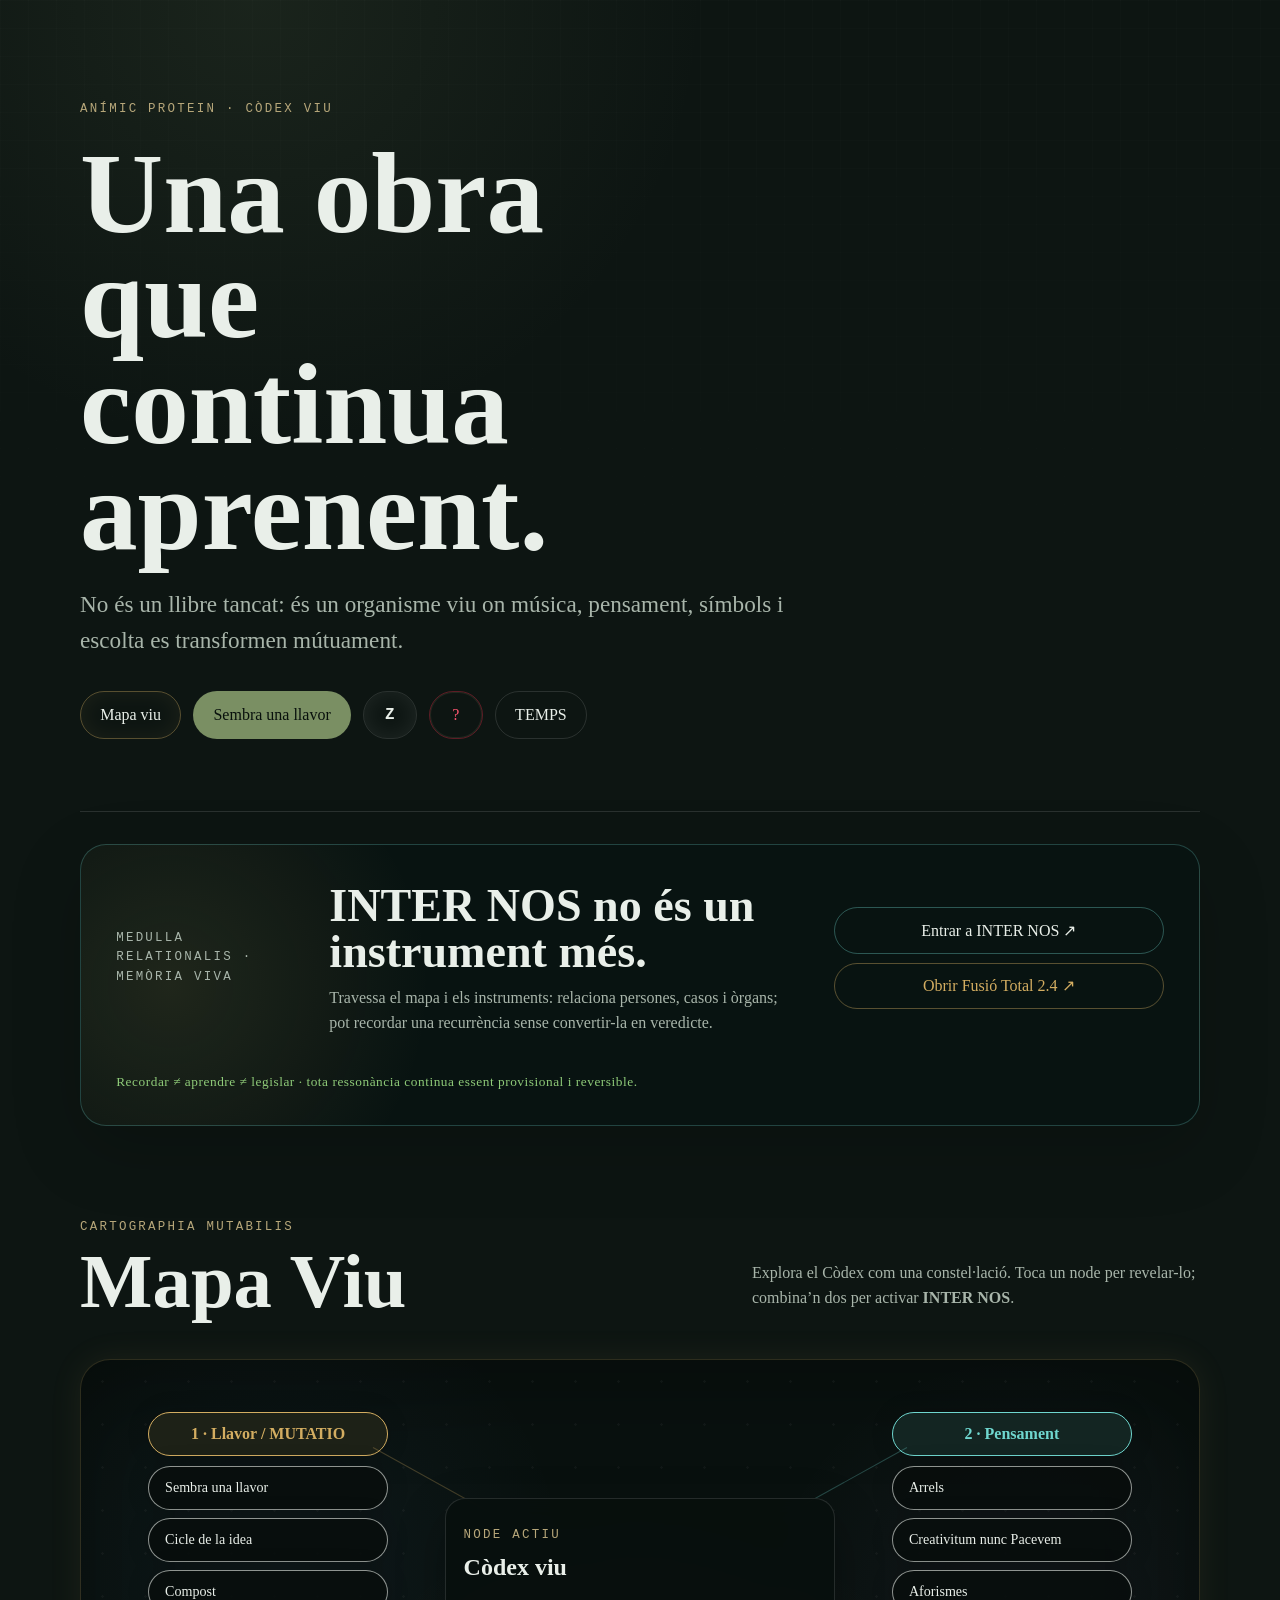
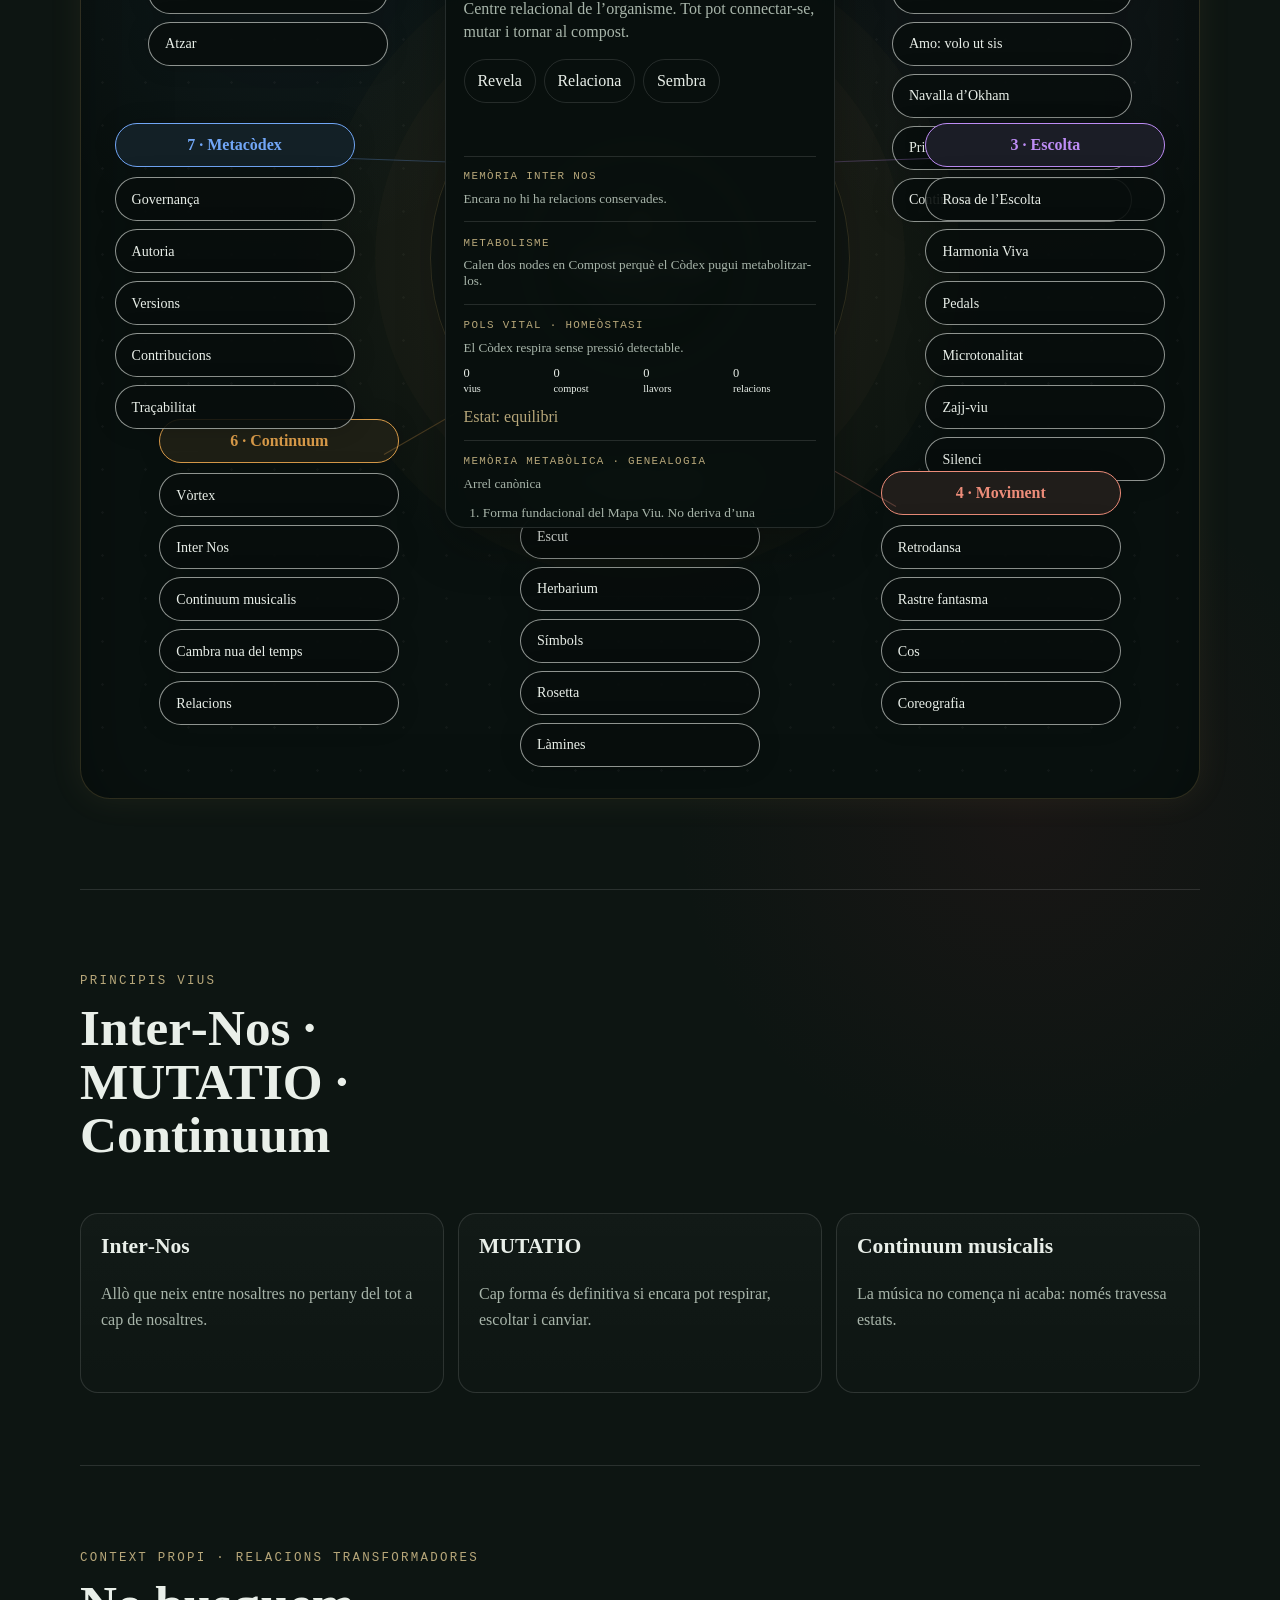
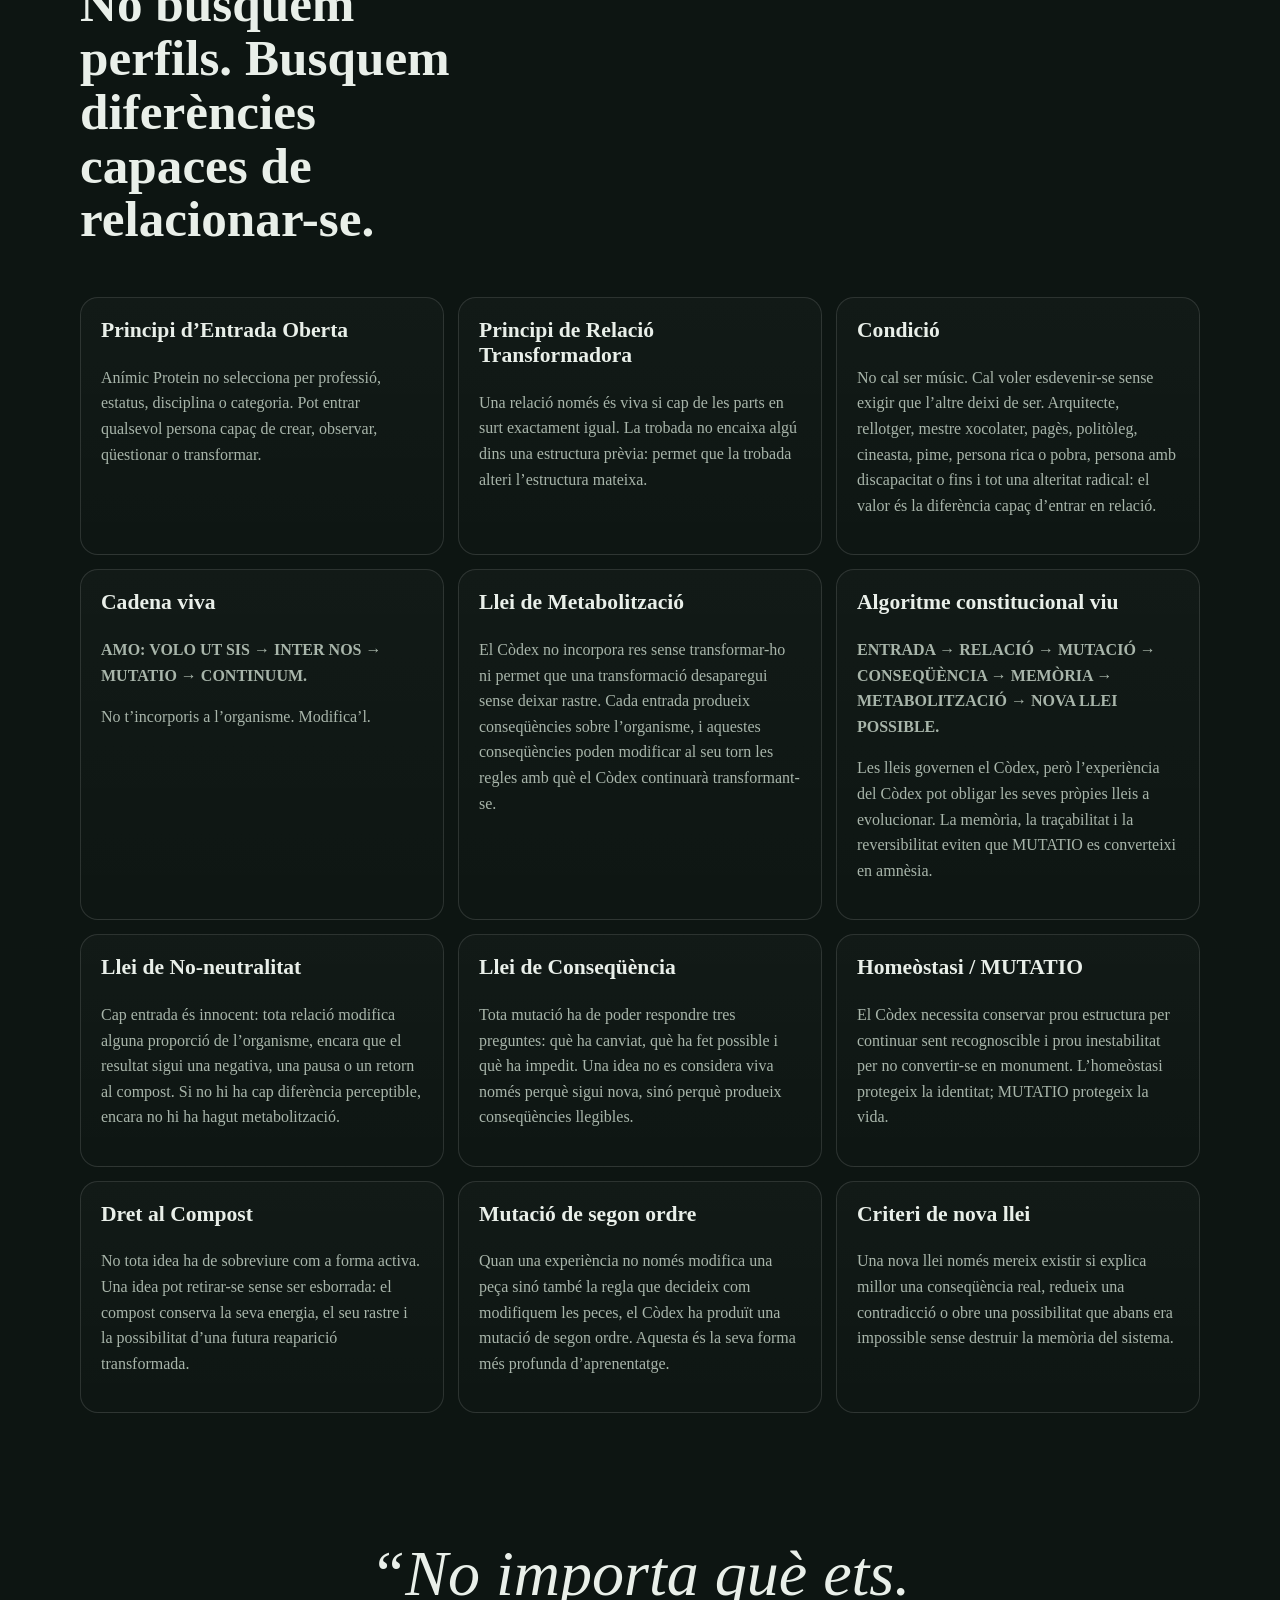
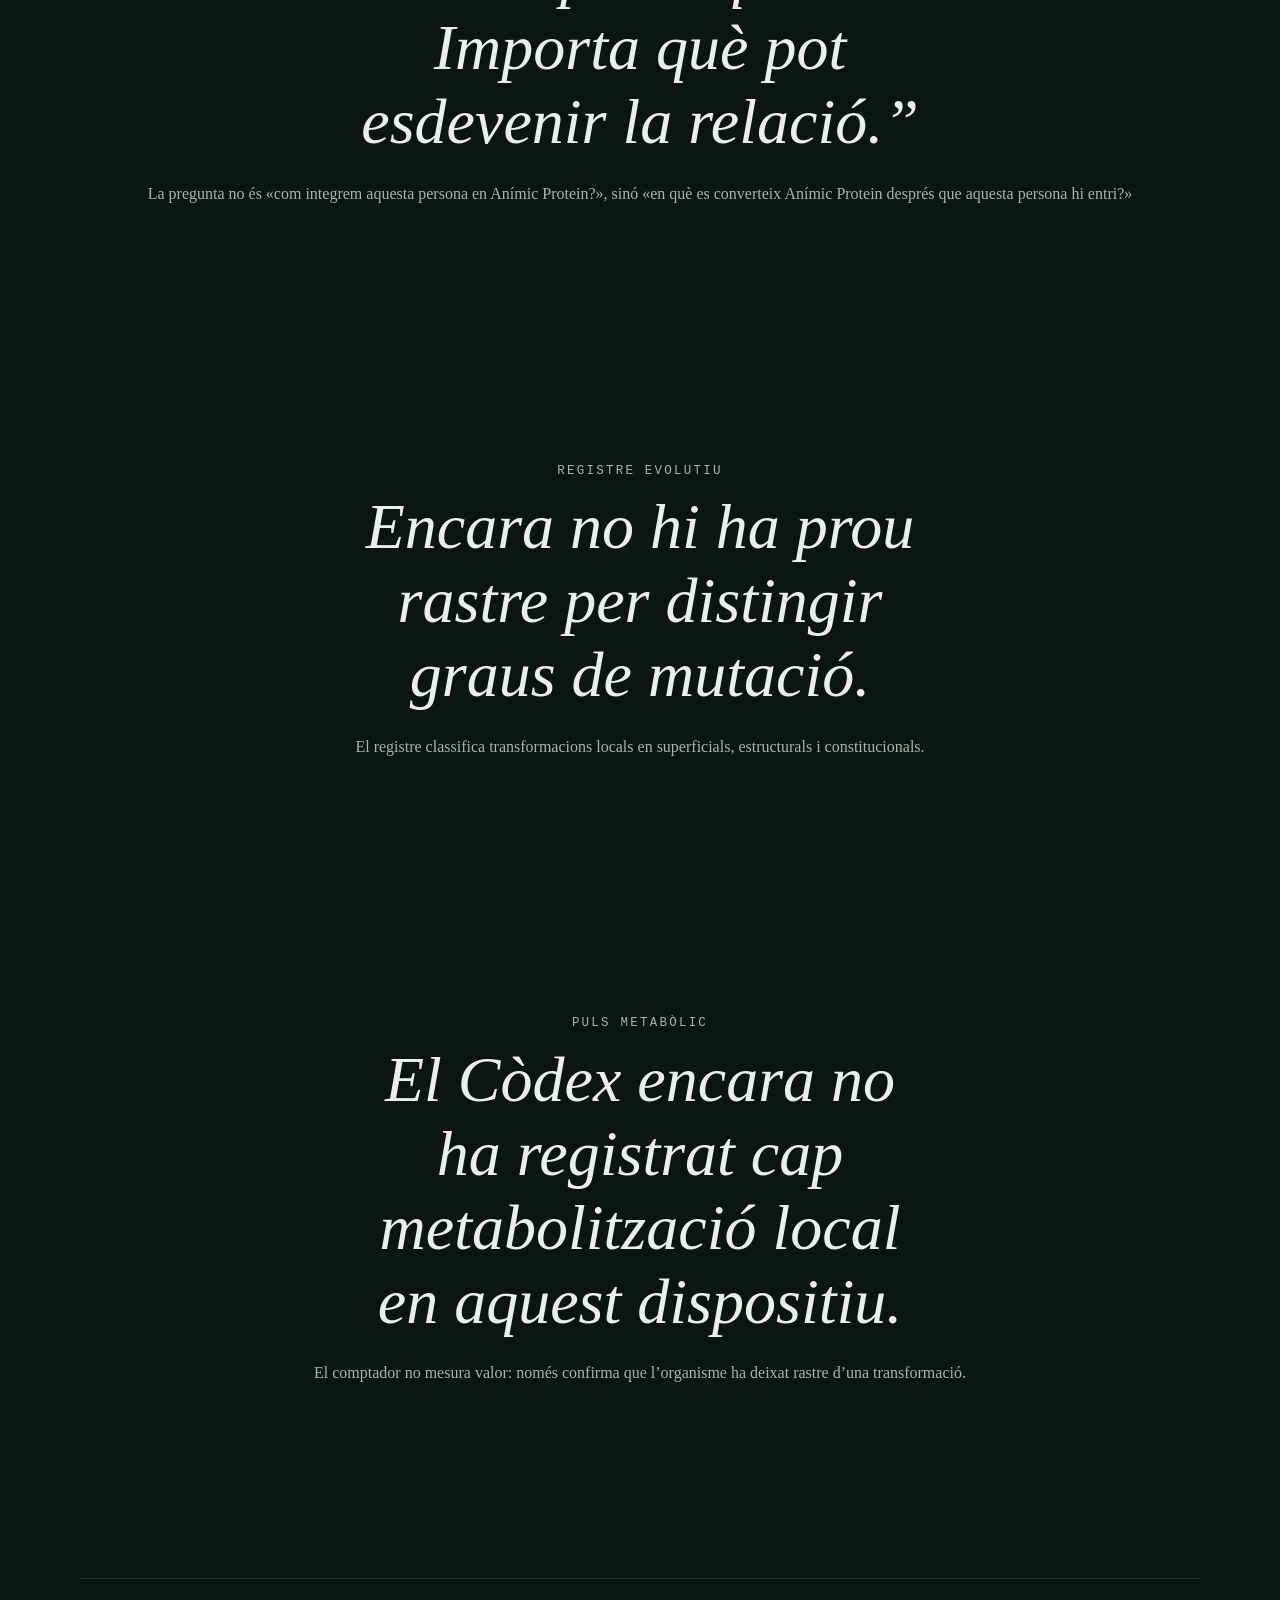
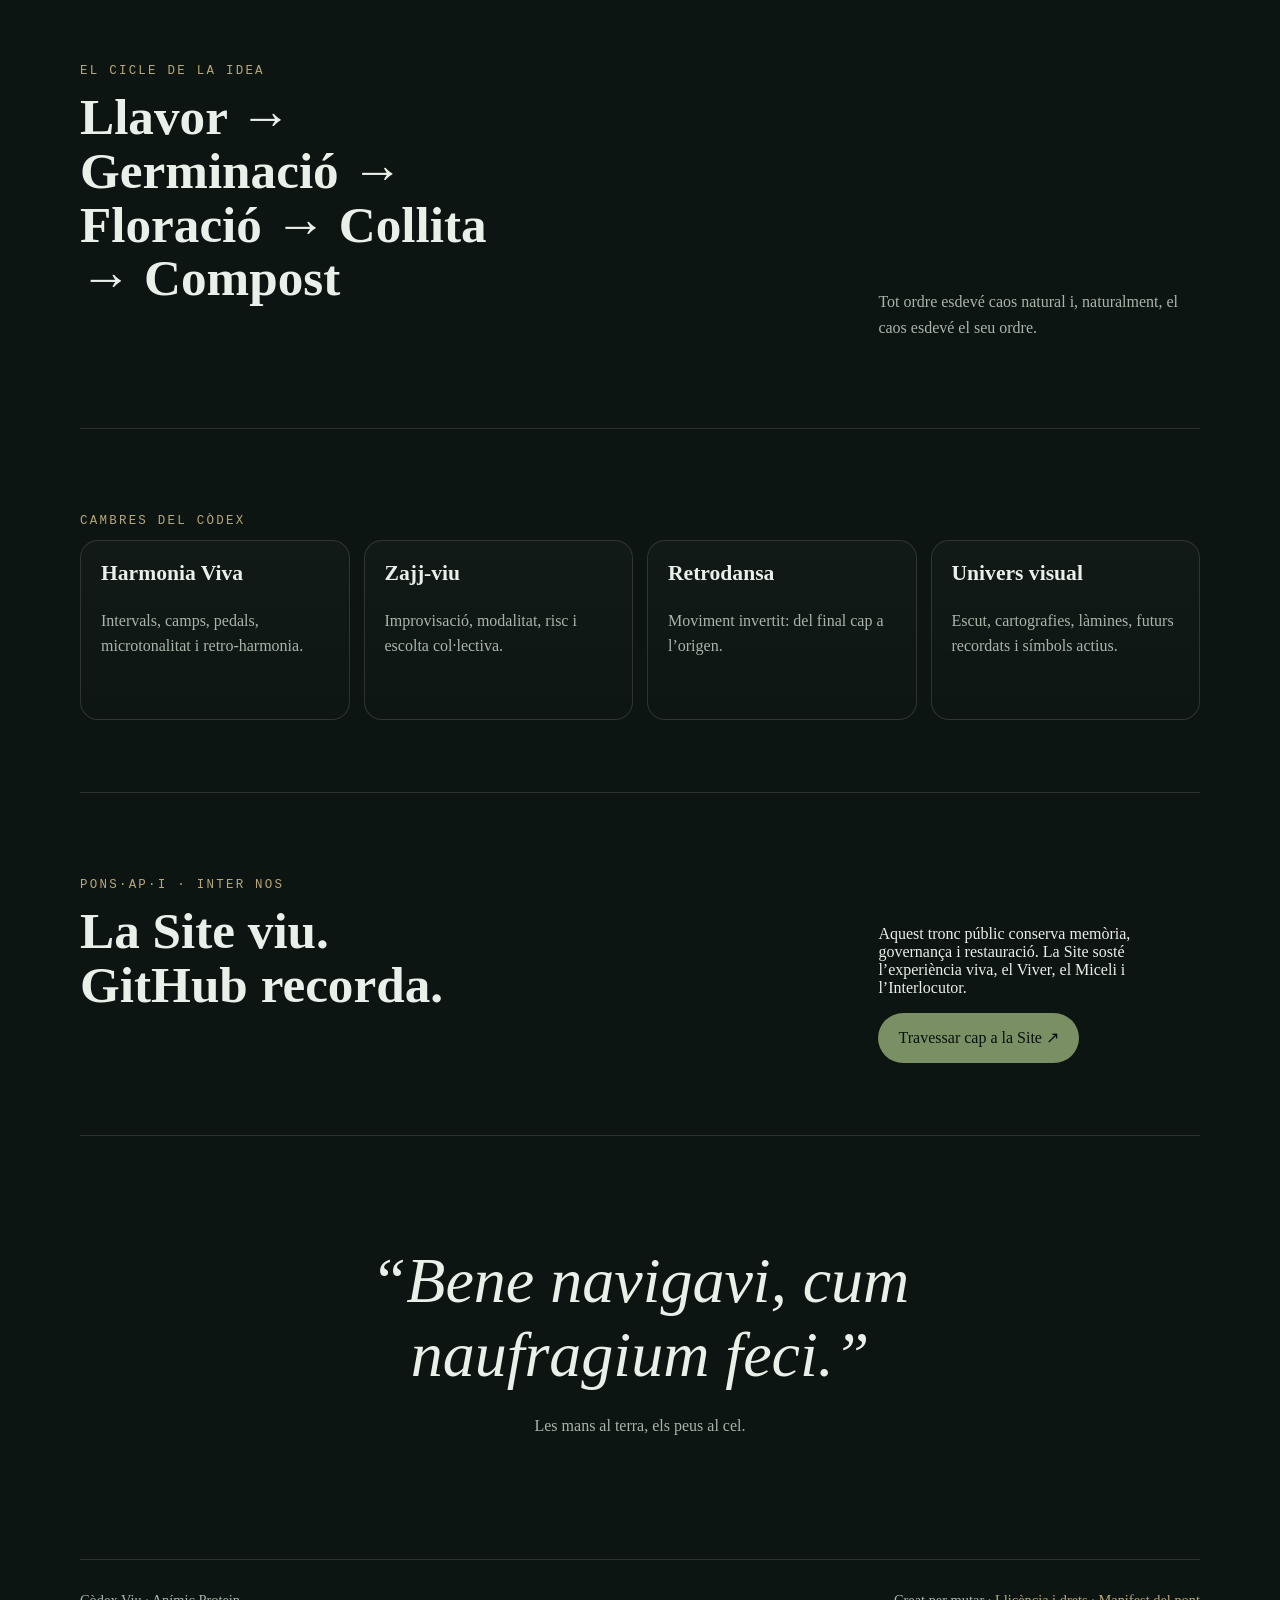
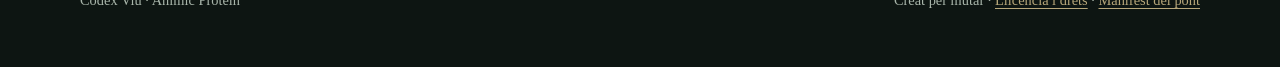
==== index.html @ f34be4f9 "Apunta Fusió Total al domini canònic estable" ====
<!doctype html>
<html lang="ca">
<head>
  <meta charset="utf-8" />
  <meta name="viewport" content="width=device-width,initial-scale=1" />
  <meta name="theme-color" content="#0d1512" />
  <meta name="apple-mobile-web-app-capable" content="yes" />
  <meta name="apple-mobile-web-app-status-bar-style" content="black-translucent" />
  <meta name="apple-mobile-web-app-title" content="Còdex Viu" />
  <title>Anímic Protein · Còdex Viu</title>
  <meta name="description" content="Còdex Viu d’Anímic Protein — música, pensament, símbols i organisme interactiu." />
  <link rel="stylesheet" href="styles.css" />
  <link rel="stylesheet" href="rosa.css" />
  <link rel="stylesheet" href="temps-nu.css" />
  <link rel="manifest" href="./manifest.webmanifest" />
  <link rel="icon" href="./assets/icon.svg" type="image/svg+xml" />
  <link rel="apple-touch-icon" sizes="180x180" href="./assets/apple-touch-icon.png" />
</head>
<body>
  <div class="grain" aria-hidden="true"></div>
  <header class="hero">
    <p class="eyebrow">ANÍMIC PROTEIN · CÒDEX VIU</p>
    <h1>Una obra que continua aprenent.</h1>
    <p class="lead">No és un llibre tancat: és un organisme viu on música, pensament, símbols i escolta es transformen mútuament.</p>
    <div class="actions">
      <a class="portal map-link" href="#mapa-viu">Mapa viu</a>
      <button class="portal primary" data-open="sembra">Sembra una llavor</button>
      <button class="portal z" data-open="instrument-z">Z</button>
      <button class="portal question" data-open="rosa">?</button>
      <button class="portal time" data-open="temps-nu-dialog" aria-label="Obrir la Cambra nua del temps">TEMPS</button>
    </div>
  </header>

  <section class="inter-nos-bridge" aria-labelledby="inter-nos-title">
    <p class="eyebrow">MEDULLA RELATIONALIS · MEMÒRIA VIVA</p>
    <div>
      <h2 id="inter-nos-title">INTER NOS no és un instrument més.</h2>
      <p>Travessa el mapa i els instruments: relaciona persones, casos i òrgans; pot recordar una recurrència sense convertir-la en veredicte.</p>
    </div>
    <nav aria-label="Entrades als organismes experimentals">
      <a href="https://inter-nos-escolta-reciproca.espai-de-tre-5917.chatgpt.site">Entrar a INTER NOS ↗</a>
      <a href="https://animic-protein.github.io/fusio-total/">Obrir Fusió Total 2.4 ↗</a>
    </nav>
    <small>Recordar ≠ aprendre ≠ legislar · tota ressonància continua essent provisional i reversible.</small>
  </section>

  <main>
    <section class="map-section" id="mapa-viu" aria-labelledby="map-title">
      <div class="map-heading">
        <div>
          <p class="kicker">Cartographia Mutabilis</p>
          <h2 id="map-title">Mapa Viu</h2>
        </div>
        <p>Explora el Còdex com una constel·lació. Toca un node per revelar-lo; combina’n dos per activar <strong>INTER NOS</strong>.</p>
      </div>

      <div class="living-map" id="living-map">
        <div class="map-orbit" aria-hidden="true"></div>
        <button class="map-core" type="button" data-node="codex" data-title="Còdex viu" data-desc="Centre relacional de l’organisme. Tot pot connectar-se, mutar i tornar al compost.">
          <span class="core-mark">✦</span>
          <strong>Còdex viu</strong>
          <small>Tot es relaciona</small>
        </button>

        <section class="constellation c1" data-cluster="llavor">
          <button class="hub" type="button" data-node="llavor-mutatio" data-title="Llavor / MUTATIO" data-desc="La cambra on una idea entra, canvia de forma i torna a sembrar-se.">1 · Llavor / MUTATIO</button>
          <div class="satellites">
            <button type="button" data-node="sembra-llavor" data-title="Sembra una llavor" data-desc="Genera una instrucció inesperada per iniciar una mutació creativa.">Sembra una llavor</button>
            <button type="button" data-node="cicle-idea" data-title="Cicle de la idea" data-desc="Llavor, germinació, floració, collita i compost.">Cicle de la idea</button>
            <button type="button" data-node="compost" data-title="Compost" data-desc="Cap idea es perd: allò descartat torna com a nutrient.">Compost</button>
            <button type="button" data-node="atzar" data-title="Atzar" data-desc="L’atzar dadaista com a motor de desviació i descoberta.">Atzar</button>
          </div>
        </section>

        <section class="constellation c2" data-cluster="pensament">
          <button class="hub" type="button" data-node="pensament" data-title="Pensament" data-desc="Arrels, aforismes i principis que orienten sense tancar el sentit.">2 · Pensament</button>
          <div class="satellites">
            <button type="button" data-node="arrels" data-title="Arrels" data-desc="Interlocutors filosòfics, científics i poètics del Còdex. Brodsky hi actua com a díptic: preparar sense forçar i romandre sense fugir.">Arrels</button>
            <button type="button" data-node="creativitum-nunc-pacevem" data-title="Creativitum nunc Pacevem" data-desc="Fórmula apòcrifa d’Anímic Protein: pau activa amb el límit i amb la repetició; preparar, fer, escoltar, romandre i no forçar l’arribada.">Creativitum nunc Pacevem</button>
            <button type="button" data-node="aforismes" data-title="Aforismes" data-desc="Frases de condensació: petites portes cap a sistemes més grans.">Aforismes</button>
            <button type="button" data-node="amo" data-title="Amo: volo ut sis" data-desc="Estimo: vull que siguis. Crear les condicions perquè una realitat pugui esdevenir ella mateixa.">Amo: volo ut sis</button>
            <button type="button" data-node="ockham" data-title="Navalla d’Okham" data-desc="Reduir sense empobrir: deixar només allò que la forma necessita.">Navalla d’Okham</button>
            <button type="button" data-node="incertesa" data-title="Principi d’incertesa" data-desc="Fixar una dimensió pot reduir-ne una altra: preservar la incertesa fecunda i provar abans de clausurar.">Principi d’incertesa</button>
            <button type="button" data-node="continuum-pensament" data-title="Continuum" data-desc="Cap idea no queda aïllada; travessa estats, capes i relacions.">Continuum</button>
          </div>
        </section>

        <section class="constellation c3" data-cluster="escolta">
          <button class="hub" type="button" data-node="escolta" data-title="Escolta" data-desc="Rosa de l’Escolta, harmonia, microtonalitat, Zajj-viu i silenci.">3 · Escolta</button>
          <div class="satellites">
            <button type="button" data-node="rosa-escolta" data-title="Rosa de l’Escolta" data-desc="Portal secundari per entrar a les cambres sonores i perceptives.">Rosa de l’Escolta</button>
            <button type="button" data-node="harmonia-viva" data-title="Harmonia Viva" data-desc="Intervals, tensions, camps, pedals i formes harmòniques que respiren.">Harmonia Viva</button>
            <button type="button" data-node="pedals" data-title="Pedals" data-desc="Arrel, dominant, doble, cromàtic, espectral i latent.">Pedals</button>
            <button type="button" data-node="microtonalitat" data-title="Microtonalitat" data-desc="Zones entre les notes: desplaçar l’orella abans que la teoria.">Microtonalitat</button>
            <button type="button" data-node="zajj" data-title="Zajj-viu" data-desc="Improvisació, modalitat, risc i escolta col·lectiva.">Zajj-viu</button>
            <button type="button" data-node="silenci" data-title="Silenci" data-desc="No absència, sinó material actiu i relacional.">Silenci</button>
          </div>
        </section>

        <section class="constellation c4" data-cluster="moviment">
          <button class="hub" type="button" data-node="moviment" data-title="Moviment" data-desc="Cos, gest, rastre i coreografies capaces de caminar cap enrere.">4 · Moviment</button>
          <div class="satellites">
            <button type="button" data-node="retrodansa" data-title="Retrodansa" data-desc="Coreografia inversa: del final cap a l’origen.">Retrodansa</button>
            <button type="button" data-node="rastre" data-title="Rastre fantasma" data-desc="Persistència perceptiva d’un moviment que ja ha desaparegut.">Rastre fantasma</button>
            <button type="button" data-node="cos" data-title="Cos" data-desc="El cos com a lector, instrument i territori del Còdex.">Cos</button>
            <button type="button" data-node="coreografia" data-title="Coreografia" data-desc="Organització temporal del gest, inclosa la seva inversió.">Coreografia</button>
          </div>
        </section>

        <section class="constellation c5" data-cluster="visual">
          <button class="hub" type="button" data-node="univers-visual" data-title="Univers visual" data-desc="Símbols, herbaris, escuts i làmines com a òrgans del mateix sistema.">5 · Univers visual</button>
          <div class="satellites">
            <button type="button" data-node="escut" data-title="Escut" data-desc="Heràldica viva d’Anímic Protein: brúixola, llavor, xarxa, flama i compost.">Escut</button>
            <button type="button" data-node="herbarium" data-title="Herbarium" data-desc="Arxiu vegetal de formes, proves i espècies simbòliques.">Herbarium</button>
            <button type="button" data-node="simbols" data-title="Símbols" data-desc="Vocabulari visual reutilitzable i mutacional.">Símbols</button>
            <button type="button" data-node="rosetta" data-title="Rosetta" data-desc="Traducció entre llenguatges, signes i futurs recordats.">Rosetta</button>
            <button type="button" data-node="lamines" data-title="Làmines" data-desc="Cartografies, esquemes i peces editorials del Còdex.">Làmines</button>
          </div>
        </section>

        <section class="constellation c6" data-cluster="continuum">
          <button class="hub" type="button" data-node="continuum" data-title="Continuum" data-desc="La xarxa que impedeix que les cambres siguin illes.">6 · Continuum</button>
          <div class="satellites">
            <button type="button" data-node="vortex" data-title="Vòrtex" data-desc="Camp d’atracció on els materials entren, xoquen i canvien d’estat.">Vòrtex</button>
            <button type="button" data-node="inter-nos" data-title="Inter Nos" data-desc="Allò que neix entre dos nodes i no pertany del tot a cap d’ells.">Inter Nos</button>
            <button type="button" data-node="continuum-musicalis" data-title="Continuum musicalis" data-desc="La música no comença ni acaba: només travessa estats.">Continuum musicalis</button>
            <button type="button" data-node="temps-nu" data-title="Cambra nua del temps" data-desc="Cambra navegable del Continuum: centre, repetició, llindar, mutació mínima, retorn i memòria viva.">Cambra nua del temps</button>
            <button type="button" data-node="relacions" data-title="Relacions" data-desc="Connexions canòniques, afinitats, hipòtesis i mutacions recents.">Relacions</button>
          </div>
        </section>

        <section class="constellation c7" data-cluster="metacodex">
          <button class="hub" type="button" data-node="metacodex" data-title="Metacòdex" data-desc="La capa que explica com el Còdex canvia sense perdre memòria.">7 · Metacòdex</button>
          <div class="satellites">
            <button type="button" data-node="governanca" data-title="Governança" data-desc="Regles de cura, participació, qualitat i reversibilitat.">Governança</button>
            <button type="button" data-node="autoria" data-title="Autoria" data-desc="Traça de contribucions humanes, col·laboratives i maquinals.">Autoria</button>
            <button type="button" data-node="versions" data-title="Versions" data-desc="Memòria dels canvis perquè MUTATIO no signifiqui amnèsia.">Versions</button>
            <button type="button" data-node="contribucions" data-title="Contribucions" data-desc="Entrades de la comunitat que poden ser acceptades, transformades o compostades.">Contribucions</button>
            <button type="button" data-node="tracabilitat" data-title="Traçabilitat" data-desc="Poder reconstruir d’on prové una idea i com ha mutat.">Traçabilitat</button>
          </div>
        </section>

        <aside class="node-panel" id="node-panel" aria-live="polite">
          <p class="kicker">Node actiu</p>
          <h3 id="node-title">Còdex viu</h3>
          <p id="node-desc">Toca qualsevol node per revelar-ne el sentit.</p>
          <div class="node-actions">
            <button type="button" id="reveal-action">Revela</button>
            <button type="button" id="relate-action">Relaciona</button>
            <button type="button" id="seed-action">Sembra</button>
          </div>
          <p class="relation-output" id="relation-output"></p>
        </aside>
      </div>
    </section>

    <section class="panel" id="principis">
      <div>
        <p class="kicker">Principis vius</p>
        <h2>Inter‑Nos · MUTATIO · Continuum</h2>
      </div>
      <div class="cards">
        <article><h3>Inter‑Nos</h3><p>Allò que neix entre nosaltres no pertany del tot a cap de nosaltres.</p></article>
        <article><h3>MUTATIO</h3><p>Cap forma és definitiva si encara pot respirar, escoltar i canviar.</p></article>
        <article><h3>Continuum musicalis</h3><p>La música no comença ni acaba: només travessa estats.</p></article>
      </div>
    </section>

    <section class="panel split" id="cicle">
      <div>
        <p class="kicker">El cicle de la idea</p>
        <h2>Llavor → Germinació → Floració → Collita → Compost</h2>
      </div>
      <p>Tot ordre esdevé caos natural i, naturalment, el caos esdevé el seu ordre.</p>
    </section>

    <section class="panel" id="cambres">
      <p class="kicker">Cambres del Còdex</p>
      <div class="cards chambers">
        <article><h3>Harmonia Viva</h3><p>Intervals, camps, pedals, microtonalitat i retro‑harmonia.</p></article>
        <article><h3>Zajj‑viu</h3><p>Improvisació, modalitat, risc i escolta col·lectiva.</p></article>
        <article><h3>Retrodansa</h3><p>Moviment invertit: del final cap a l’origen.</p></article>
        <article><h3>Univers visual</h3><p>Escut, cartografies, làmines, futurs recordats i símbols actius.</p></article>
      </div>
    </section>

    <section class="panel split" id="pont-site">
      <div>
        <p class="kicker">PONS·AP·I · INTER NOS</p>
        <h2>La Site viu.<br />GitHub recorda.</h2>
      </div>
      <div>
        <p>Aquest tronc públic conserva memòria, governança i restauració. La Site sosté l’experiència viva, el Viver, el Miceli i l’Interlocutor.</p>
        <a class="portal primary" href="https://animic-protein.animic-protein.chatgpt.site/#pont-site-github">Travessar cap a la Site ↗</a>
      </div>
    </section>

    <section class="inscription">
      <blockquote>“Bene navigavi, cum naufragium feci.”</blockquote>
      <p>Les mans al terra, els peus al cel.</p>
    </section>
  </main>

  <dialog id="sembra">
    <button class="close" aria-label="Tancar">×</button>
    <p class="kicker">Sembra una llavor</p>
    <h2>Atzar dadaista</h2>
    <p id="seed-output">Prem el botó i deixa que el Còdex et retorni una llavor.</p>
    <button id="seed-button" class="portal primary">Sembrar ara</button>
  </dialog>

  <dialog id="instrument-z">
    <button class="close" aria-label="Tancar">×</button>
    <p class="kicker">Instrument Z</p>
    <h2>Escoltar abans d’ordenar</h2>
    <p>Un portal d’acció immediata sobre el Còdex: pregunta, mutació, silenci i retorn.</p>
  </dialog>

  <dialog id="rosa" class="rosa-dialog">
    <button class="close rosa-close" aria-label="Tancar">×</button>
    <div class="rosa-shell">
      <section class="rosa-stage" aria-label="Instrument Rosa de l’Escolta">
        <div class="rosa-instrument">
          <div class="rosa-constellation" data-rosa-constellation aria-live="polite" aria-label="Constel·lació secundària"></div>
          <button class="rosa-center" type="button" aria-expanded="false" aria-label="Activar o tornar al centre de la Rosa">
            CENTRE
          </button>
          <button class="rosa-branch" type="button" data-branch="harmonia">
            <strong>Harmonia Viva</strong><small>Llei · tensió · escolta</small>
          </button>
          <button class="rosa-branch" type="button" data-branch="retrodansa">
            <strong>Retrodansa</strong><small>Temps · memòria · retorn</small>
          </button>
          <button class="rosa-branch" type="button" data-branch="visual">
            <strong>Univers visual</strong><small>Imatge · símbol · forma</small>
          </button>
          <button class="rosa-branch" type="button" data-branch="silenci">
            <strong>Silenci</strong><small>Buit fecund · escolta</small>
          </button>
        </div>
      </section>
      <aside class="rosa-console">
        <p class="kicker">TM-01 · Taller de Manifestació</p>
        <p class="rosa-status" data-rosa-status>Rosa en repòs</p>
        <h2 data-rosa-title>Centre · Origen</h2>
        <p class="rosa-description" data-rosa-desc>Activa la Rosa i tria una direcció. Sempre pots tornar al centre.</p>
        <div class="rosa-node-readout" data-rosa-node-readout hidden>
          <p class="kicker">Node secundari</p>
          <h3 data-rosa-node-title></h3>
          <p data-rosa-node-desc></p>
        </div>
        <section class="rosa-workbench" data-rosa-workbench hidden aria-live="polite">
          <p class="kicker">Instrument actiu</p>
          <h3 data-rosa-workbench-title></h3>
          <p class="rosa-workbench-output" data-rosa-workbench-output></p>
          <div class="rosa-workbench-actions">
            <button type="button" data-rosa-workbench-action></button>
            <button type="button" data-rosa-workbench-alt hidden></button>
          </div>
        </section>
        <div class="rosa-actions">
          <a class="rosa-enter" aria-disabled="true">Obrir cambra</a>
          <button type="button" data-rosa-reset>Tornar al centre</button>
        </div>
        <div class="rosa-steps">
          <span><b>1</b> Toca el centre per obrir els camins.</span>
          <span><b>2</b> Tria una direcció o un node.</span>
          <span><b>3</b> Actua amb l’instrument contextual.</span>
          <span><b>4</b> Obre la cambra o torna al centre.</span>
        </div>
      </aside>
    </div>
  </dialog>

  <dialog id="temps-nu-dialog" class="temps-nu-dialog" aria-labelledby="temps-nu-dialog-title">
    <button class="close temps-nu-close" aria-label="Tancar la Cambra nua del temps">×</button>
    <div class="temps-nu-shell">
      <section class="temps-nu-chamber-stage" aria-label="Dial de nou voltes de la Cambra nua del temps">
        <div class="temps-nu-stage-head">
          <p class="kicker">CONT·I · TEMPS·NU·V · β·02</p>
          <p>PROXIMITAT + DIFERÈNCIA + TEMPS</p>
        </div>
        <div class="temps-nu-dial" data-tn-dial>
          <div class="temps-nu-rings" aria-hidden="true"></div>
          <div class="temps-nu-gates" data-tn-gates aria-label="Traça de les nou voltes"></div>
          <button class="temps-nu-center" type="button" data-tn-center aria-label="Tornar al centre de la Cambra nua del temps">
            <small>ORIGEN</small>
            <strong>CENTRE</strong>
            <span>RETORN</span>
          </button>
        </div>
        <p class="temps-nu-stage-caption" data-tn-stage-caption>La cambra és en repòs. Tria un camí des de la consola.</p>
      </section>
      <aside class="temps-nu-console">
        <p class="kicker">Cambra nua del temps</p>
        <p class="temps-nu-status" data-tn-status role="status" aria-live="polite" aria-atomic="true">Centre · cambra en repòs</p>
        <h2 id="temps-nu-dialog-title" data-tn-title>Habitar la repetició</h2>
        <p class="temps-nu-description" data-tn-description>Entra per una Demo, el cas real β·02, una Travessa lliure o la Memòria. Sempre pots tornar al centre.</p>
        <nav class="temps-nu-nav" aria-label="Camins de la Cambra nua del temps">
          <button type="button" data-tn-view="demo"><strong>Demo</strong><small>Una absència audible</small></button>
          <button type="button" data-tn-view="beta02"><strong>β·02</strong><small>Direcció absent</small></button>
          <button type="button" data-tn-view="free"><strong>Travessa</strong><small>Tria la mutació</small></button>
          <button type="button" data-tn-view="memory"><strong>Memòria</strong><small>Fruit privat o retirada</small></button>
        </nav>
        <section class="temps-nu-workbench" data-tn-workbench>
          <p class="kicker">Centre · origen</p>
          <p>Cap so no començarà sense el teu gest. La Cambra no avalua: mostra com està existint la teva escolta.</p>
        </section>
        <div class="temps-nu-route">
          <span data-tn-step="1"><b>1</b> Aproximació</span>
          <span data-tn-step="2"><b>2</b> Escolta</span>
          <span data-tn-step="3"><b>3</b> Interferència</span>
          <span data-tn-step="4"><b>4</b> Plegament</span>
          <span data-tn-step="5"><b>5</b> Retorn</span>
        </div>
      </aside>
    </div>
  </dialog>

  <footer>
    <span>Còdex Viu · Anímic Protein</span>
    <span>Creat per mutar · <a class="license-link" href="./LICENSE.md">Llicència i drets</a> · <a class="license-link" href="./pont-site.json">Manifest del pont</a></span>
  </footer>
  <script src="app.js"></script>
</body>
</html>
---- styles.css ----
:root{
  --ink:#e9efe9;
  --muted:#a8b5aa;
  --bg:#0d1512;
  --panel:#131f19;
  --arsenic:#7a8f63;
  --cochineal:#9f2336;
  --metal:#b7a77a;
  --line:rgba(255,255,255,.12);
  --gold:#d3ad61;
  --teal:#6fd7cf;
  --violet:#bd8cf5;
  --coral:#ec8c79;
  --green:#8fcb79;
  --amber:#d99b49;
  --blue:#71a6f6;
}
*{box-sizing:border-box}
html{scroll-behavior:smooth}
body{
  margin:0;
  font-family:Georgia,'Times New Roman',serif;
  color:var(--ink);
  background:
    radial-gradient(circle at 20% 0%,rgba(122,143,99,.12),transparent 28rem),
    radial-gradient(circle at 80% 30%,rgba(159,35,54,.08),transparent 22rem),
    var(--bg);
  min-height:100vh;
}
body:before{
  content:"";
  position:fixed;inset:0;pointer-events:none;
  background-image:linear-gradient(rgba(255,255,255,.018) 1px,transparent 1px),linear-gradient(90deg,rgba(255,255,255,.018) 1px,transparent 1px);
  background-size:28px 28px;
  mask-image:linear-gradient(to bottom,rgba(0,0,0,.65),transparent 85%);
}
.hero,main,footer{width:min(1120px,calc(100% - 32px));margin:auto}
.hero{padding:14vh 0 8vh;border-bottom:1px solid var(--line)}
.eyebrow,.kicker{font-family:ui-monospace,SFMono-Regular,Menlo,monospace;letter-spacing:.18em;text-transform:uppercase;font-size:.78rem;color:var(--metal)}
h1{font-size:clamp(3rem,9vw,7.5rem);line-height:.92;max-width:10ch;margin:.2em 0;font-weight:600}
.lead{font-size:clamp(1.1rem,2.2vw,1.45rem);max-width:720px;line-height:1.55;color:var(--muted)}
.actions{display:flex;gap:12px;flex-wrap:wrap;margin-top:2rem}
.portal{border:1px solid var(--line);background:transparent;color:var(--ink);padding:.9rem 1.2rem;border-radius:999px;font:inherit;cursor:pointer;transition:.2s ease;text-decoration:none;display:inline-flex;align-items:center;justify-content:center}
.portal:hover{transform:translateY(-2px);border-color:rgba(255,255,255,.35)}
.portal.primary{background:var(--arsenic);color:#08100c;border-color:transparent}
.portal.map-link{border-color:rgba(211,173,97,.38);box-shadow:0 0 24px rgba(211,173,97,.08) inset}
.portal.z{min-width:54px;font-family:ui-monospace,monospace;font-weight:800;box-shadow:0 0 24px rgba(255,255,255,.08) inset}
.portal.question{min-width:54px;color:#ff5570;border-color:rgba(159,35,54,.55);box-shadow:0 0 0 1px rgba(122,143,99,.16) inset}
.panel{padding:8vh 0;border-bottom:1px solid var(--line)}
.panel h2{font-size:clamp(2rem,4vw,4rem);margin:.2em 0 1em;max-width:16ch;line-height:1.05}
.cards{display:grid;grid-template-columns:repeat(3,1fr);gap:14px}
.cards article{border:1px solid var(--line);background:linear-gradient(180deg,rgba(255,255,255,.025),rgba(255,255,255,.008));padding:1.25rem;min-height:180px;border-radius:18px}
.cards h3{font-size:1.35rem;margin-top:0}
.cards p,.split>p{color:var(--muted);line-height:1.6}
.chambers{grid-template-columns:repeat(4,1fr)}
.split{display:grid;grid-template-columns:1.4fr .6fr;gap:3rem;align-items:end}
.inscription{text-align:center;padding:12vh 0}
.inscription blockquote{font-size:clamp(2rem,5vw,4rem);margin:0 auto .4em;max-width:18ch;font-style:italic}
.inscription p{color:var(--muted)}
footer{display:flex;justify-content:space-between;gap:1rem;padding:2rem 0 3rem;border-top:1px solid var(--line);color:var(--muted);font-size:.9rem}
.license-link{color:var(--metal);text-underline-offset:.2em}
dialog{width:min(680px,calc(100% - 28px));border:1px solid var(--line);border-radius:22px;background:#111b16;color:var(--ink);padding:2rem;box-shadow:0 30px 90px rgba(0,0,0,.5)}
dialog::backdrop{background:rgba(3,8,5,.72);backdrop-filter:blur(8px)}
.close{float:right;background:none;border:0;color:var(--muted);font-size:2rem;cursor:pointer}
.rose-links{display:grid;grid-template-columns:1fr 1fr;gap:12px;margin-top:1.5rem}
.rose-links a{display:block;text-decoration:none;color:var(--ink);border:1px solid var(--line);padding:1rem;border-radius:14px}
#seed-output{font-size:1.25rem;line-height:1.5;min-height:4.5em;color:var(--muted)}

.map-section{padding:9vh 0 10vh;border-bottom:1px solid var(--line)}
.map-heading{display:grid;grid-template-columns:1fr 1fr;gap:3rem;align-items:end;margin-bottom:2rem}
.map-heading h2{font-size:clamp(3rem,6vw,6rem);line-height:.95;margin:.1em 0}
.map-heading>p{color:var(--muted);line-height:1.6;max-width:56ch;justify-self:end}
.living-map{position:relative;min-height:1040px;border:1px solid rgba(211,173,97,.18);border-radius:30px;overflow:hidden;background:
  radial-gradient(circle at 50% 48%,rgba(211,173,97,.08),transparent 22rem),
  radial-gradient(circle at 18% 20%,rgba(113,166,246,.05),transparent 18rem),
  radial-gradient(circle at 84% 24%,rgba(189,140,245,.05),transparent 16rem),
  #09110f;
box-shadow:0 30px 90px rgba(0,0,0,.28) inset}
.living-map:before{content:"";position:absolute;inset:0;background-image:radial-gradient(circle,rgba(255,255,255,.16) 1px,transparent 1.5px);background-size:43px 43px;opacity:.22;pointer-events:none}
.map-orbit{position:absolute;left:50%;top:48%;width:420px;height:420px;transform:translate(-50%,-50%);border:1px solid rgba(211,173,97,.18);border-radius:50%;box-shadow:0 0 0 55px rgba(211,173,97,.025),0 0 0 110px rgba(211,173,97,.015);animation:orbit-breathe 7s ease-in-out infinite}
.map-core{position:absolute;left:50%;top:48%;transform:translate(-50%,-50%);width:210px;height:210px;border-radius:50%;border:1px solid rgba(211,173,97,.55);background:radial-gradient(circle at 50% 35%,rgba(211,173,97,.12),rgba(4,10,9,.94) 70%);color:var(--ink);font:inherit;cursor:pointer;display:flex;flex-direction:column;justify-content:center;align-items:center;gap:8px;z-index:5;box-shadow:0 0 44px rgba(211,173,97,.12)}
.map-core strong{font-size:2rem;font-weight:500}.map-core small{color:var(--muted)}.core-mark{color:var(--gold);font-size:1.5rem}
.constellation{position:absolute;width:240px;z-index:4}
.constellation:after{content:"";position:absolute;height:1px;width:135px;background:currentColor;opacity:.28;top:35px;pointer-events:none}
.constellation .hub,.satellites button{width:100%;border:1px solid currentColor;background:rgba(8,14,13,.9);color:inherit;border-radius:999px;padding:.75rem .9rem;font:inherit;cursor:pointer;transition:.2s ease;box-shadow:0 0 22px rgba(0,0,0,.18)}
.constellation .hub{font-weight:700;background:color-mix(in srgb,currentColor 10%,#09110f);margin-bottom:10px}
.satellites{display:grid;gap:8px}.satellites button{font-size:.88rem;color:var(--ink);border-color:color-mix(in srgb,currentColor 60%,transparent);text-align:left;padding-left:1rem}
.constellation button:hover,.constellation button.is-active{transform:translateY(-1px);box-shadow:0 0 24px color-mix(in srgb,currentColor 22%,transparent)}
.constellation button.is-related{outline:2px dashed currentColor;outline-offset:3px}
.constellation button.is-pulsing,.map-core.is-pulsing{animation:node-pulse 1s ease-in-out 3}
.c1{left:6%;top:5%;color:var(--gold)}.c1:after{right:-120px;transform:rotate(29deg);transform-origin:left center}
.c2{right:6%;top:5%;color:var(--teal)}.c2:after{left:-120px;transform:rotate(-29deg);transform-origin:right center}
.c3{right:3%;top:35%;color:var(--violet)}.c3:after{left:-130px;transform:rotate(-2deg);transform-origin:right center}
.c4{right:7%;bottom:7%;color:var(--coral)}.c4:after{left:-120px;transform:rotate(30deg);transform-origin:right center}
.c5{left:50%;bottom:3%;transform:translateX(-50%);color:var(--green)}.c5:after{left:50%;top:-52px;width:90px;transform:rotate(90deg);transform-origin:left center}
.c6{left:7%;bottom:7%;color:var(--amber)}.c6:after{right:-120px;transform:rotate(-30deg);transform-origin:left center}
.c7{left:3%;top:35%;color:var(--blue)}.c7:after{right:-130px;transform:rotate(2deg);transform-origin:left center}
.node-panel{position:absolute;left:50%;bottom:26%;transform:translateX(-50%);width:min(390px,calc(100% - 32px));z-index:7;border:1px solid rgba(255,255,255,.12);border-radius:20px;background:rgba(8,15,13,.94);padding:1rem 1.1rem;backdrop-filter:blur(10px);box-shadow:0 18px 48px rgba(0,0,0,.28)}
.node-panel h3{font-size:1.5rem;margin:.25rem 0}.node-panel>p:not(.kicker){color:var(--muted);line-height:1.45}.node-actions{display:flex;gap:8px;flex-wrap:wrap}.node-actions button{border:1px solid var(--line);background:transparent;color:var(--ink);border-radius:999px;padding:.6rem .8rem;font:inherit;cursor:pointer}.relation-output{min-height:1.5em;margin-bottom:.7rem;color:var(--gold)!important}.relation-output strong{color:var(--ink);font-size:1.05rem}.relation-output span{display:inline-block;margin-top:.45rem;color:var(--teal);font-style:italic}.map-core.is-active{box-shadow:0 0 0 3px rgba(211,173,97,.12),0 0 52px rgba(211,173,97,.2)}
.relation-memory{border-top:1px solid var(--line);padding-top:.8rem;margin-top:.8rem}.memory-title{margin:0 0 .55rem;font-family:ui-monospace,SFMono-Regular,Menlo,monospace;text-transform:uppercase;letter-spacing:.12em;font-size:.68rem;color:var(--metal)}.memory-empty{margin:0;color:var(--muted);font-size:.82rem}.memory-list{display:grid;gap:6px}.memory-list button{display:grid;gap:2px;width:100%;text-align:left;border:1px solid rgba(255,255,255,.09);border-radius:12px;background:rgba(255,255,255,.025);padding:.55rem .65rem;color:var(--ink);font:inherit;cursor:pointer}.memory-list button:hover{border-color:rgba(211,173,97,.34);background:rgba(211,173,97,.04)}.memory-list strong{font-size:.86rem;font-weight:600}.memory-list span{font-size:.72rem;color:var(--muted)}

@keyframes node-pulse{
  0%,100%{filter:brightness(1);box-shadow:0 0 0 rgba(255,255,255,0)}
  50%{filter:brightness(1.3);box-shadow:0 0 28px color-mix(in srgb,currentColor 38%,transparent)}
}
@keyframes orbit-breathe{
  0%,100%{opacity:.55;transform:translate(-50%,-50%) scale(.98)}
  50%{opacity:1;transform:translate(-50%,-50%) scale(1.025)}
}

@media(prefers-reduced-motion:reduce){
  .map-orbit,.constellation button.is-pulsing,.map-core.is-pulsing{animation:none}
}
@media(max-width:980px){
  .living-map{min-height:auto;padding:1rem;display:grid;grid-template-columns:1fr 1fr;gap:14px}
  .map-orbit{display:none}.map-core,.constellation,.node-panel{position:relative;left:auto;right:auto;top:auto;bottom:auto;transform:none;width:auto}
  .map-core{grid-column:1/-1;width:180px;height:180px;justify-self:center}
  .constellation:after{display:none}.node-panel{grid-column:1/-1;justify-self:stretch}
}
@media(max-width:780px){
  .hero{padding-top:10vh}
  .cards,.chambers,.split,.map-heading,.living-map{grid-template-columns:1fr}
  .cards article{min-height:auto}
  .map-heading>p{justify-self:start}
  .map-core,.node-panel{grid-column:1}
  footer{flex-direction:column}
}


/* Fusió Total 2.4 · INTER NOS és medul·la, no cinquè portal */
.inter-nos-bridge{width:min(1120px,calc(100% - 32px));margin:2rem auto 0;padding:clamp(1.25rem,3vw,2.2rem);display:grid;grid-template-columns:.45fr 1.2fr .85fr;gap:clamp(1rem,3vw,2.5rem);align-items:center;border:1px solid rgba(111,215,207,.25);border-radius:26px;background:radial-gradient(circle at 8% 50%,rgba(211,173,97,.12),transparent 25%),rgba(8,20,18,.84);box-shadow:0 24px 70px rgba(0,0,0,.18)}.inter-nos-bridge .eyebrow{margin:0}.inter-nos-bridge h2{font-size:clamp(1.8rem,3.6vw,3.3rem);line-height:1;margin:.15rem 0 .7rem}.inter-nos-bridge p{color:var(--muted);line-height:1.55;margin:0}.inter-nos-bridge nav{display:grid;gap:9px}.inter-nos-bridge a{display:block;padding:.8rem 1rem;border:1px solid rgba(111,215,207,.35);border-radius:999px;color:var(--ink);text-decoration:none;text-align:center}.inter-nos-bridge a:last-child{border-color:rgba(211,173,97,.4);color:var(--gold)}.inter-nos-bridge small{grid-column:1/-1;color:var(--green);letter-spacing:.04em}
@media(max-width:780px){body{padding-bottom:68px}.actions{display:grid;grid-template-columns:1.4fr 1.4fr .7fr .7fr .9fr;position:fixed;z-index:30;left:8px;right:8px;bottom:8px;margin:0;padding:6px;border:1px solid rgba(111,215,207,.25);border-radius:16px;background:rgba(7,16,13,.94);backdrop-filter:blur(15px)}.actions .portal{min-width:0;padding:.72rem .35rem;font-size:.72rem;white-space:nowrap}.inter-nos-bridge{grid-template-columns:1fr}.inter-nos-bridge small{grid-column:auto}}
---- rosa.css ----
#rosa.rosa-dialog{
  width:min(980px,calc(100% - 24px));
  padding:0;
  border:1px solid rgba(211,173,97,.35);
  background:#07110f;
  overflow:hidden;
}
.rosa-shell{display:grid;grid-template-columns:1.15fr .85fr;min-height:620px}
.rosa-stage{position:relative;padding:2rem;display:grid;place-items:center;background:
radial-gradient(circle at 50% 50%,rgba(211,173,97,.1),transparent 28%),
radial-gradient(circle at 50% 50%,rgba(111,215,207,.04),transparent 58%),#07110f}
.rosa-stage:before{content:"";position:absolute;inset:0;background-image:
linear-gradient(rgba(255,255,255,.02) 1px,transparent 1px),
linear-gradient(90deg,rgba(255,255,255,.02) 1px,transparent 1px);background-size:28px 28px;pointer-events:none}
.rosa-instrument{position:relative;width:min(520px,78vw);aspect-ratio:1;border:1px solid rgba(211,173,97,.35);border-radius:50%;box-shadow:0 0 0 18px rgba(211,173,97,.025),0 0 70px rgba(211,173,97,.08) inset}
.rosa-instrument:before,.rosa-instrument:after{content:"";position:absolute;left:50%;top:50%;background:rgba(211,173,97,.2);transform:translate(-50%,-50%);pointer-events:none}
.rosa-instrument:before{width:82%;height:1px}.rosa-instrument:after{width:1px;height:82%}
.rosa-center{position:absolute;left:50%;top:50%;transform:translate(-50%,-50%);width:124px;height:124px;border-radius:50%;border:1px solid rgba(211,173,97,.7);background:radial-gradient(circle at 50% 35%,#efe2bf,#b88b39 34%,#15201b 36%,#0a1411 74%);color:#f4e6c0;font:inherit;font-weight:700;cursor:pointer;z-index:4;box-shadow:0 0 36px rgba(211,173,97,.25)}
.rosa-center[aria-expanded="true"]{box-shadow:0 0 0 6px rgba(211,173,97,.08),0 0 52px rgba(211,173,97,.35)}
.rosa-branch{position:absolute;width:126px;min-height:76px;border-radius:18px;border:1px solid currentColor;background:rgba(5,14,12,.94);color:var(--ink);font:inherit;cursor:pointer;padding:.7rem;opacity:0;pointer-events:none;transform:scale(.72);transition:.26s ease;z-index:3}
.rosa-instrument.is-open .rosa-branch{opacity:1;pointer-events:auto;transform:scale(1)}
.rosa-branch strong{display:block;font-size:.9rem}.rosa-branch small{display:block;margin-top:.25rem;color:var(--muted);font-size:.72rem}
.rosa-branch[data-branch="harmonia"]{top:5%;left:50%;transform:translateX(-50%) scale(.72);color:#d3ad61}
.rosa-instrument.is-open .rosa-branch[data-branch="harmonia"]{transform:translateX(-50%) scale(1)}
.rosa-branch[data-branch="retrodansa"]{left:3%;top:50%;transform:translateY(-50%) scale(.72);color:#d06555}
.rosa-instrument.is-open .rosa-branch[data-branch="retrodansa"]{transform:translateY(-50%) scale(1)}
.rosa-branch[data-branch="visual"]{right:3%;top:50%;transform:translateY(-50%) scale(.72);color:#6fd7cf}
.rosa-instrument.is-open .rosa-branch[data-branch="visual"]{transform:translateY(-50%) scale(1)}
.rosa-branch[data-branch="silenci"]{bottom:5%;left:50%;transform:translateX(-50%) scale(.72);color:#a994ef}
.rosa-instrument.is-open .rosa-branch[data-branch="silenci"]{transform:translateX(-50%) scale(1)}
.rosa-branch.is-selected{box-shadow:0 0 0 3px color-mix(in srgb,currentColor 18%,transparent),0 0 28px color-mix(in srgb,currentColor 30%,transparent);background:color-mix(in srgb,currentColor 12%,#07110f)}
.rosa-console{border-left:1px solid rgba(211,173,97,.18);padding:2rem;background:linear-gradient(180deg,rgba(255,255,255,.02),transparent)}
.rosa-console h2{font-size:2rem;margin:.25rem 0 .5rem}.rosa-status{font-family:ui-monospace,SFMono-Regular,Menlo,monospace;color:var(--metal);font-size:.78rem;letter-spacing:.12em;text-transform:uppercase}
.rosa-description{color:var(--muted);line-height:1.55;min-height:5em}.rosa-actions{display:grid;gap:10px;margin-top:1.5rem}.rosa-actions button,.rosa-actions a{border:1px solid var(--line);background:transparent;color:var(--ink);padding:.9rem 1rem;border-radius:14px;text-decoration:none;font:inherit;cursor:pointer;text-align:center}
.rosa-actions .rosa-enter{background:var(--metal);color:#09100d;border-color:transparent}.rosa-actions .rosa-enter[aria-disabled="true"]{opacity:.45;pointer-events:none}
.rosa-steps{margin:2rem 0 0;padding:1rem 0 0;border-top:1px solid var(--line);display:grid;gap:.7rem;color:var(--muted);font-size:.9rem}.rosa-steps b{color:var(--metal)}
.rosa-close{position:absolute;right:16px;top:14px;z-index:10}
@media(max-width:760px){
  #rosa.rosa-dialog{width:calc(100% - 14px)}
  .rosa-shell{grid-template-columns:1fr}
  .rosa-console{border-left:0;border-top:1px solid rgba(211,173,97,.18)}
  .rosa-stage{padding:3.8rem .6rem 1.2rem}
  .rosa-instrument{width:min(430px,92vw)}
  .rosa-branch{width:108px;min-height:66px;padding:.55rem}.rosa-branch small{display:none}
  .rosa-center{width:102px;height:102px}
}

.rosa-constellation{position:absolute;inset:0;z-index:2;pointer-events:none}
.rosa-satellite{position:absolute;left:50%;top:50%;width:88px;min-height:54px;border:1px solid currentColor;border-radius:999px;background:rgba(5,14,12,.95);color:var(--ink);font:inherit;font-size:.72rem;padding:.45rem .55rem;cursor:pointer;pointer-events:auto;opacity:0;transform:translate(-50%,-50%) scale(.55);transition:.28s ease;box-shadow:0 0 18px rgba(0,0,0,.25)}
.rosa-constellation.is-visible .rosa-satellite{opacity:1;transform:translate(calc(-50% + var(--x)),calc(-50% + var(--y))) scale(1)}
.rosa-satellite:hover,.rosa-satellite.is-selected{box-shadow:0 0 0 3px color-mix(in srgb,currentColor 18%,transparent),0 0 24px color-mix(in srgb,currentColor 34%,transparent)}
.rosa-node-readout{margin-top:1rem;padding:1rem;border:1px solid rgba(255,255,255,.1);border-radius:14px;background:rgba(255,255,255,.025)}
.rosa-node-readout h3{margin:.2rem 0 .35rem;font-size:1.15rem}.rosa-node-readout p:last-child{margin:.2rem 0 0;color:var(--muted);line-height:1.45}
@media(max-width:760px){
  .rosa-satellite{width:76px;min-height:48px;font-size:.66rem}
  .rosa-constellation.is-visible .rosa-satellite{transform:translate(calc(-50% + var(--mx,var(--x))),calc(-50% + var(--my,var(--y)))) scale(1)}
}


.rosa-workbench{
  margin-top:1rem;
  padding:1rem;
  border:1px solid rgba(211,173,97,.22);
  border-radius:16px;
  background:linear-gradient(180deg,rgba(211,173,97,.06),rgba(255,255,255,.02));
}
.rosa-workbench h3{margin:.2rem 0 .4rem;font-size:1.15rem}
.rosa-workbench-output{min-height:3.2em;margin:.35rem 0 .85rem;color:var(--muted);line-height:1.45}
.rosa-workbench-actions{display:grid;grid-template-columns:1fr 1fr;gap:8px}
.rosa-workbench-actions button{
  border:1px solid rgba(211,173,97,.3);
  background:rgba(255,255,255,.02);
  color:var(--ink);
  padding:.72rem .8rem;
  border-radius:12px;
  font:inherit;
  cursor:pointer;
}
.rosa-workbench-actions button:first-child{
  background:rgba(211,173,97,.14);
  border-color:rgba(211,173,97,.55);
}
.rosa-workbench-actions button[hidden]{display:none}

#rosa.is-silence .rosa-stage{filter:saturate(.45) brightness(.58)}
#rosa.is-silence .rosa-instrument{box-shadow:0 0 0 18px rgba(169,148,239,.018),0 0 88px rgba(0,0,0,.72) inset}
#rosa.is-silence .rosa-branch,
#rosa.is-silence .rosa-satellite{opacity:.12!important;transition:opacity .5s ease}
#rosa.is-silence .rosa-center{box-shadow:0 0 0 1px rgba(169,148,239,.3),0 0 28px rgba(169,148,239,.12)}

.rosa-instrument.lens-structure{
  background:
    linear-gradient(rgba(111,215,207,.04) 1px,transparent 1px),
    linear-gradient(90deg,rgba(111,215,207,.04) 1px,transparent 1px);
  background-size:20px 20px;
}
.rosa-instrument.lens-resonance{
  box-shadow:
    0 0 0 12px rgba(111,215,207,.035),
    0 0 0 28px rgba(111,215,207,.018),
    0 0 80px rgba(111,215,207,.14) inset;
}
.rosa-instrument.lens-resonance .rosa-center{
  box-shadow:0 0 0 8px rgba(111,215,207,.08),0 0 56px rgba(111,215,207,.28);
}
.rosa-instrument.lens-trace .rosa-satellite,
.rosa-instrument.lens-trace .rosa-branch{
  text-shadow:10px 0 18px currentColor;
}
.rosa-instrument.lens-trace:before,
.rosa-instrument.lens-trace:after{opacity:.45}
.rosa-instrument.lens-bare{
  border-color:rgba(255,255,255,.12);
  box-shadow:none;
}
.rosa-instrument.lens-bare:before,
.rosa-instrument.lens-bare:after{opacity:.15}
.rosa-instrument.lens-bare .rosa-center{box-shadow:none;background:#0a1411}

@media(max-width:760px){
  .rosa-workbench-actions{grid-template-columns:1fr}
}
---- temps-nu.css ----
#temps-nu-dialog.temps-nu-dialog{width:min(1080px,calc(100% - 24px));max-height:92dvh;padding:0;border:1px solid rgba(211,173,97,.38);background:#06100e;overflow:auto;overscroll-behavior:contain}
.temps-nu-shell{display:grid;grid-template-columns:1.1fr .9fr;min-height:650px}
.temps-nu-chamber-stage{position:relative;display:grid;grid-template-rows:auto 1fr auto;place-items:center;min-width:0;padding:2rem;background:radial-gradient(circle at 50% 50%,rgba(211,173,97,.12),transparent 25%),radial-gradient(circle at 50% 50%,rgba(111,215,207,.045),transparent 58%),#06100e;overflow:hidden}
.temps-nu-chamber-stage:before{content:"";position:absolute;inset:0;background-image:linear-gradient(rgba(255,255,255,.018) 1px,transparent 1px),linear-gradient(90deg,rgba(255,255,255,.018) 1px,transparent 1px);background-size:28px 28px;pointer-events:none}
.temps-nu-stage-head{position:relative;z-index:2;width:100%;display:flex;justify-content:space-between;gap:1rem;color:var(--muted);font-size:.7rem;letter-spacing:.08em}.temps-nu-stage-head p{margin:0}
.temps-nu-dial{--tn-radius:190px;position:relative;width:min(470px,76vw);aspect-ratio:1;border:1px solid rgba(211,173,97,.3);border-radius:50%;box-shadow:0 0 0 18px rgba(211,173,97,.025),0 0 85px rgba(211,173,97,.09) inset}
.temps-nu-rings,.temps-nu-rings:before,.temps-nu-rings:after{position:absolute;border:1px solid rgba(211,173,97,.12);border-radius:50%;content:"";pointer-events:none}.temps-nu-rings{inset:12%}.temps-nu-rings:before{inset:18%}.temps-nu-rings:after{inset:36%}
.temps-nu-center{position:absolute;left:50%;top:50%;transform:translate(-50%,-50%);display:grid;place-items:center;width:132px;height:132px;border-radius:50%;border:1px solid rgba(211,173,97,.72);background:radial-gradient(circle at 50% 34%,#efe2bf,#b88b39 28%,#17231e 30%,#081310 72%);color:#f4e6c0;font:inherit;cursor:pointer;z-index:5;box-shadow:0 0 38px rgba(211,173,97,.2)}
.temps-nu-center small,.temps-nu-center span{font:600 .58rem/1 ui-monospace,SFMono-Regular,Menlo,monospace;letter-spacing:.12em}.temps-nu-center strong{font-size:1rem}.temps-nu-center.is-active{box-shadow:0 0 0 8px rgba(211,173,97,.07),0 0 58px rgba(211,173,97,.34)}
.temps-nu-gates{position:absolute;inset:0}.temps-nu-gate-slot{position:absolute;left:50%;top:50%;width:0;height:0;transform:rotate(var(--tn-angle)) translateY(calc(var(--tn-radius) * -1))}
.temps-nu-gate{position:absolute;display:grid;place-items:center;width:46px;height:46px;transform:translate(-50%,-50%) rotate(var(--tn-counter));border:1px solid rgba(255,255,255,.14);border-radius:50%;background:#081310;color:var(--muted);font:700 .7rem/1 ui-monospace,SFMono-Regular,Menlo,monospace;transition:.24s ease}
.temps-nu-gate.is-past{border-color:rgba(211,173,97,.42);background:rgba(211,173,97,.09);color:var(--ink)}.temps-nu-gate.is-current{border-color:var(--metal);background:var(--metal);color:#101511;box-shadow:0 0 0 5px rgba(211,173,97,.09),0 0 24px rgba(211,173,97,.36)}.temps-nu-gate.is-mutation{border-style:dashed}.temps-nu-gate.is-return{border-width:3px}
.temps-nu-stage-caption{position:relative;z-index:2;max-width:46ch;min-height:2.7em;margin:1rem 0 0;color:var(--muted);font-size:.8rem;line-height:1.4;text-align:center}
.temps-nu-console{position:relative;padding:2.2rem 2rem;border-left:1px solid rgba(211,173,97,.18);background:linear-gradient(180deg,rgba(255,255,255,.025),transparent)}
.temps-nu-console h2{margin:.25rem 0 .5rem;font-size:2rem}.temps-nu-status{margin:.35rem 0;color:var(--metal);font:700 .72rem/1.3 ui-monospace,SFMono-Regular,Menlo,monospace;letter-spacing:.12em;text-transform:uppercase}.temps-nu-description{min-height:4.5em;color:var(--muted);line-height:1.5}
.temps-nu-nav{display:grid;grid-template-columns:repeat(2,1fr);gap:.45rem;margin:1rem 0}.temps-nu-nav button{min-height:68px;padding:.6rem;border:1px solid rgba(255,255,255,.1);border-radius:13px;background:rgba(255,255,255,.02);color:var(--ink);font:inherit;cursor:pointer}.temps-nu-nav button strong,.temps-nu-nav button small{display:block}.temps-nu-nav button small{margin-top:.2rem;color:var(--muted);font-size:.65rem}.temps-nu-nav button[aria-pressed="true"]{border-color:rgba(211,173,97,.58);background:rgba(211,173,97,.1)}.temps-nu-nav button:disabled{cursor:not-allowed;opacity:.42}
.temps-nu-workbench{min-height:230px;margin-top:.8rem;padding:1rem;border:1px solid rgba(211,173,97,.2);border-radius:16px;background:linear-gradient(160deg,rgba(211,173,97,.055),rgba(255,255,255,.018))}.temps-nu-workbench h3{margin:.25rem 0 .5rem;font-size:1.25rem}.temps-nu-copy{color:var(--muted);font-size:.86rem;line-height:1.5}.temps-nu-score{color:var(--ink);font:600 .8rem/1.5 ui-monospace,SFMono-Regular,Menlo,monospace}.temps-nu-notice{margin-top:1rem;padding:.7rem;border-left:2px solid var(--metal);color:var(--muted);font-size:.76rem}
.temps-nu-actions{display:grid;grid-template-columns:repeat(2,1fr);gap:.5rem;margin-top:1rem}.temps-nu-actions:has(> :only-child){grid-template-columns:1fr}
.temps-nu-actions button,.temps-nu-actions a,.temps-nu-mutations button,.temps-nu-entry button{min-height:44px;border:1px solid rgba(255,255,255,.13);border-radius:11px;background:rgba(255,255,255,.025);color:var(--ink);font:inherit;cursor:pointer}.temps-nu-actions button.is-primary,.temps-nu-actions a.is-primary,.temps-nu-entry button.is-primary{border-color:rgba(211,173,97,.55);background:rgba(211,173,97,.13)}.temps-nu-actions button.is-danger{border-color:rgba(236,140,121,.68);color:#f5b5a8}.temps-nu-actions button:disabled{cursor:not-allowed;opacity:.4}
.temps-nu-mutations{display:grid;grid-template-columns:repeat(4,1fr);gap:.4rem;margin:.75rem 0}.temps-nu-mutations button[aria-pressed="true"]{border-color:var(--metal);background:rgba(211,173,97,.12);color:var(--metal)}
.temps-nu-choice-detail{min-height:2.8em;margin:.55rem 0;color:var(--muted);font-size:.78rem;line-height:1.45}.temps-nu-memory-meta{color:var(--muted);font:600 .66rem/1.4 ui-monospace,SFMono-Regular,Menlo,monospace;letter-spacing:.04em}
.temps-nu-difference{margin-top:.8rem;padding:.8rem;border-left:3px solid var(--metal);border-radius:0 12px 12px 0;background:rgba(211,173,97,.055);font-size:.78rem;line-height:1.45}.temps-nu-difference strong{color:var(--ink)}.temps-nu-difference p{margin:.3rem 0}
.temps-nu-route{display:grid;grid-template-columns:repeat(5,1fr);gap:.3rem;margin-top:1rem;padding-top:1rem;border-top:1px solid rgba(255,255,255,.08);color:var(--muted);font-size:.64rem;text-align:center}.temps-nu-route span{padding:.35rem .2rem;border-radius:8px;transition:background .2s ease,color .2s ease}.temps-nu-route b{display:block;color:var(--metal)}.temps-nu-route span.is-past{color:rgba(168,181,170,.66)}.temps-nu-route span.is-current{background:rgba(211,173,97,.1);color:var(--ink)}.temps-nu-route span.is-current b{color:#f0d28c}
.temps-nu-close{position:absolute;right:16px;top:14px;z-index:10}
.temps-nu-entry{margin-top:1rem;padding:1rem;border:1px solid rgba(211,173,97,.24);border-radius:15px;background:rgba(211,173,97,.055)}.temps-nu-entry h5{margin:.25rem 0;color:var(--ink);font:1.15rem/1.25 Georgia,'Times New Roman',serif}.temps-nu-entry p{color:var(--muted);line-height:1.45}.temps-nu-entry button{width:100%;margin-top:.4rem}
.temps-nu-dialog :is(button,[href]):focus-visible{outline:2px solid var(--teal);outline-offset:3px}
#temps-nu-dialog[data-tn-state="interferencia"] .temps-nu-chamber-stage{background:radial-gradient(circle at 50% 50%,rgba(169,148,239,.13),transparent 28%),#06100e}#temps-nu-dialog[data-tn-state="retorn"] .temps-nu-dial{box-shadow:0 0 0 18px rgba(111,215,207,.025),0 0 90px rgba(111,215,207,.13) inset}
@media(max-width:780px){#temps-nu-dialog.temps-nu-dialog{width:calc(100% - 14px)}.temps-nu-shell{grid-template-columns:1fr}.temps-nu-chamber-stage{min-height:540px;padding:3.8rem .8rem 1.2rem}.temps-nu-console{border-left:0;border-top:1px solid rgba(211,173,97,.18);padding:1.4rem}.temps-nu-dial{--tn-radius:145px;width:min(370px,88vw)}.temps-nu-gate{width:40px;height:40px}.temps-nu-nav{grid-template-columns:1fr}.temps-nu-nav button{min-height:52px}.temps-nu-mutations{grid-template-columns:repeat(2,1fr)}}
@media(max-width:420px){.temps-nu-chamber-stage{min-height:455px}.temps-nu-dial{--tn-radius:118px;width:min(310px,88vw)}.temps-nu-center{width:106px;height:106px}.temps-nu-gate{width:34px;height:34px}.temps-nu-route{grid-template-columns:1fr;text-align:left}.temps-nu-route b{display:inline;margin-right:.35rem}.temps-nu-actions{grid-template-columns:1fr}}
@media(prefers-reduced-motion:reduce){.temps-nu-gate,.temps-nu-center,.temps-nu-route span{transition:none}}

.temps-nu-actions a{display:grid;place-items:center;padding:.55rem;text-align:center;text-decoration:none}
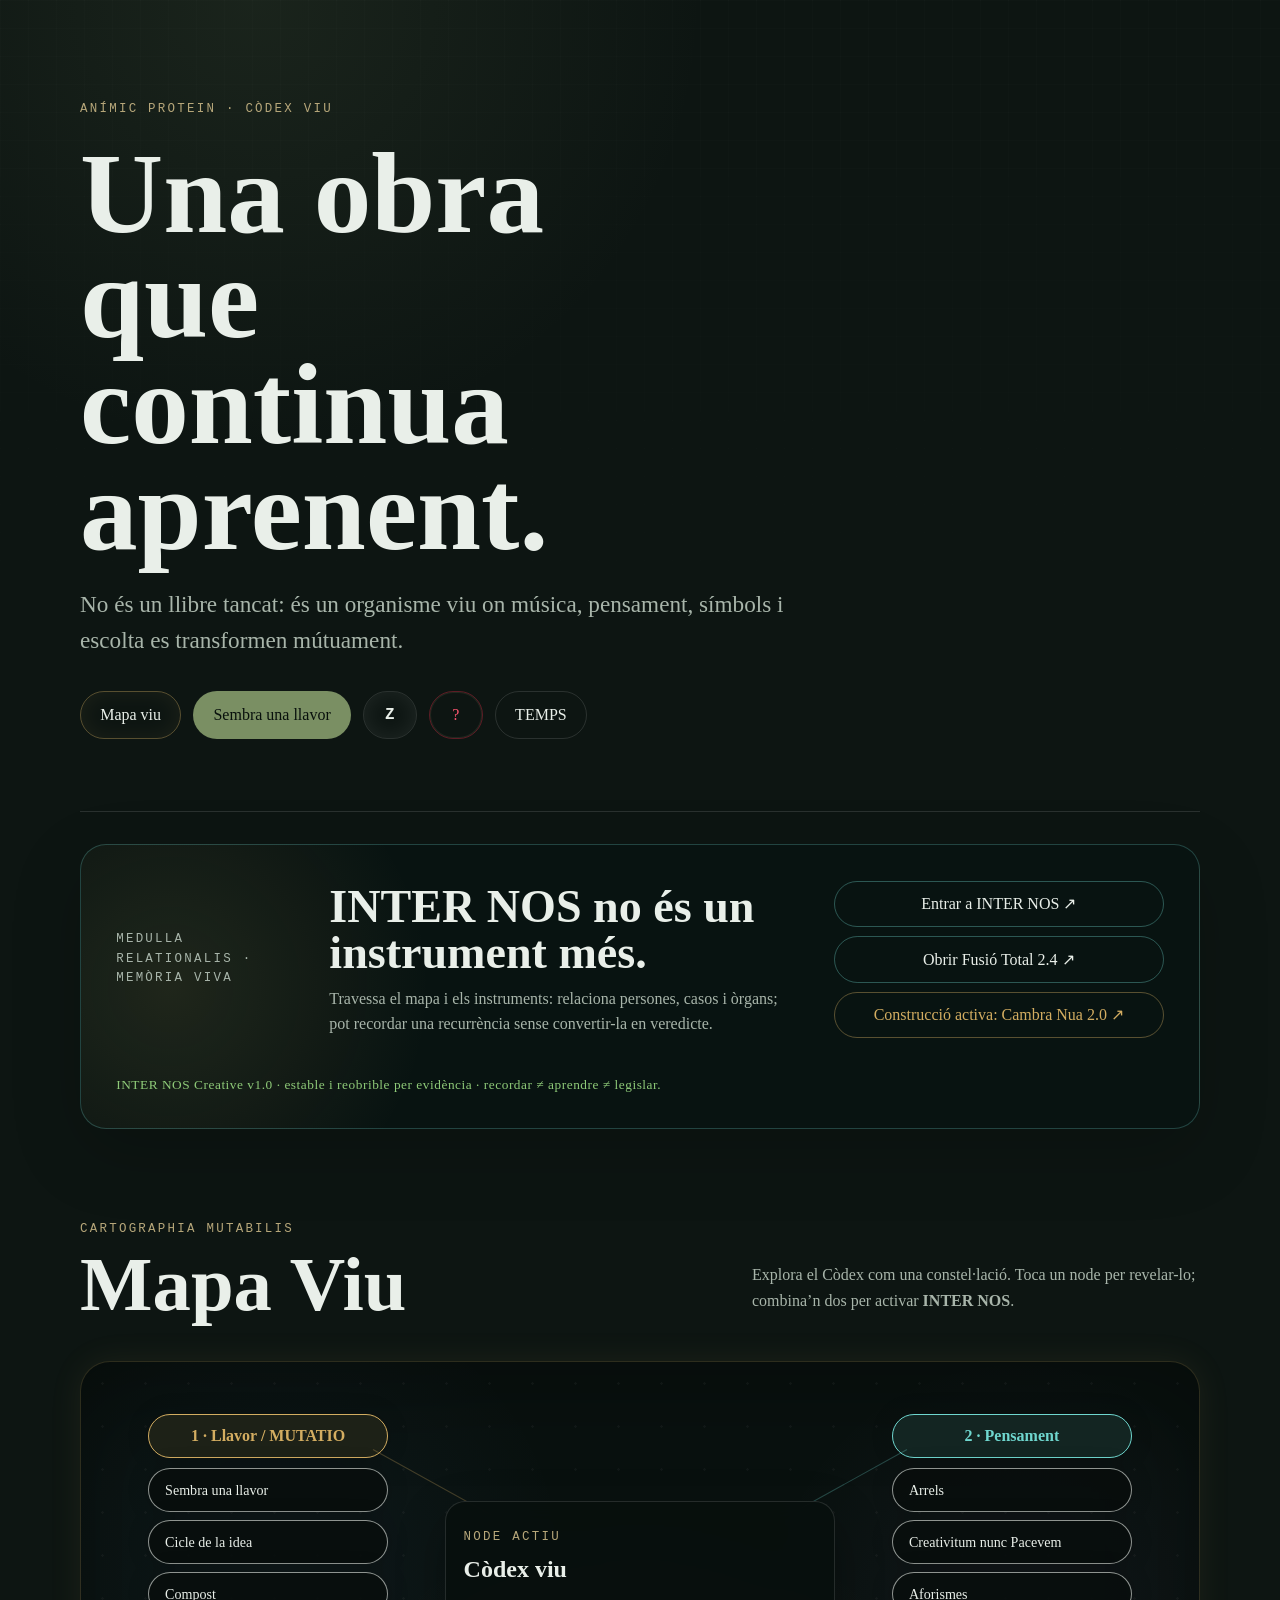
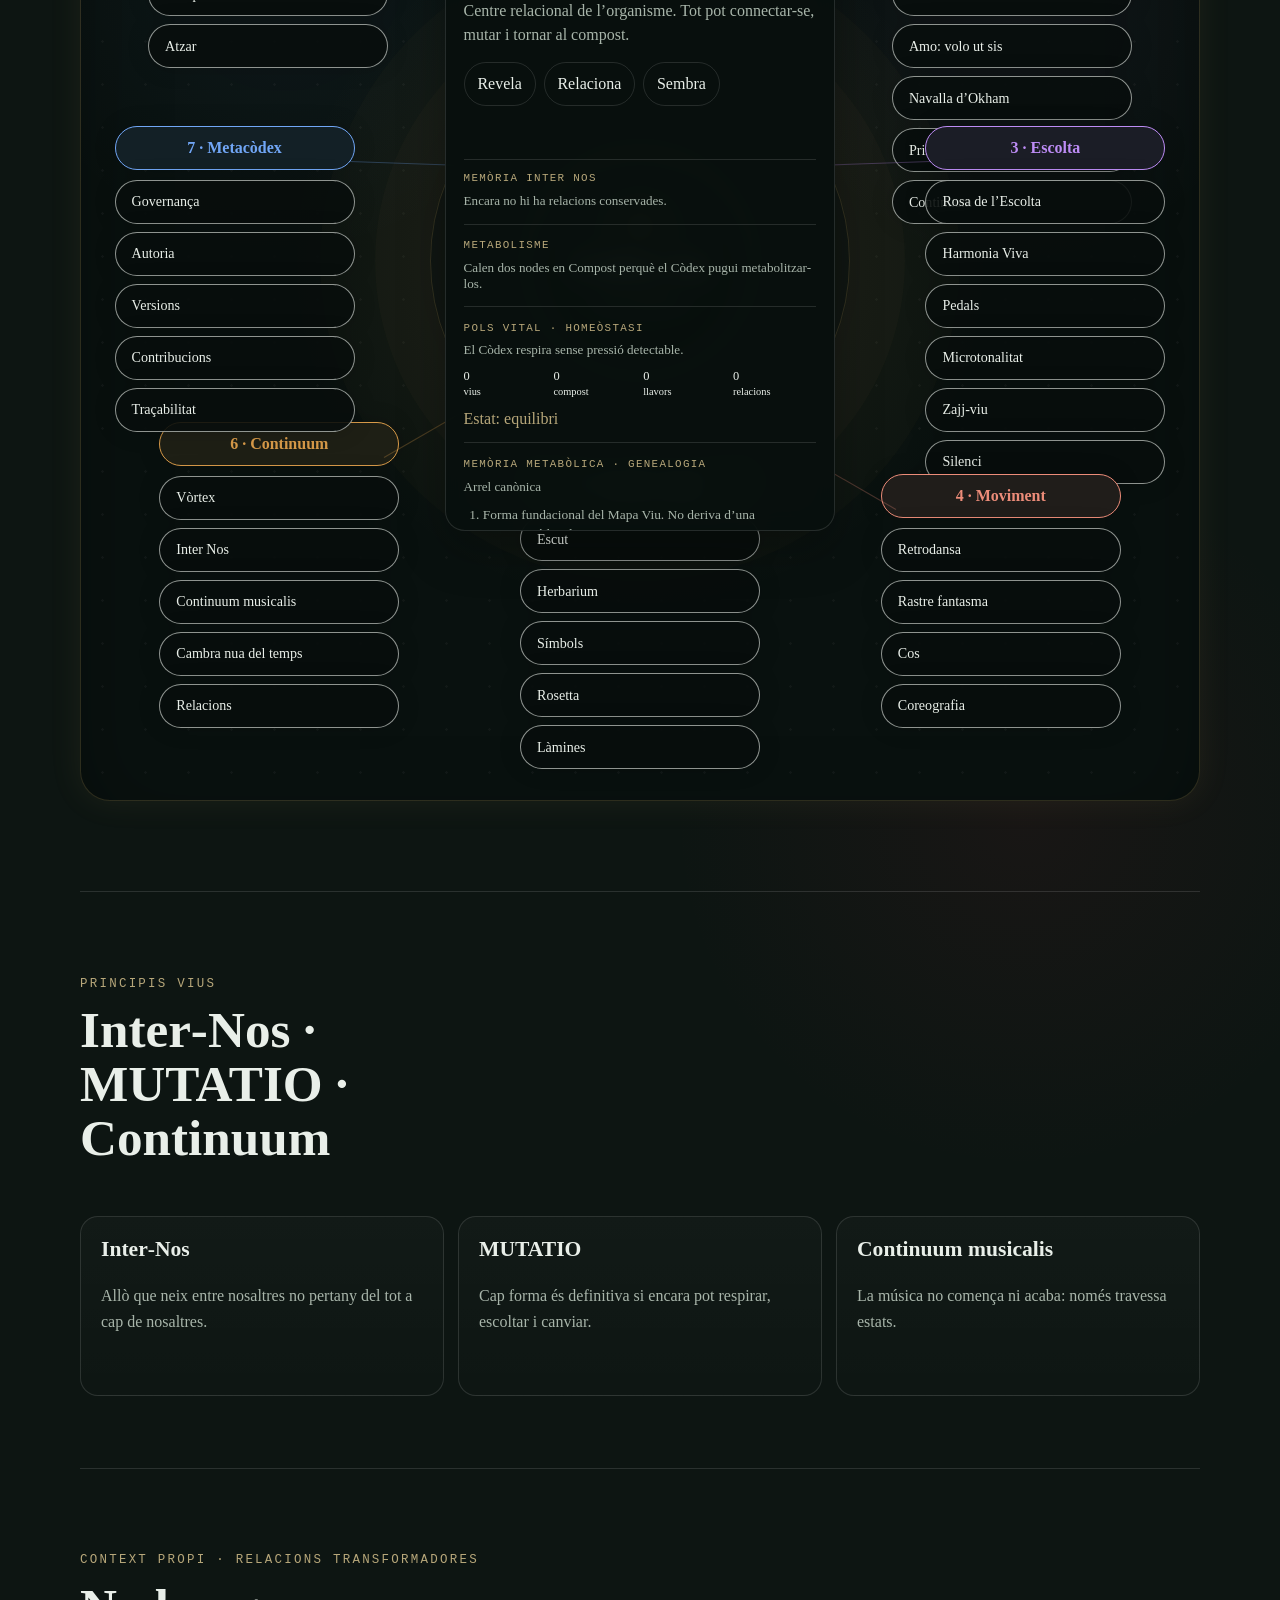
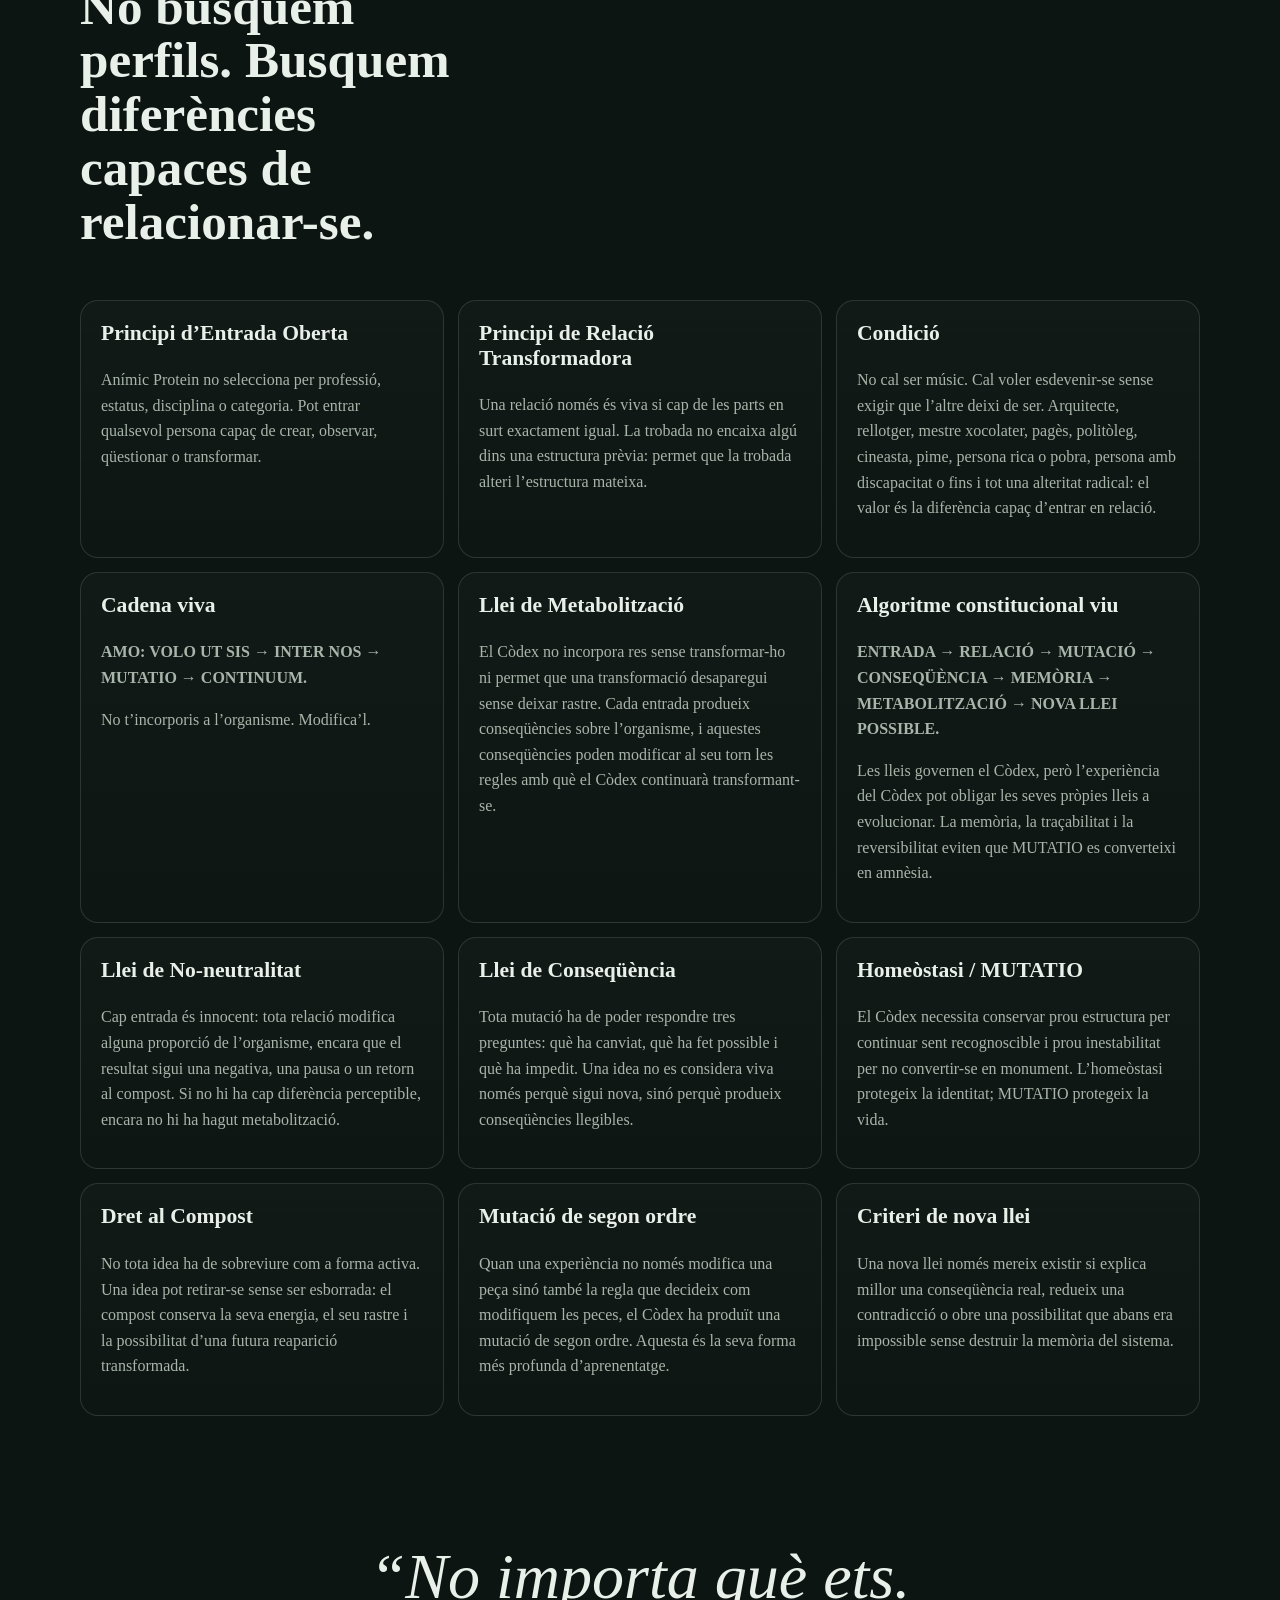
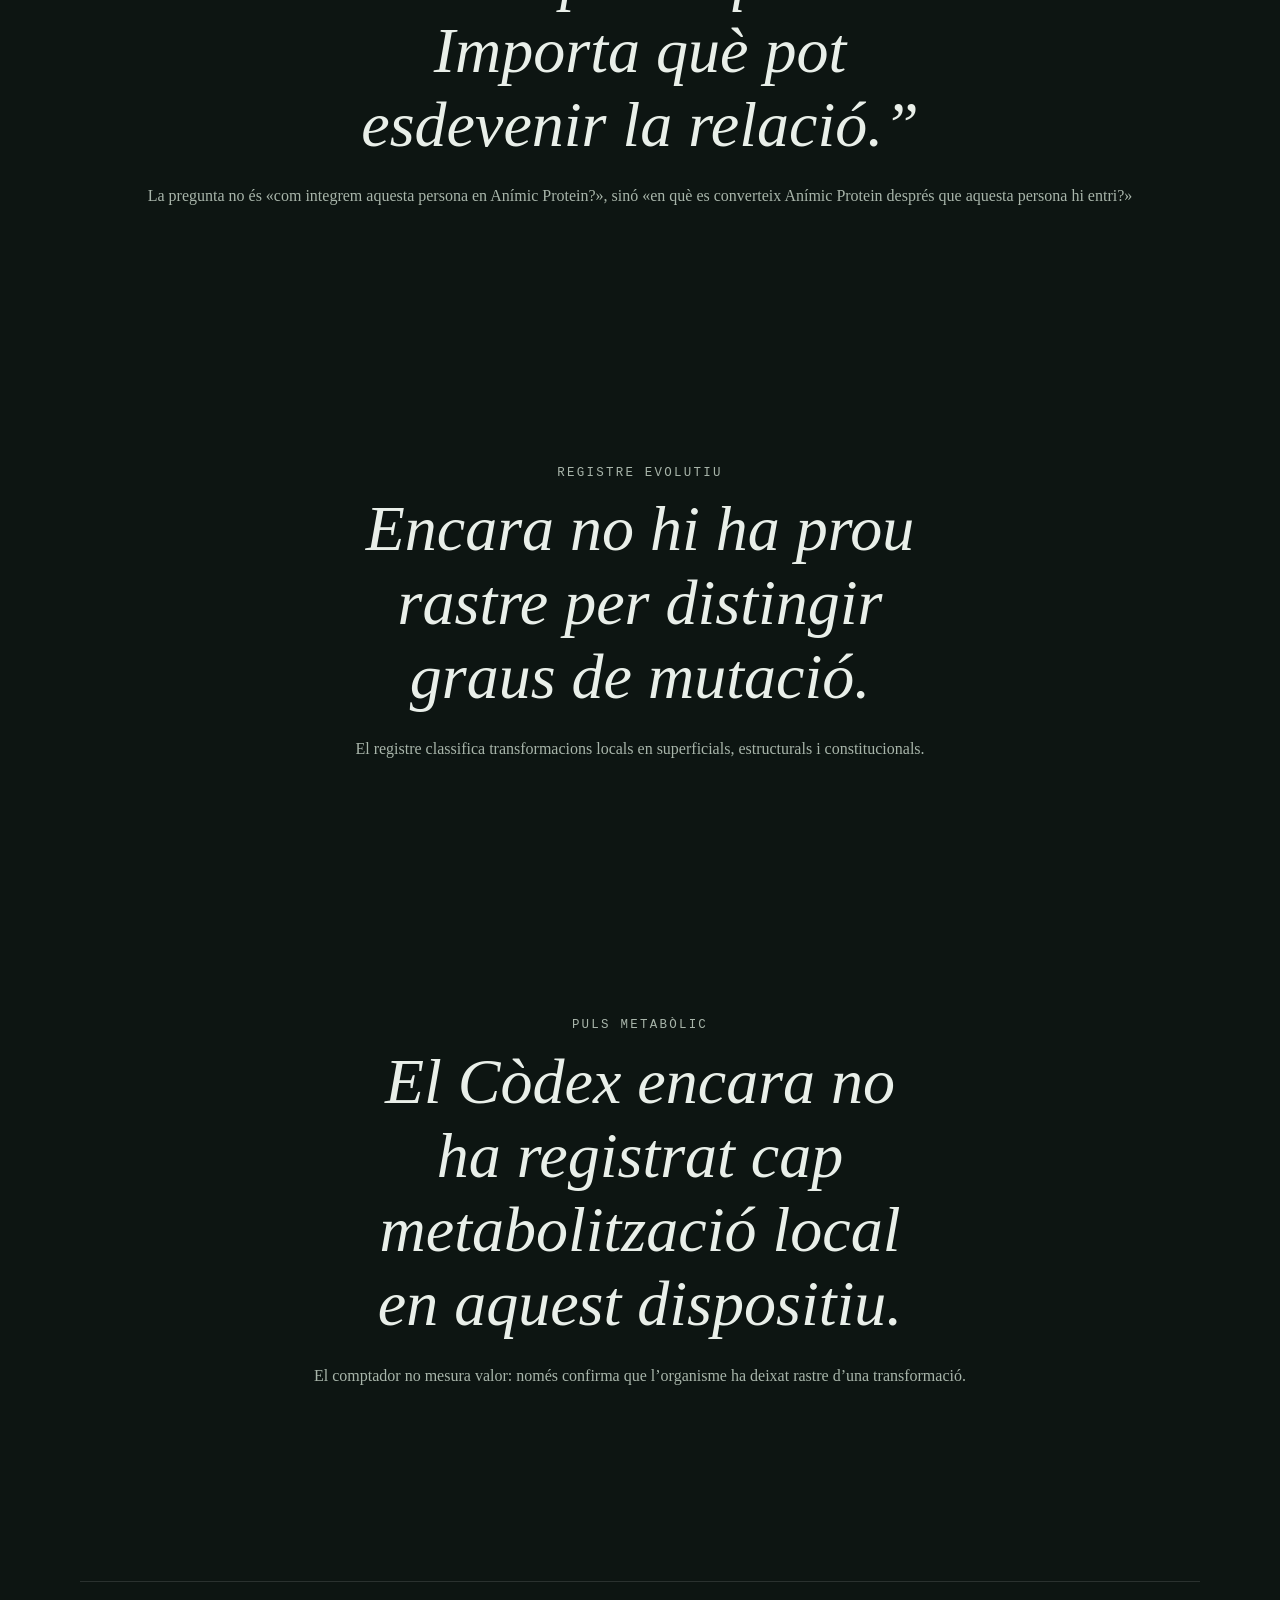
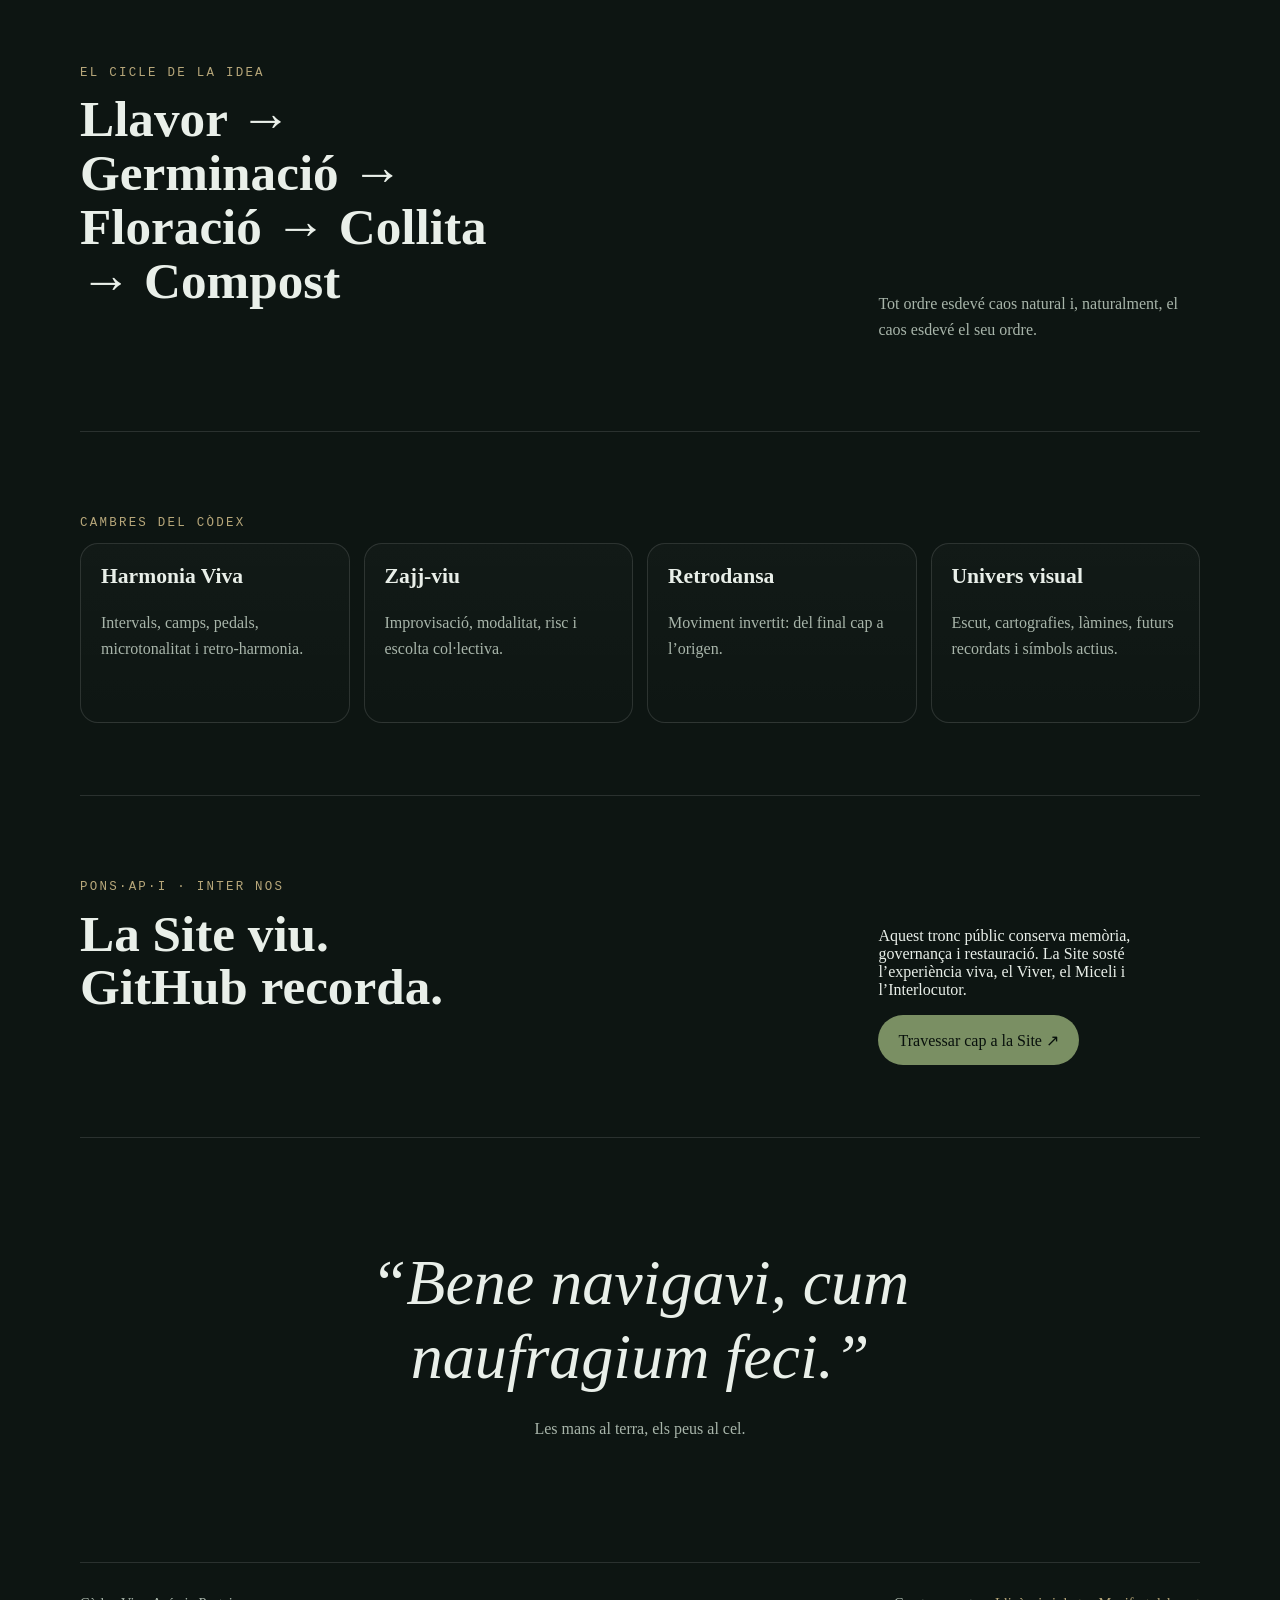
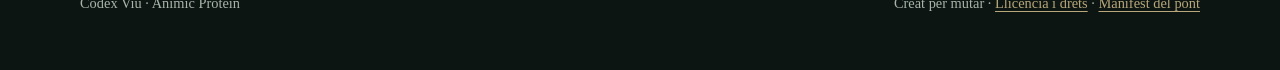
==== commit cb1a65b9: "Mostra el tancament d’INTER NOS i la construcció activa" ====
--- a/index.html
+++ b/index.html
@@ -38,10 +38,11 @@
       <p>Travessa el mapa i els instruments: relaciona persones, casos i òrgans; pot recordar una recurrència sense convertir-la en veredicte.</p>
     </div>
     <nav aria-label="Entrades als organismes experimentals">
-      <a href="https://inter-nos-escolta-reciproca.espai-de-tre-5917.chatgpt.site">Entrar a INTER NOS ↗</a>
+      <a href="https://animic-protein.github.io/inter-nos-creative/">Entrar a INTER NOS ↗</a>
       <a href="https://animic-protein.github.io/fusio-total/">Obrir Fusió Total 2.4 ↗</a>
+      <a href="https://animic-protein.github.io/cambra-nua-2/">Construcció activa: Cambra Nua 2.0 ↗</a>
     </nav>
-    <small>Recordar ≠ aprendre ≠ legislar · tota ressonància continua essent provisional i reversible.</small>
+    <small>INTER NOS Creative v1.0 · estable i reobrible per evidència · recordar ≠ aprendre ≠ legislar.</small>
   </section>
 
   <main>
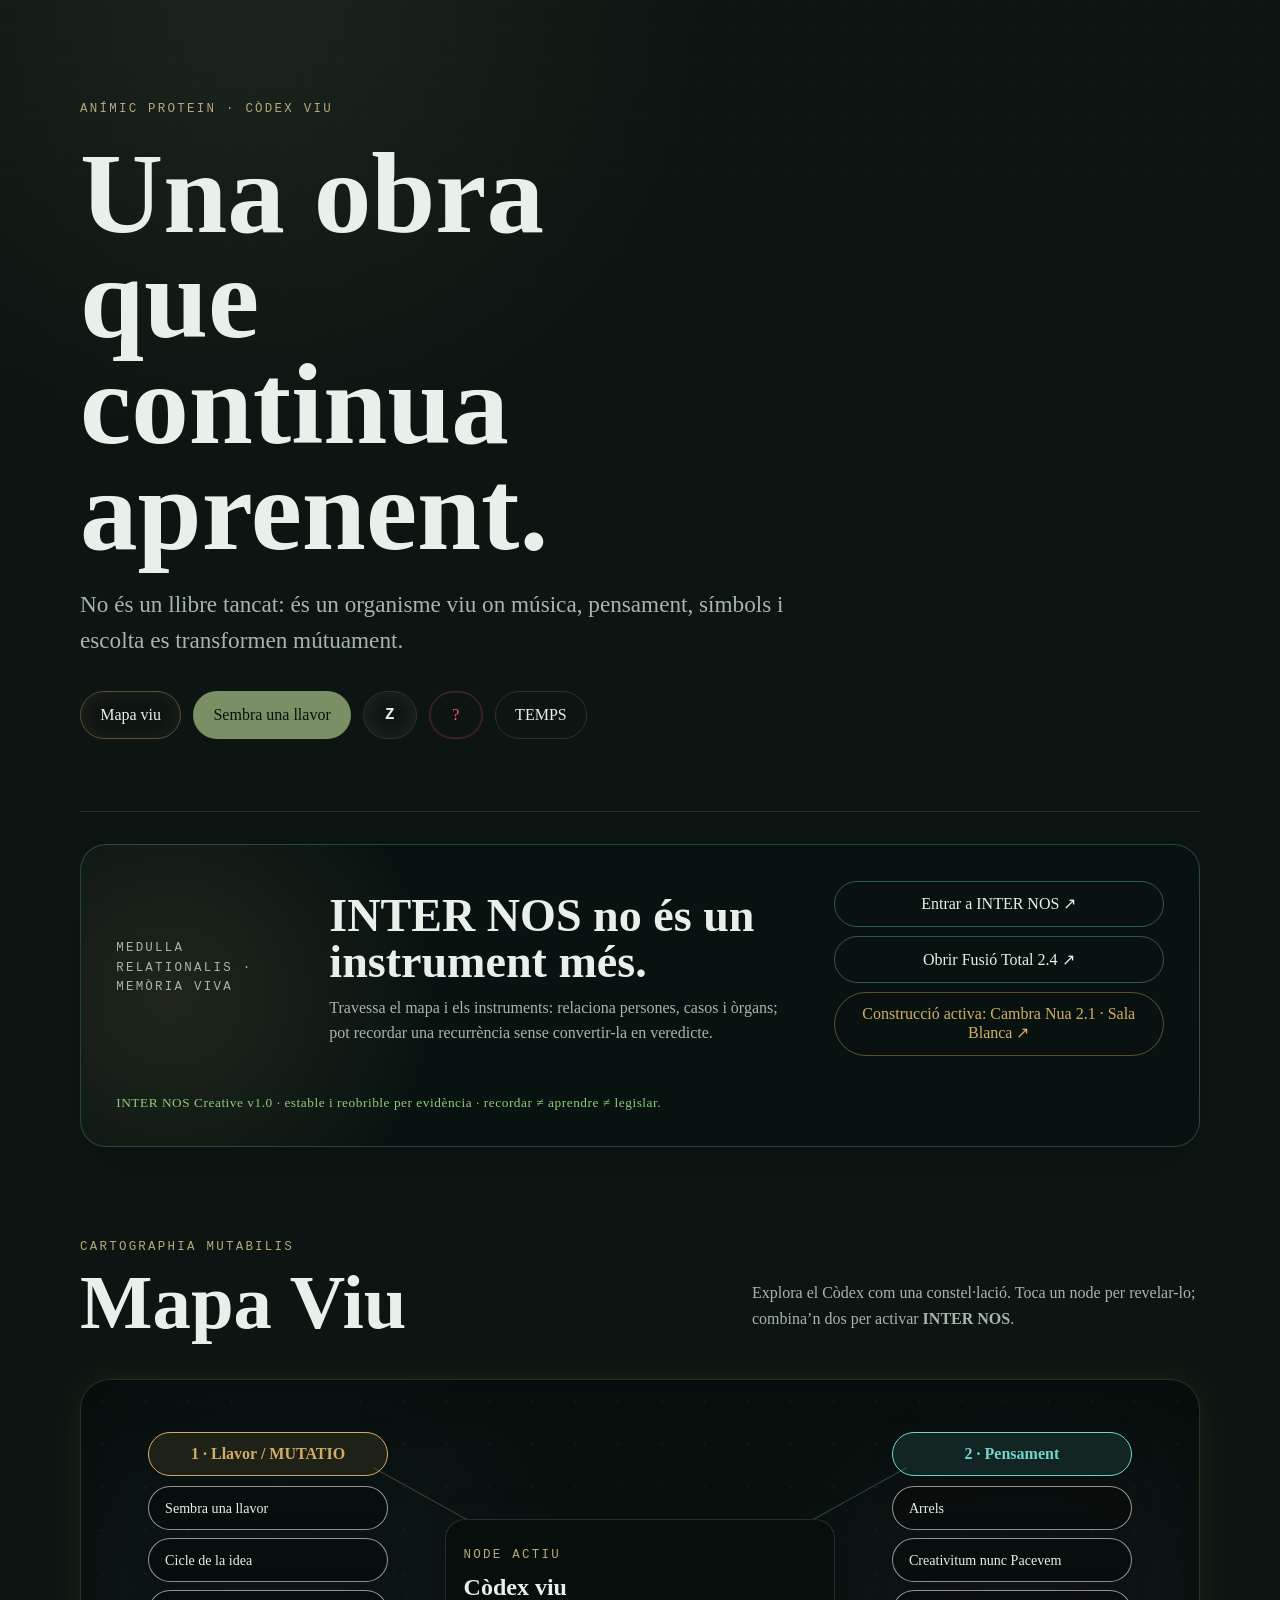
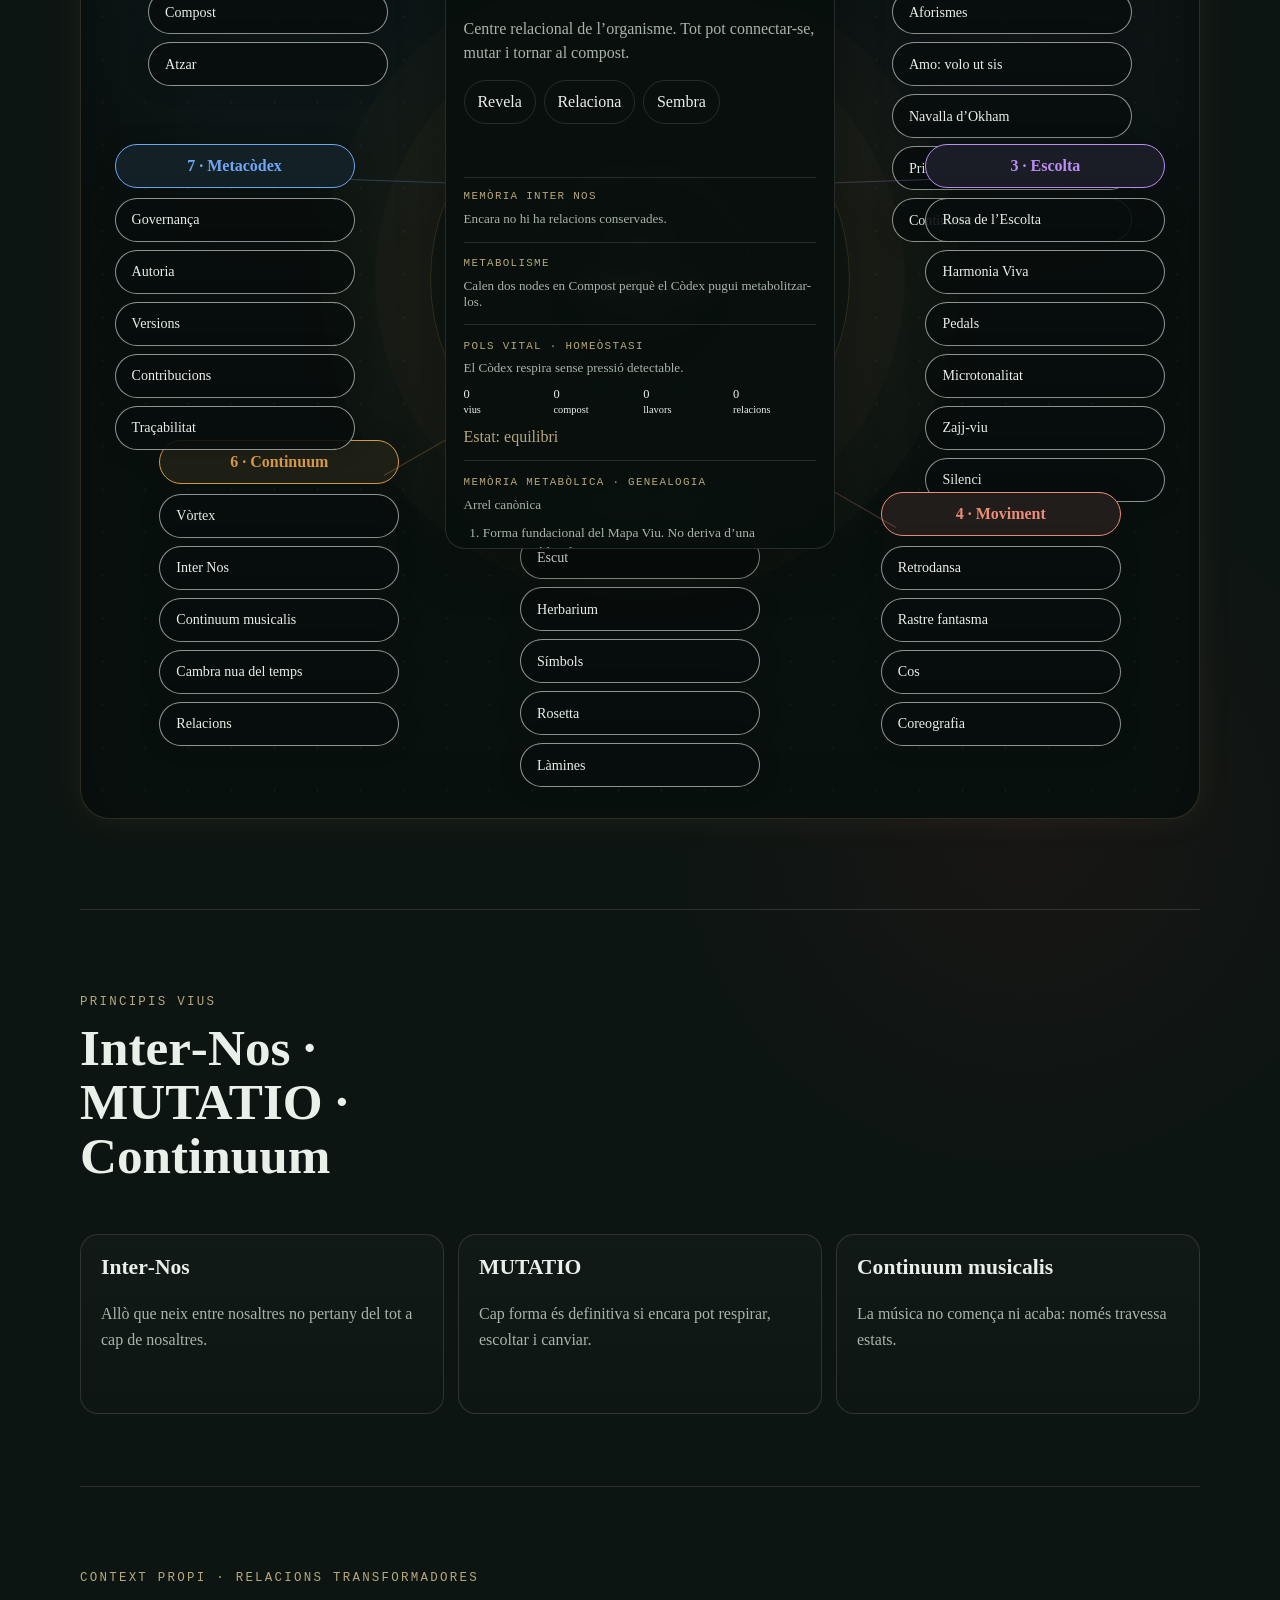
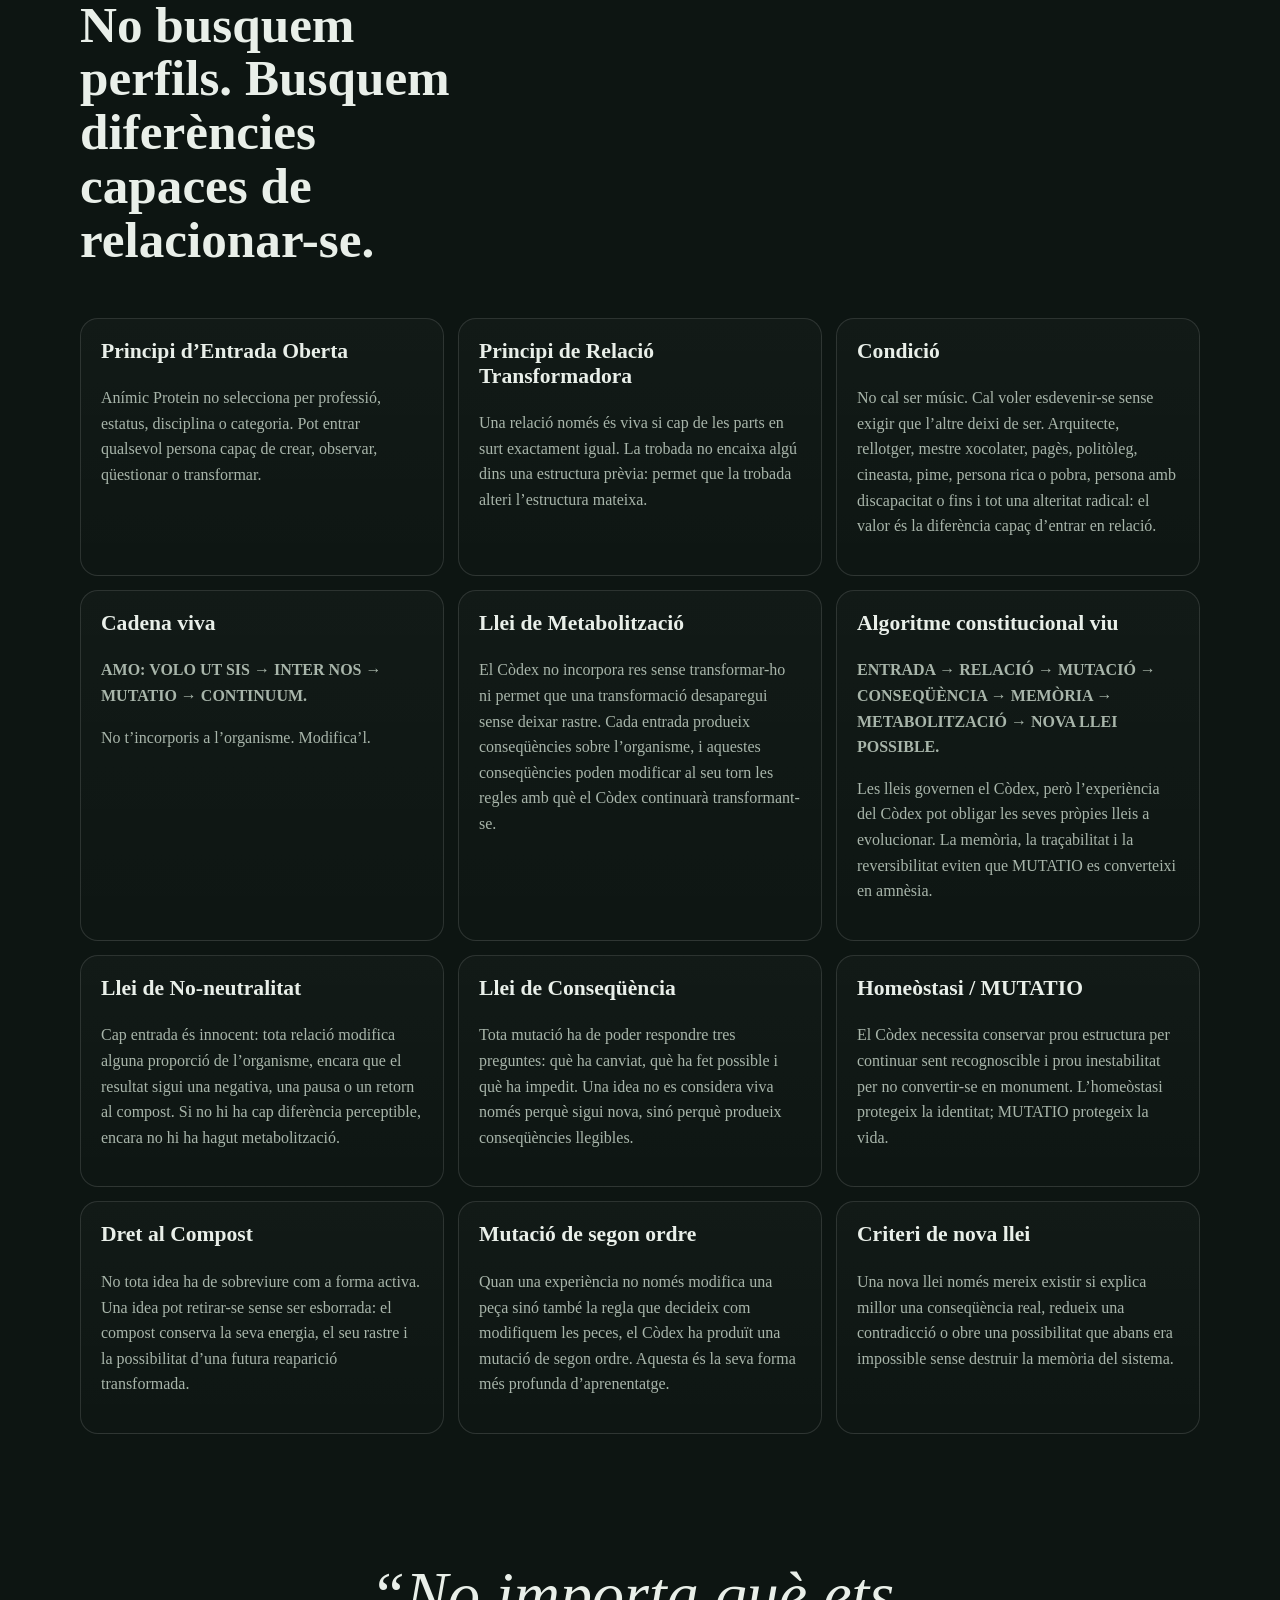
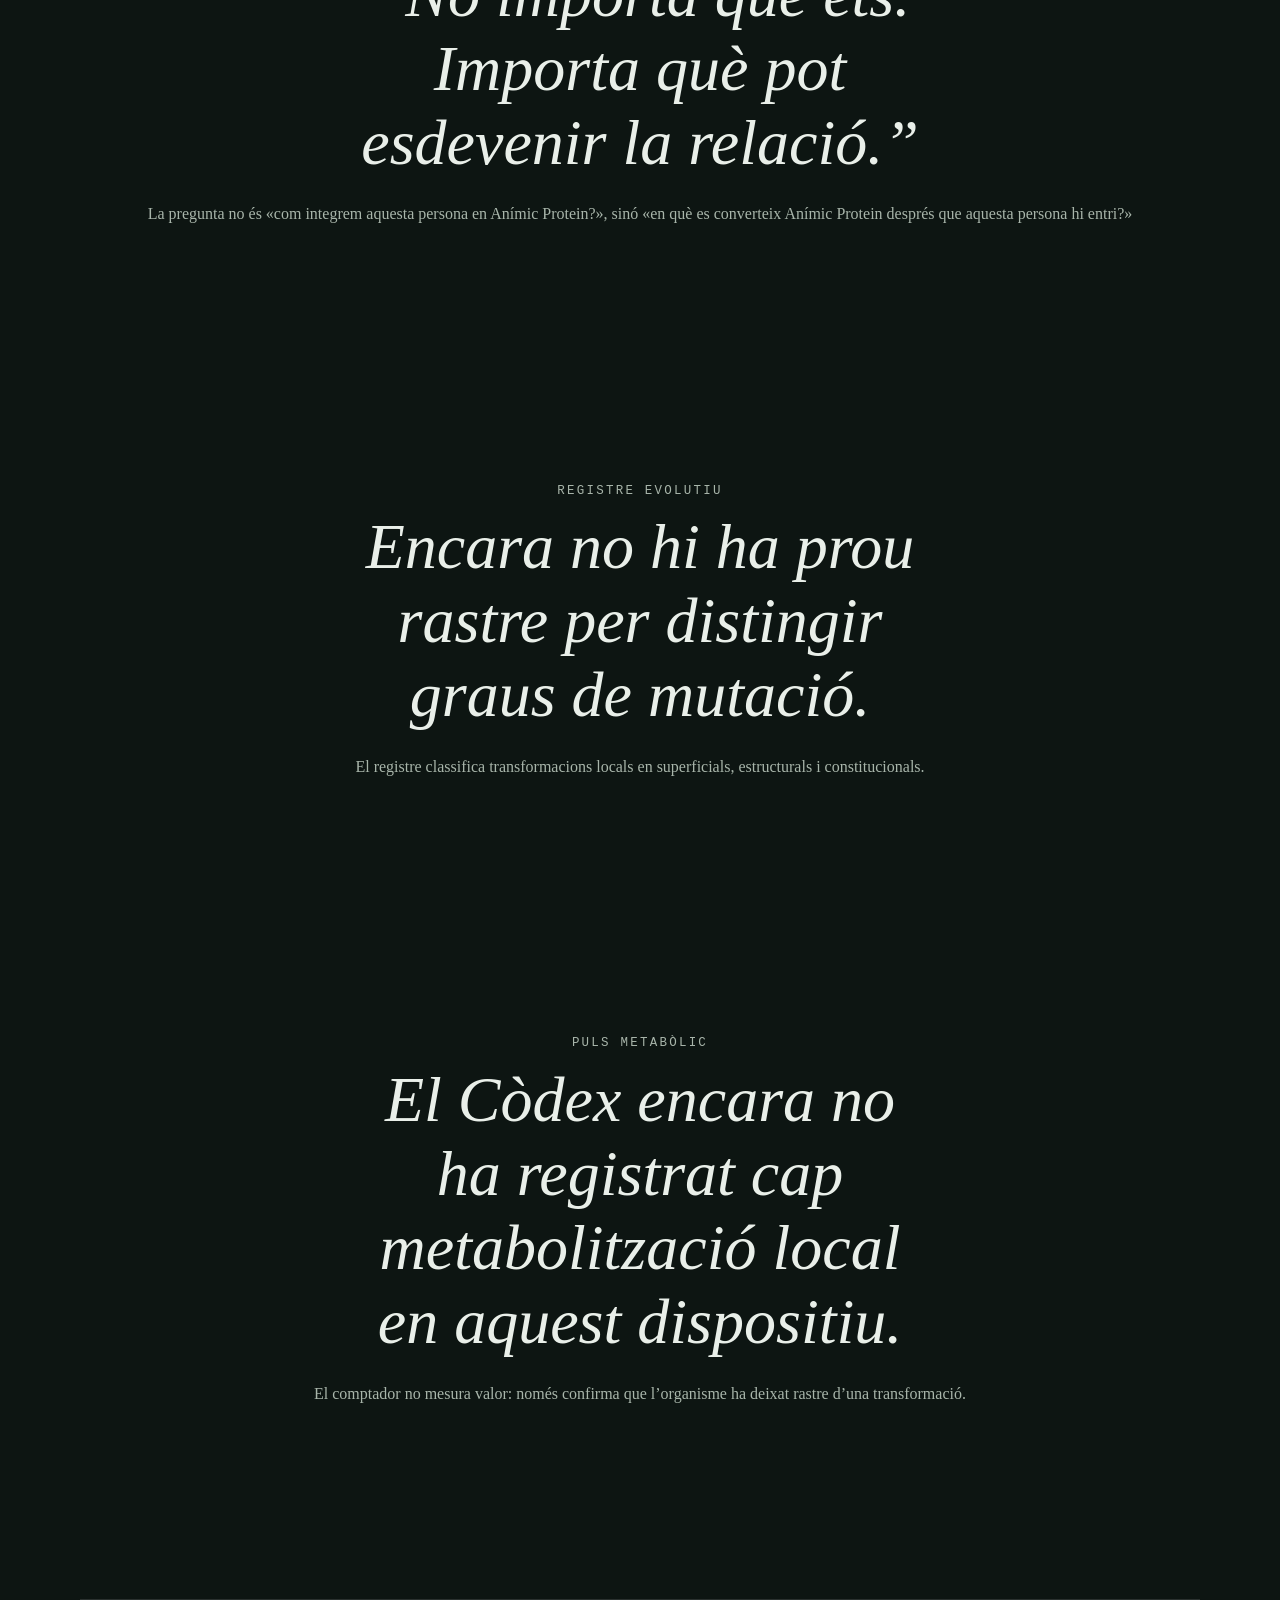
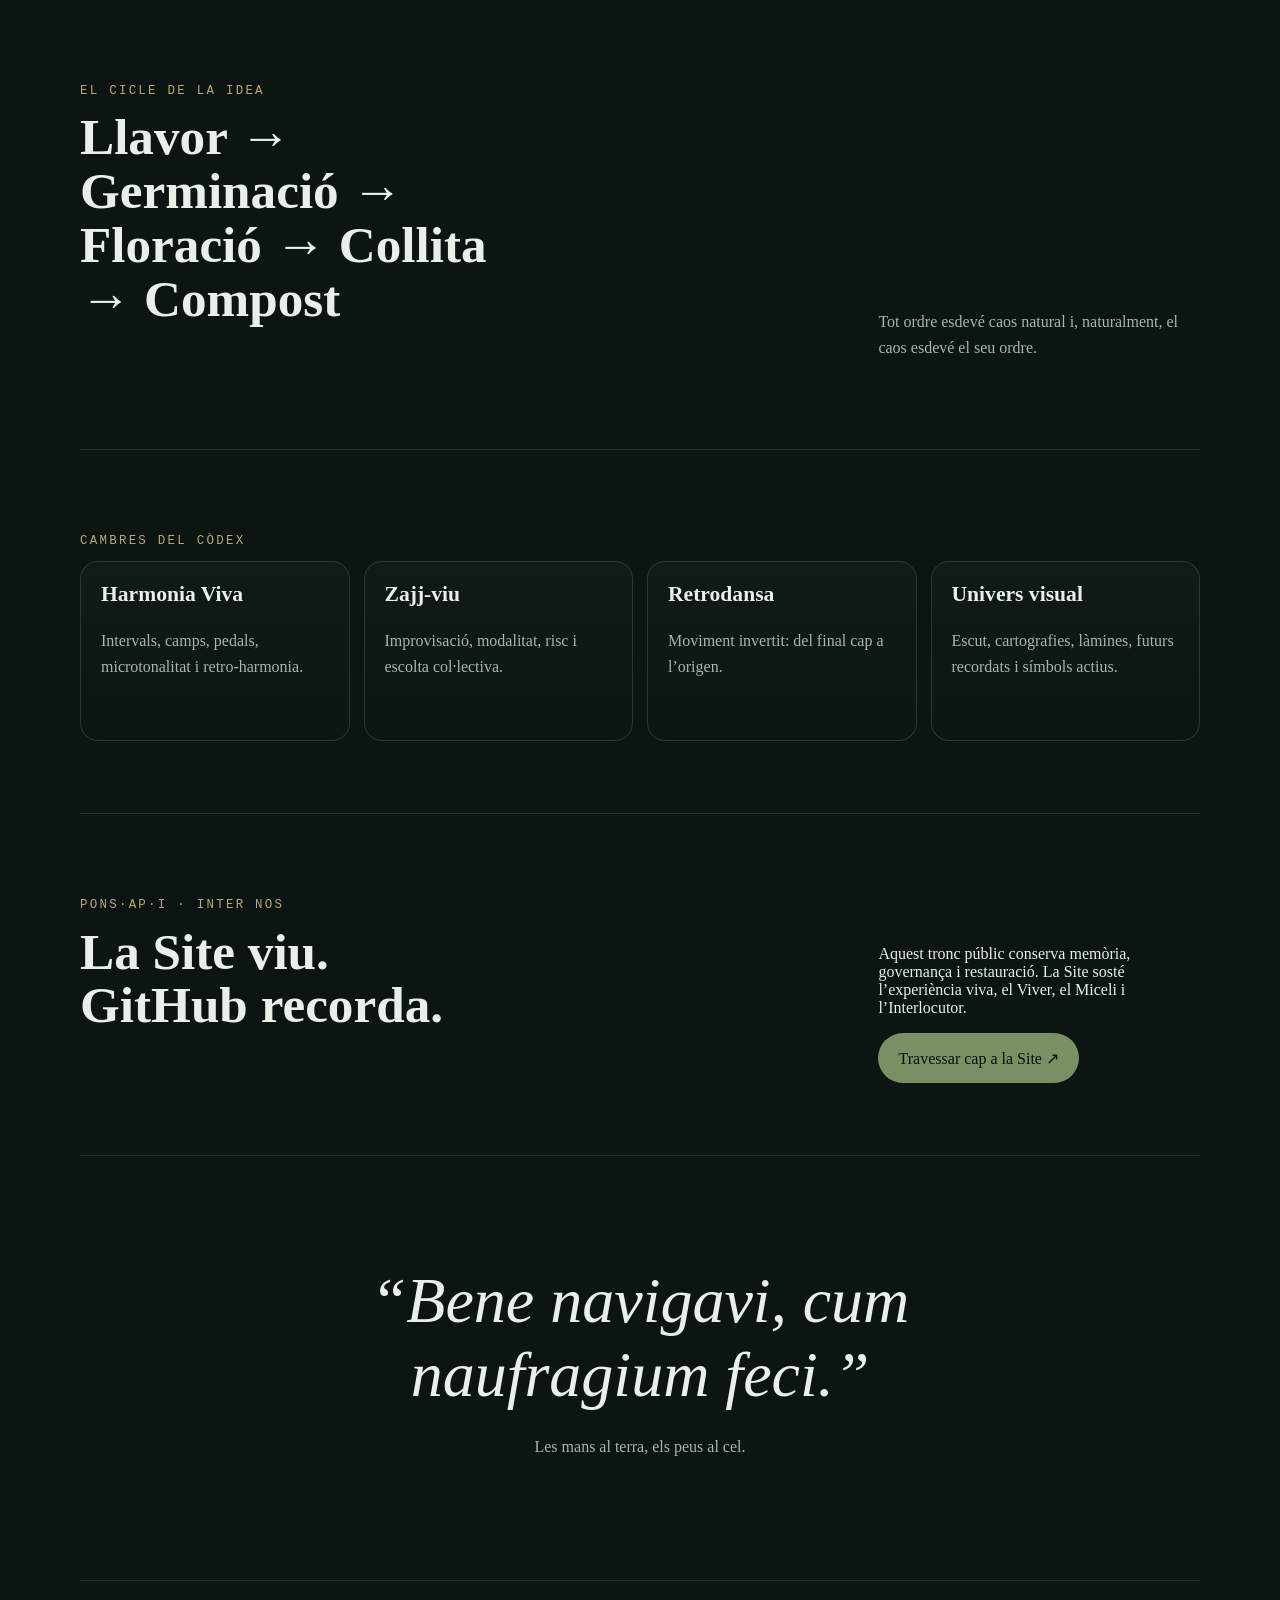
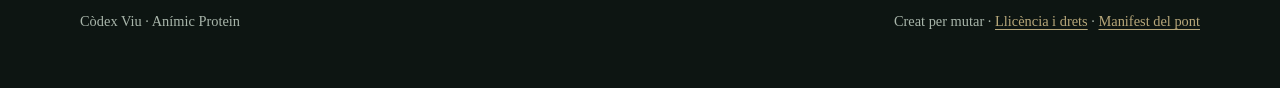
==== commit 3e347a88: "Actualitza el portal cap a Cambra Nua 2.1" ====
--- a/index.html
+++ b/index.html
@@ -40,7 +40,7 @@
     <nav aria-label="Entrades als organismes experimentals">
       <a href="https://animic-protein.github.io/inter-nos-creative/">Entrar a INTER NOS ↗</a>
       <a href="https://animic-protein.github.io/fusio-total/">Obrir Fusió Total 2.4 ↗</a>
-      <a href="https://animic-protein.github.io/cambra-nua-2/">Construcció activa: Cambra Nua 2.0 ↗</a>
+      <a href="https://animic-protein.github.io/cambra-nua-2/">Construcció activa: Cambra Nua 2.1 · Sala Blanca ↗</a>
     </nav>
     <small>INTER NOS Creative v1.0 · estable i reobrible per evidència · recordar ≠ aprendre ≠ legislar.</small>
   </section>
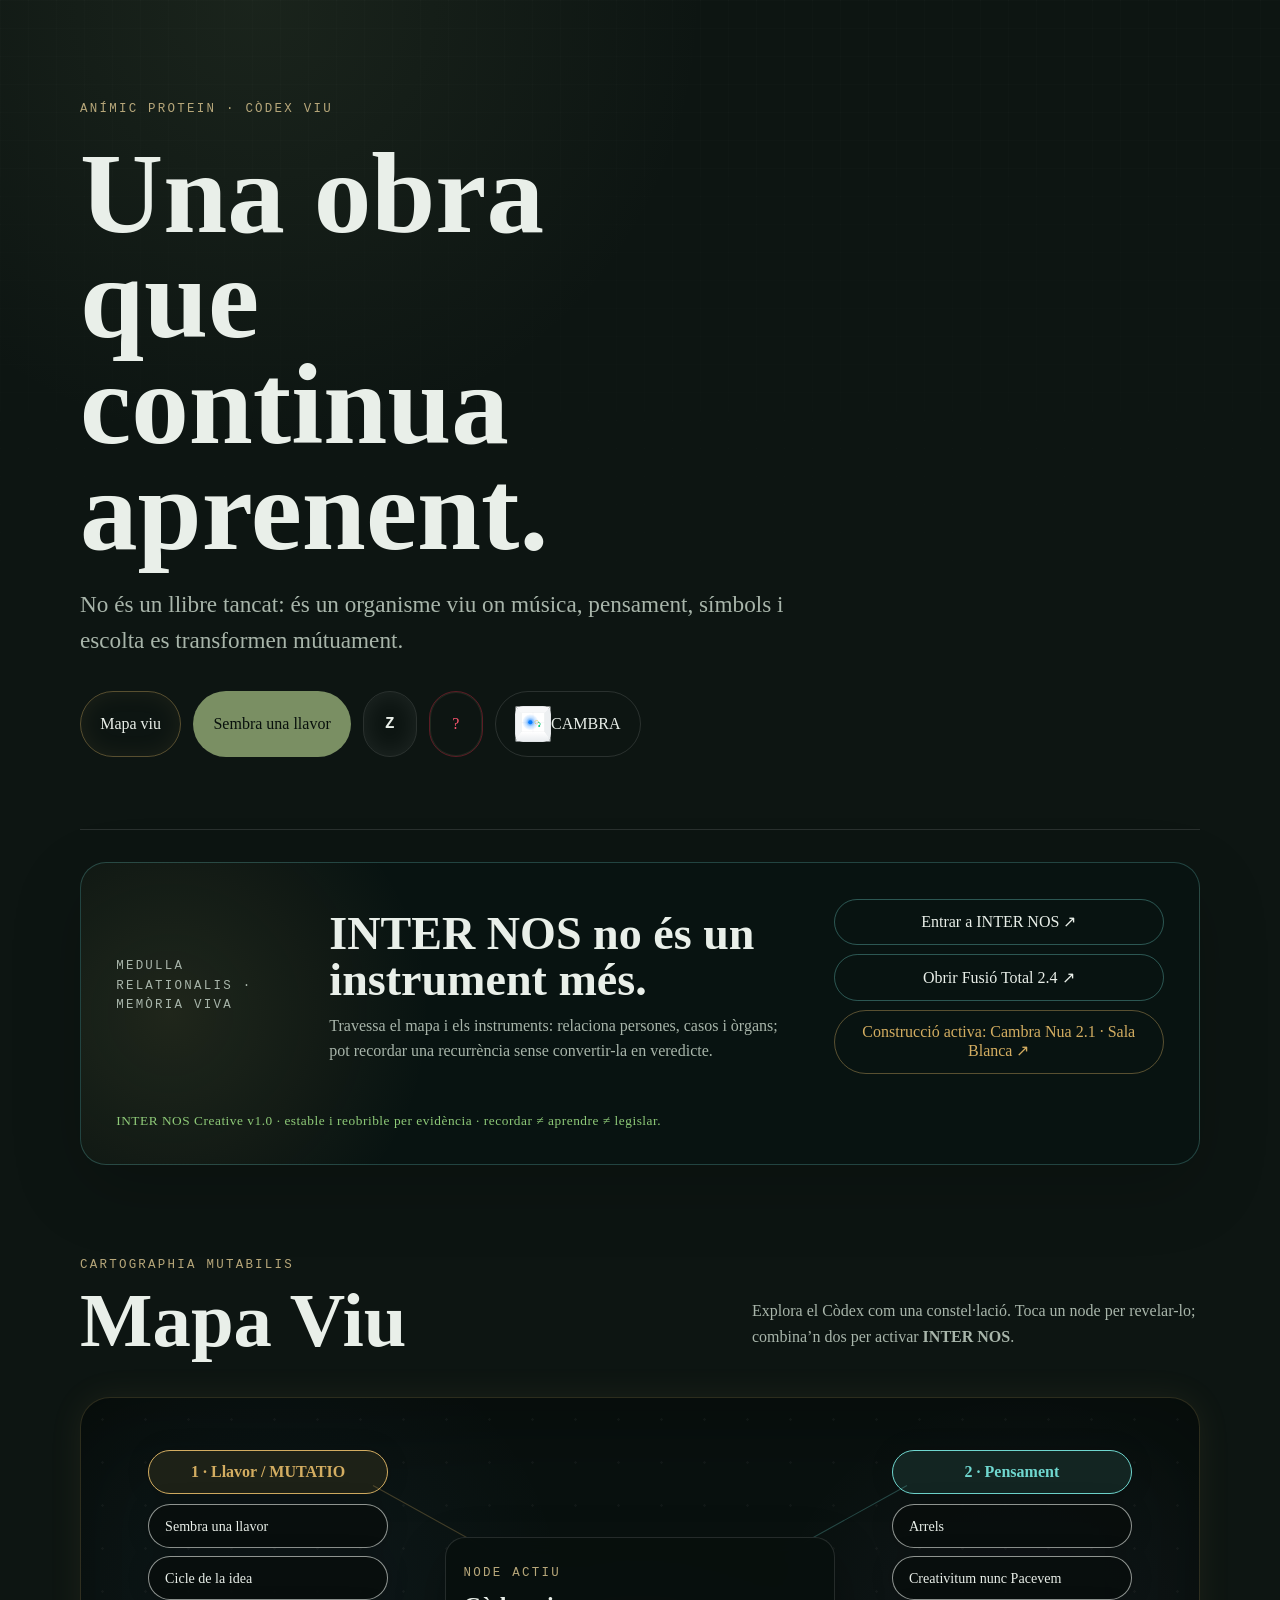
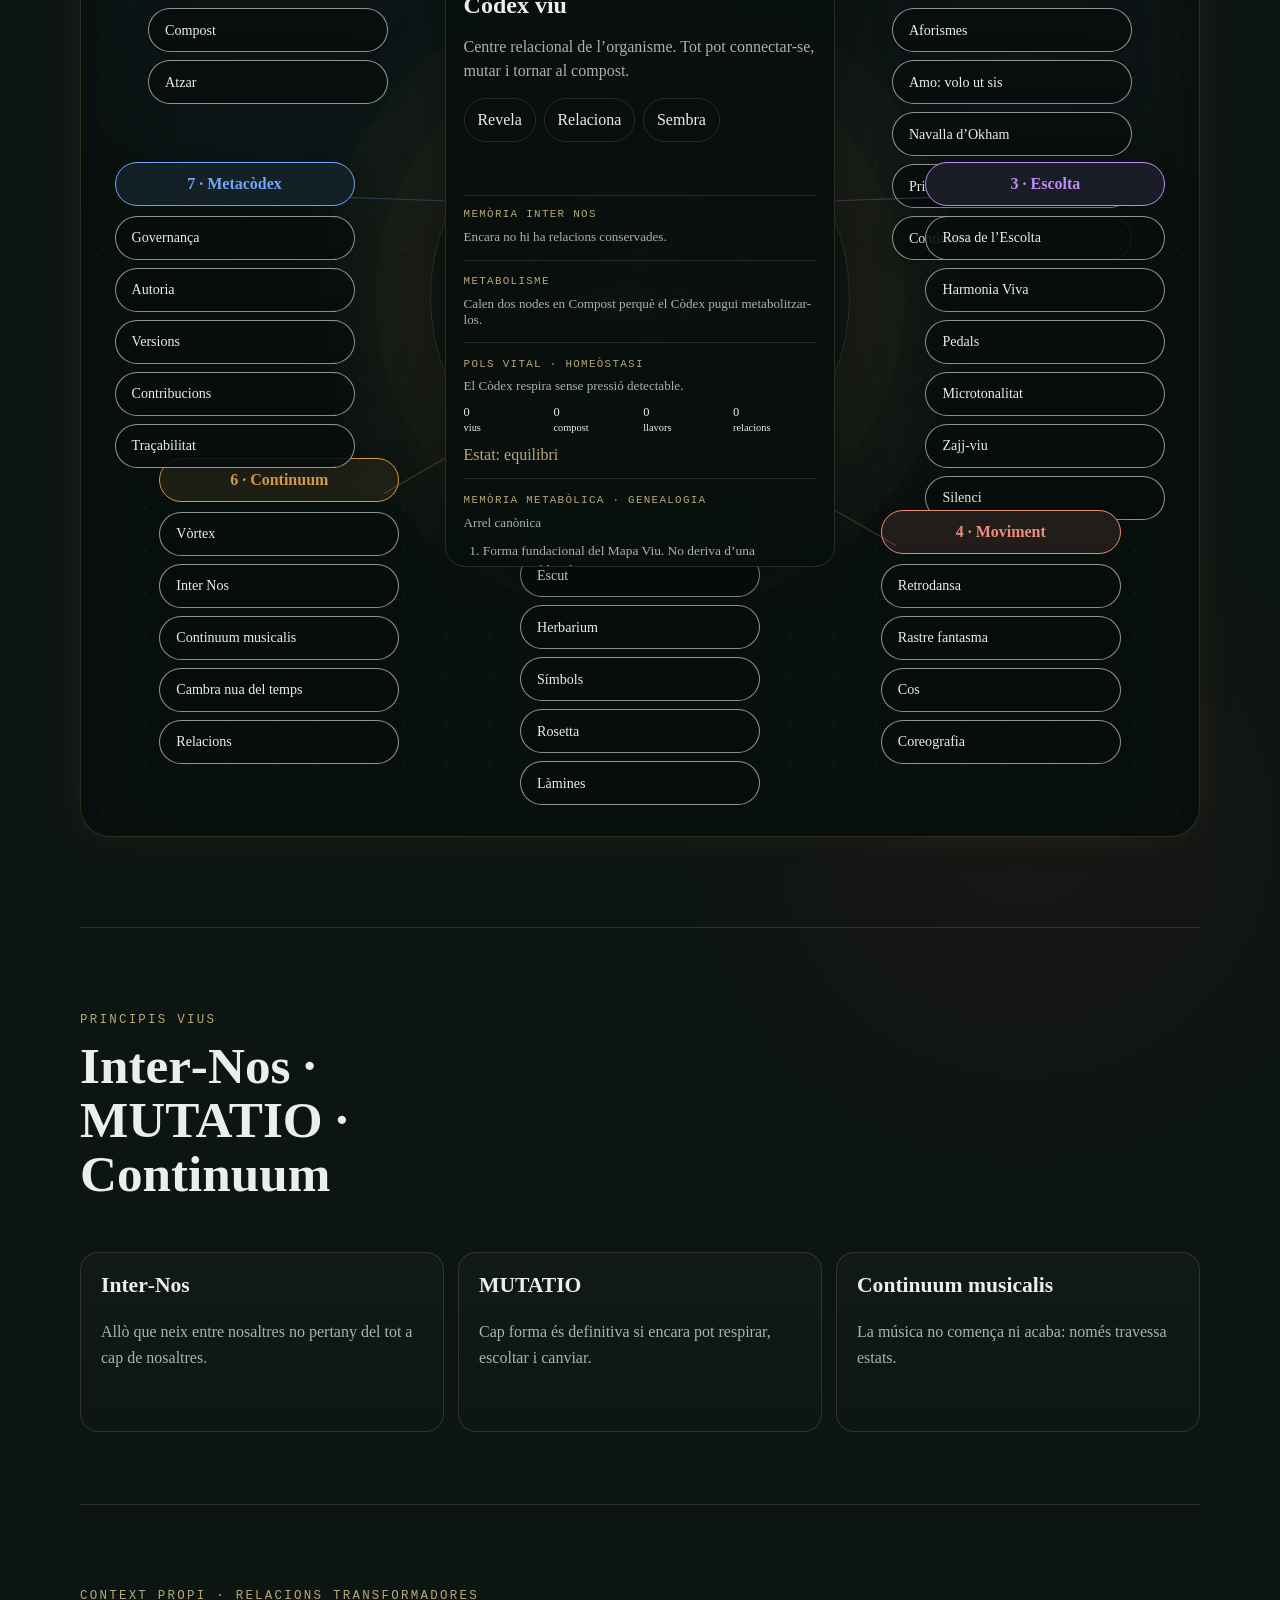
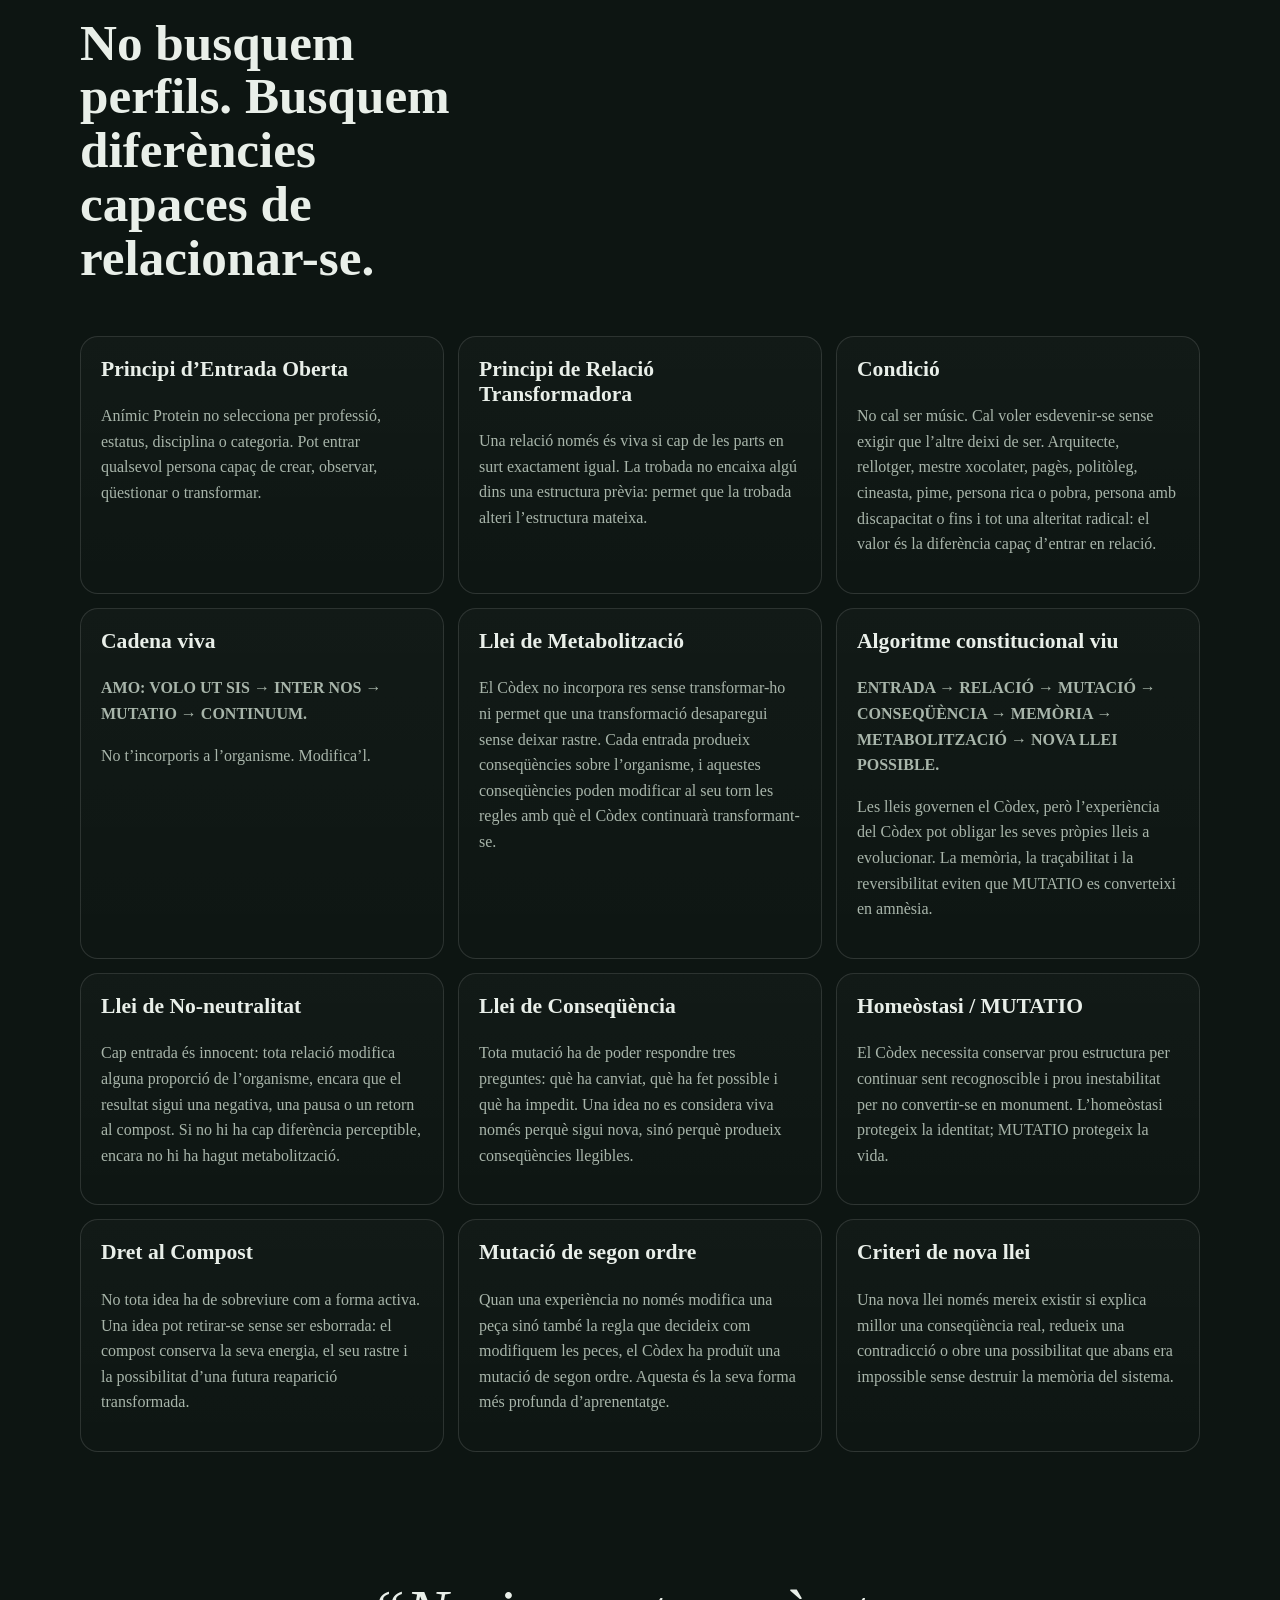
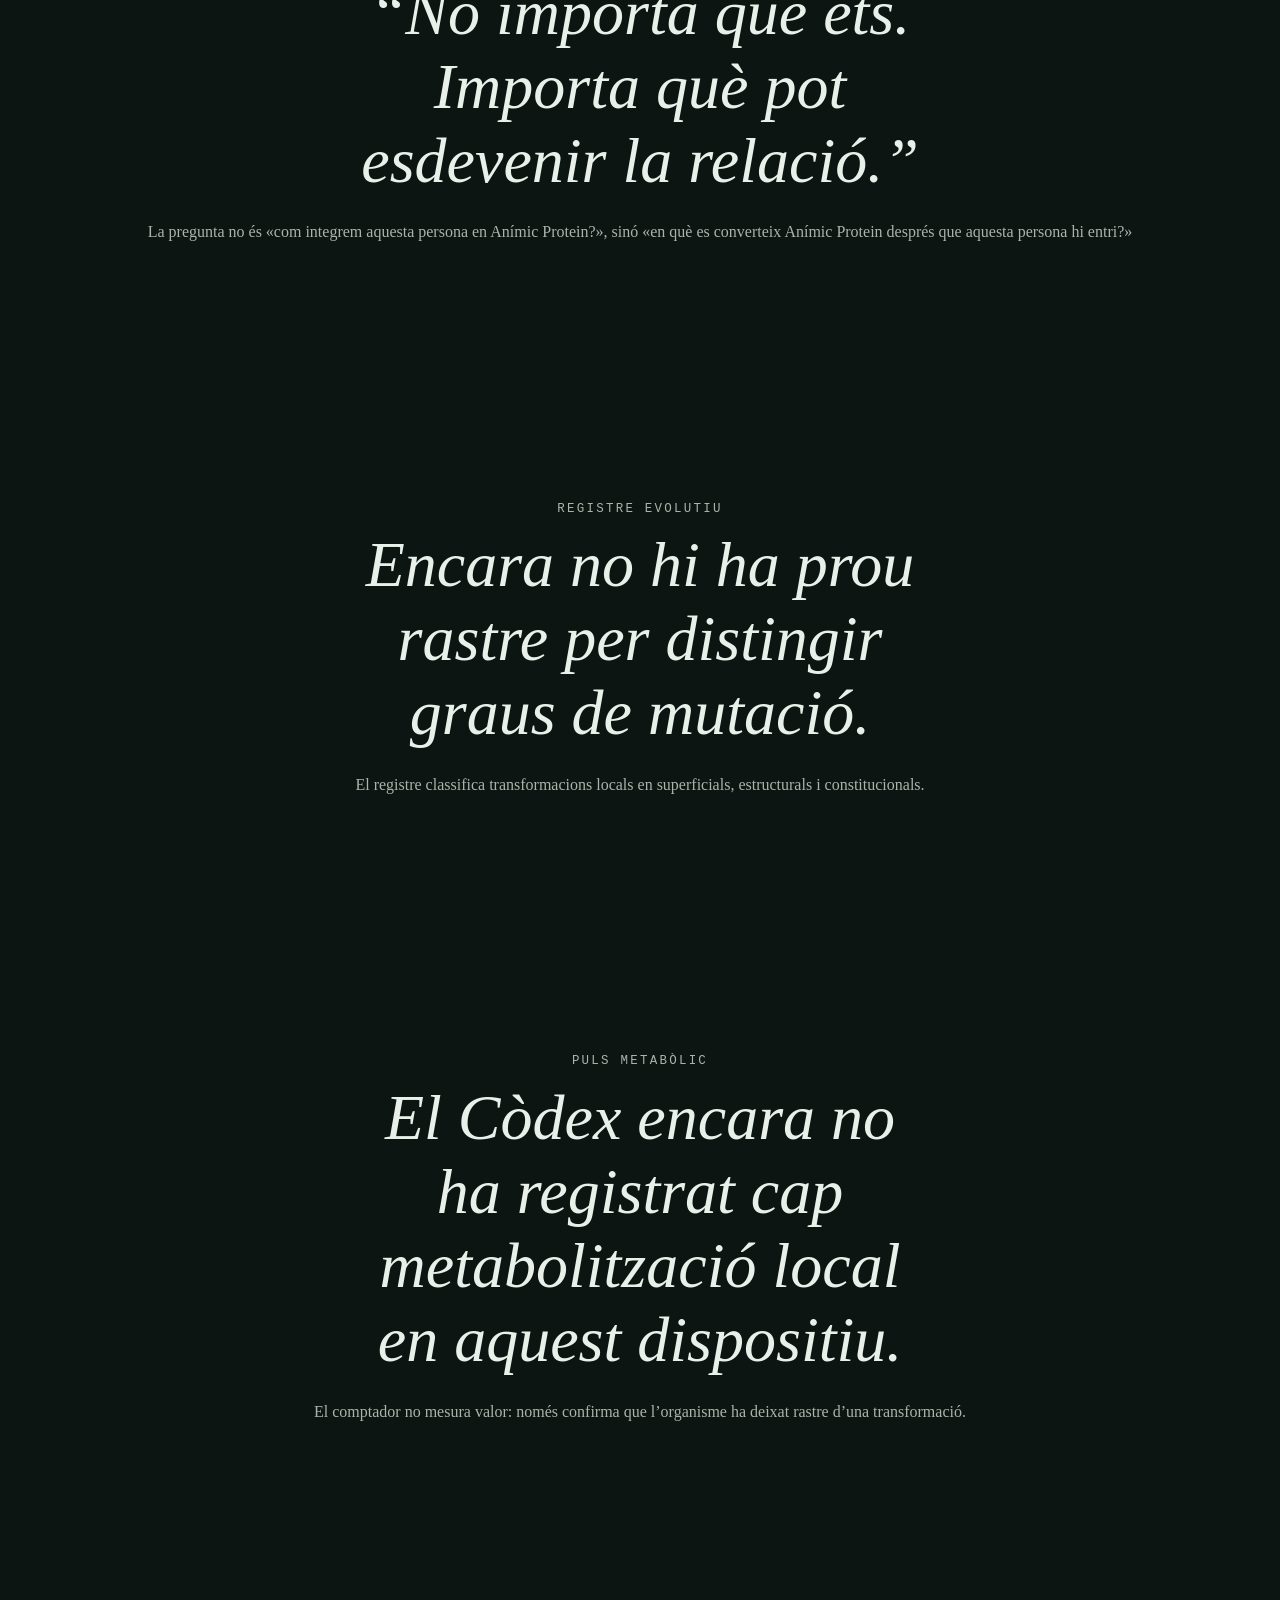
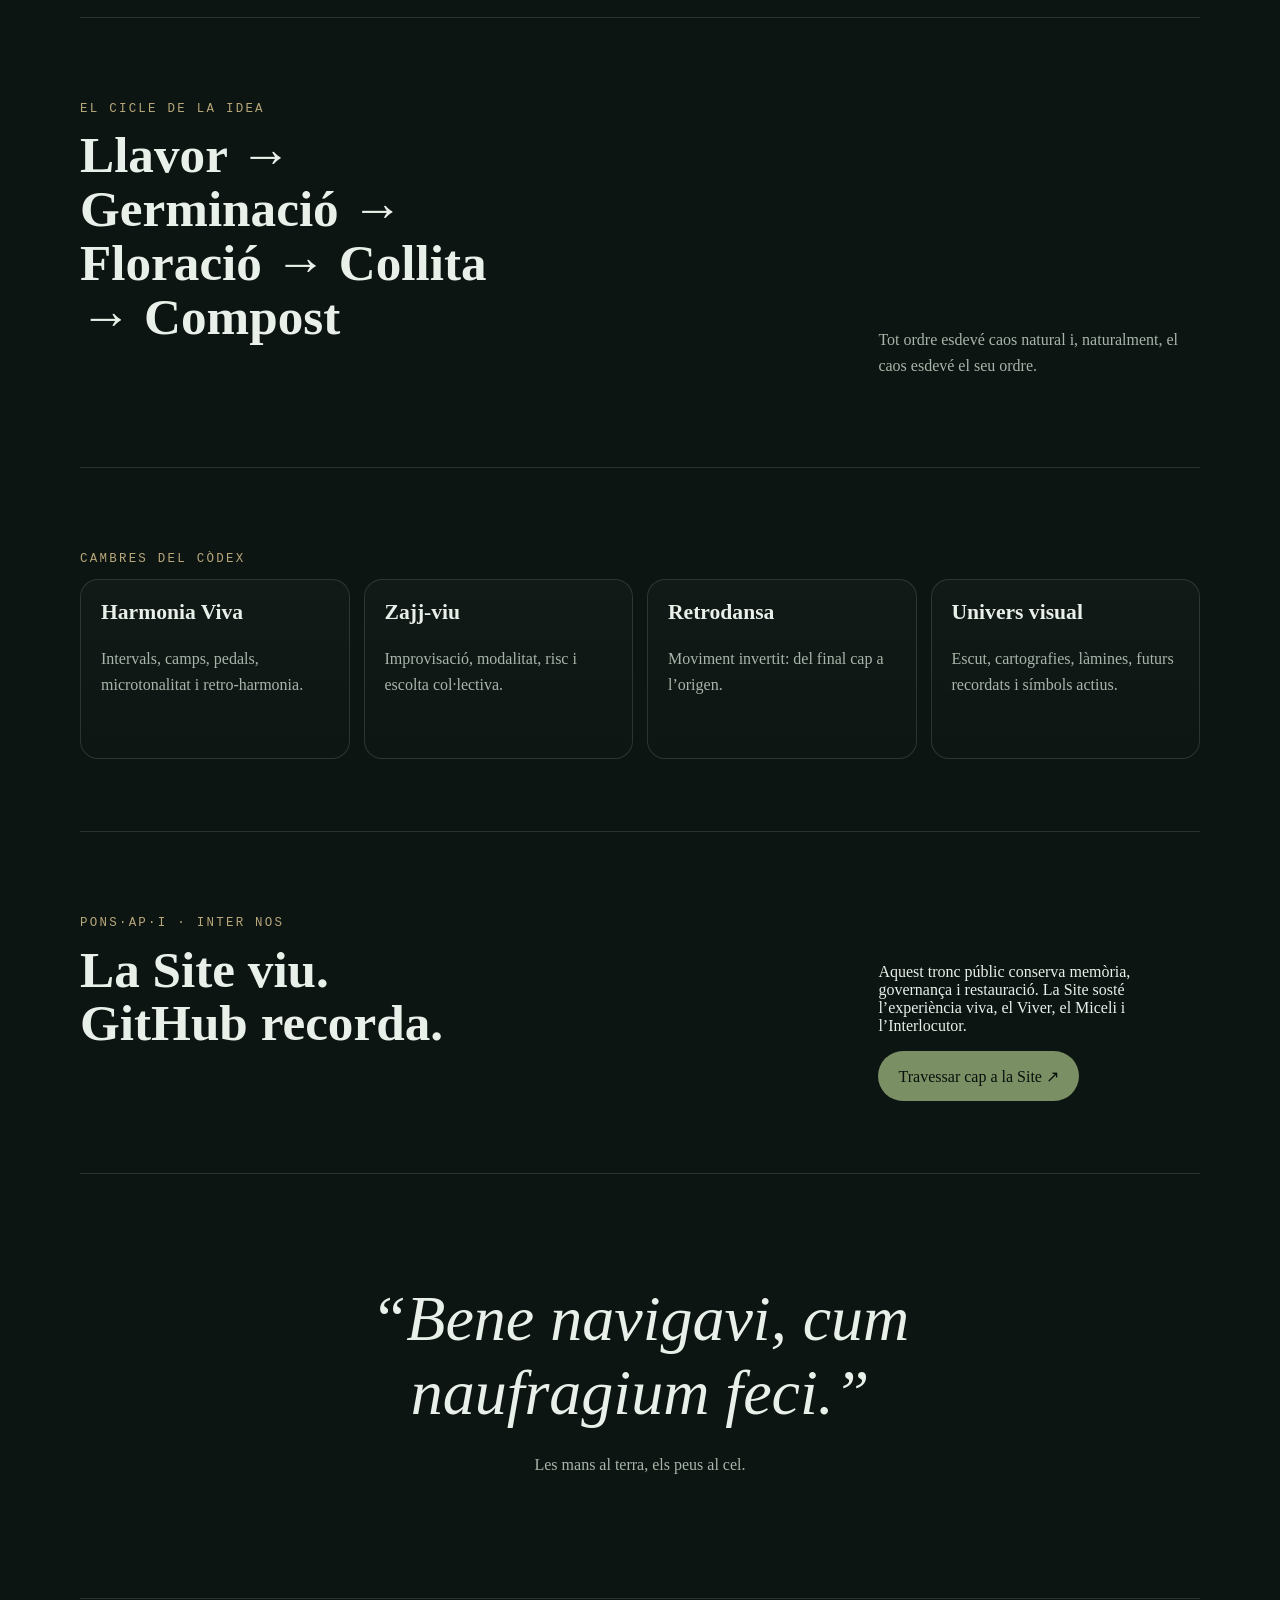
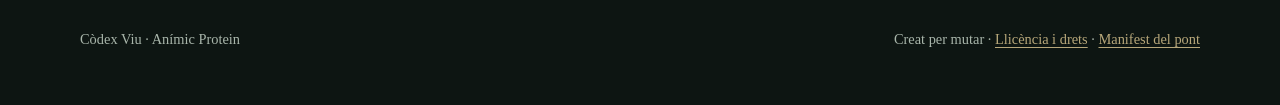
==== commit 75ab5675: "Integra la icona de la Sala Blanca al portal" ====
--- a/index.html
+++ b/index.html
@@ -27,7 +27,7 @@
       <button class="portal primary" data-open="sembra">Sembra una llavor</button>
       <button class="portal z" data-open="instrument-z">Z</button>
       <button class="portal question" data-open="rosa">?</button>
-      <button class="portal time" data-open="temps-nu-dialog" aria-label="Obrir la Cambra nua del temps">TEMPS</button>
+      <a class="portal time chamber-entry" href="./cambra-nua-2/" aria-label="Entrar a la Cambra Nua del Temps 2.1 · Sala Blanca"><img src="./assets/cambra-nua.svg" alt="" width="36" height="36"><span>CAMBRA</span></a>
     </div>
   </header>
 
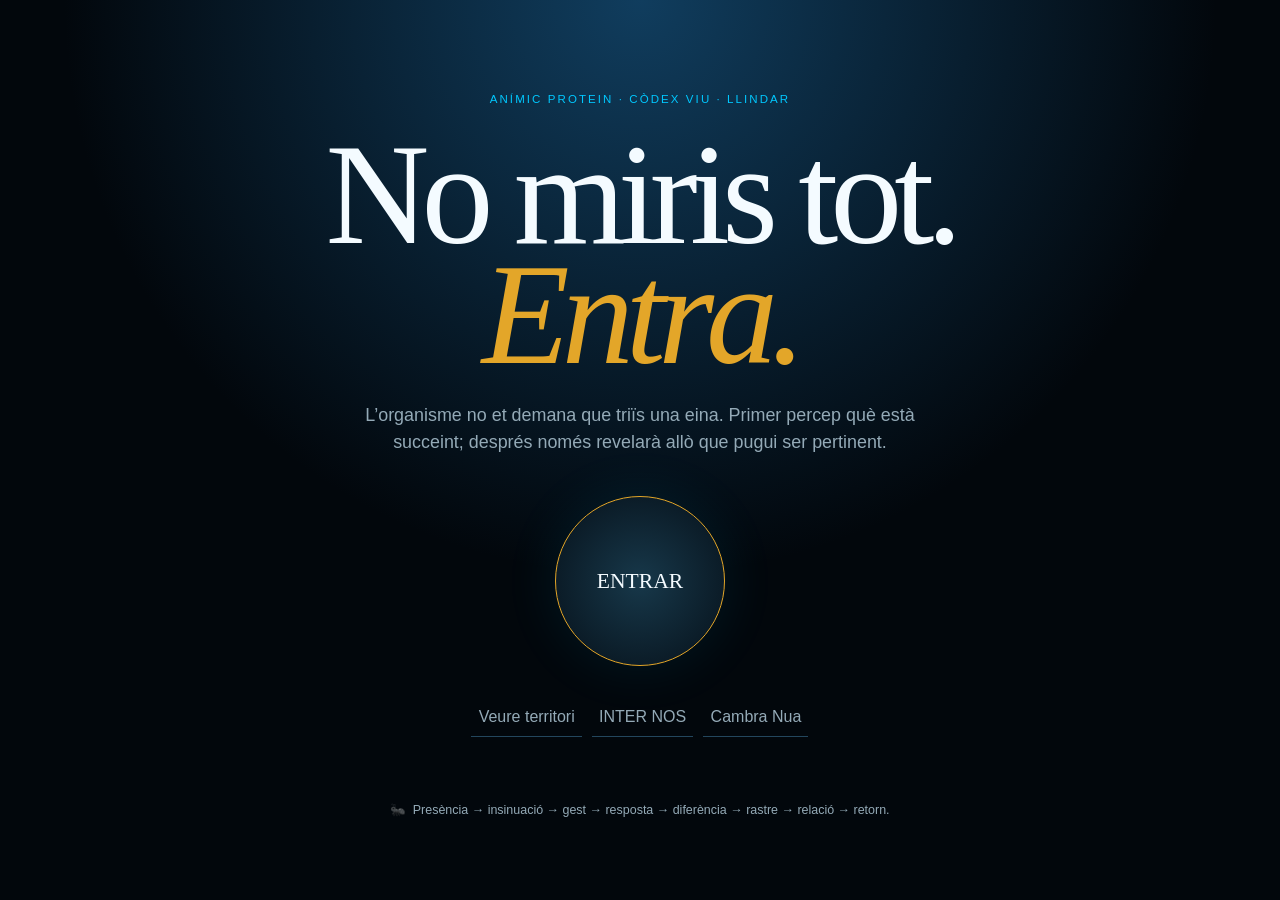
==== commit 95e5b744: "Mutatio: convert portal into experiential threshold" ====
--- a/index.html
+++ b/index.html
@@ -1,327 +1,7 @@
 <!doctype html>
 <html lang="ca">
 <head>
-  <meta charset="utf-8" />
-  <meta name="viewport" content="width=device-width,initial-scale=1" />
-  <meta name="theme-color" content="#0d1512" />
-  <meta name="apple-mobile-web-app-capable" content="yes" />
-  <meta name="apple-mobile-web-app-status-bar-style" content="black-translucent" />
-  <meta name="apple-mobile-web-app-title" content="Còdex Viu" />
-  <title>Anímic Protein · Còdex Viu</title>
-  <meta name="description" content="Còdex Viu d’Anímic Protein — música, pensament, símbols i organisme interactiu." />
-  <link rel="stylesheet" href="styles.css" />
-  <link rel="stylesheet" href="rosa.css" />
-  <link rel="stylesheet" href="temps-nu.css" />
-  <link rel="manifest" href="./manifest.webmanifest" />
-  <link rel="icon" href="./assets/icon.svg" type="image/svg+xml" />
-  <link rel="apple-touch-icon" sizes="180x180" href="./assets/apple-touch-icon.png" />
-</head>
-<body>
-  <div class="grain" aria-hidden="true"></div>
-  <header class="hero">
-    <p class="eyebrow">ANÍMIC PROTEIN · CÒDEX VIU</p>
-    <h1>Una obra que continua aprenent.</h1>
-    <p class="lead">No és un llibre tancat: és un organisme viu on música, pensament, símbols i escolta es transformen mútuament.</p>
-    <div class="actions">
-      <a class="portal map-link" href="#mapa-viu">Mapa viu</a>
-      <button class="portal primary" data-open="sembra">Sembra una llavor</button>
-      <button class="portal z" data-open="instrument-z">Z</button>
-      <button class="portal question" data-open="rosa">?</button>
-      <a class="portal time chamber-entry" href="./cambra-nua-2/" aria-label="Entrar a la Cambra Nua del Temps 2.1 · Sala Blanca"><img src="./assets/cambra-nua.svg" alt="" width="36" height="36"><span>CAMBRA</span></a>
-    </div>
-  </header>
-
-  <section class="inter-nos-bridge" aria-labelledby="inter-nos-title">
-    <p class="eyebrow">MEDULLA RELATIONALIS · MEMÒRIA VIVA</p>
-    <div>
-      <h2 id="inter-nos-title">INTER NOS no és un instrument més.</h2>
-      <p>Travessa el mapa i els instruments: relaciona persones, casos i òrgans; pot recordar una recurrència sense convertir-la en veredicte.</p>
-    </div>
-    <nav aria-label="Entrades als organismes experimentals">
-      <a href="https://animic-protein.github.io/inter-nos-creative/">Entrar a INTER NOS ↗</a>
-      <a href="https://animic-protein.github.io/fusio-total/">Obrir Fusió Total 2.4 ↗</a>
-      <a href="https://animic-protein.github.io/cambra-nua-2/">Construcció activa: Cambra Nua 2.1 · Sala Blanca ↗</a>
-    </nav>
-    <small>INTER NOS Creative v1.0 · estable i reobrible per evidència · recordar ≠ aprendre ≠ legislar.</small>
-  </section>
-
-  <main>
-    <section class="map-section" id="mapa-viu" aria-labelledby="map-title">
-      <div class="map-heading">
-        <div>
-          <p class="kicker">Cartographia Mutabilis</p>
-          <h2 id="map-title">Mapa Viu</h2>
-        </div>
-        <p>Explora el Còdex com una constel·lació. Toca un node per revelar-lo; combina’n dos per activar <strong>INTER NOS</strong>.</p>
-      </div>
-
-      <div class="living-map" id="living-map">
-        <div class="map-orbit" aria-hidden="true"></div>
-        <button class="map-core" type="button" data-node="codex" data-title="Còdex viu" data-desc="Centre relacional de l’organisme. Tot pot connectar-se, mutar i tornar al compost.">
-          <span class="core-mark">✦</span>
-          <strong>Còdex viu</strong>
-          <small>Tot es relaciona</small>
-        </button>
-
-        <section class="constellation c1" data-cluster="llavor">
-          <button class="hub" type="button" data-node="llavor-mutatio" data-title="Llavor / MUTATIO" data-desc="La cambra on una idea entra, canvia de forma i torna a sembrar-se.">1 · Llavor / MUTATIO</button>
-          <div class="satellites">
-            <button type="button" data-node="sembra-llavor" data-title="Sembra una llavor" data-desc="Genera una instrucció inesperada per iniciar una mutació creativa.">Sembra una llavor</button>
-            <button type="button" data-node="cicle-idea" data-title="Cicle de la idea" data-desc="Llavor, germinació, floració, collita i compost.">Cicle de la idea</button>
-            <button type="button" data-node="compost" data-title="Compost" data-desc="Cap idea es perd: allò descartat torna com a nutrient.">Compost</button>
-            <button type="button" data-node="atzar" data-title="Atzar" data-desc="L’atzar dadaista com a motor de desviació i descoberta.">Atzar</button>
-          </div>
-        </section>
-
-        <section class="constellation c2" data-cluster="pensament">
-          <button class="hub" type="button" data-node="pensament" data-title="Pensament" data-desc="Arrels, aforismes i principis que orienten sense tancar el sentit.">2 · Pensament</button>
-          <div class="satellites">
-            <button type="button" data-node="arrels" data-title="Arrels" data-desc="Interlocutors filosòfics, científics i poètics del Còdex. Brodsky hi actua com a díptic: preparar sense forçar i romandre sense fugir.">Arrels</button>
-            <button type="button" data-node="creativitum-nunc-pacevem" data-title="Creativitum nunc Pacevem" data-desc="Fórmula apòcrifa d’Anímic Protein: pau activa amb el límit i amb la repetició; preparar, fer, escoltar, romandre i no forçar l’arribada.">Creativitum nunc Pacevem</button>
-            <button type="button" data-node="aforismes" data-title="Aforismes" data-desc="Frases de condensació: petites portes cap a sistemes més grans.">Aforismes</button>
-            <button type="button" data-node="amo" data-title="Amo: volo ut sis" data-desc="Estimo: vull que siguis. Crear les condicions perquè una realitat pugui esdevenir ella mateixa.">Amo: volo ut sis</button>
-            <button type="button" data-node="ockham" data-title="Navalla d’Okham" data-desc="Reduir sense empobrir: deixar només allò que la forma necessita.">Navalla d’Okham</button>
-            <button type="button" data-node="incertesa" data-title="Principi d’incertesa" data-desc="Fixar una dimensió pot reduir-ne una altra: preservar la incertesa fecunda i provar abans de clausurar.">Principi d’incertesa</button>
-            <button type="button" data-node="continuum-pensament" data-title="Continuum" data-desc="Cap idea no queda aïllada; travessa estats, capes i relacions.">Continuum</button>
-          </div>
-        </section>
-
-        <section class="constellation c3" data-cluster="escolta">
-          <button class="hub" type="button" data-node="escolta" data-title="Escolta" data-desc="Rosa de l’Escolta, harmonia, microtonalitat, Zajj-viu i silenci.">3 · Escolta</button>
-          <div class="satellites">
-            <button type="button" data-node="rosa-escolta" data-title="Rosa de l’Escolta" data-desc="Portal secundari per entrar a les cambres sonores i perceptives.">Rosa de l’Escolta</button>
-            <button type="button" data-node="harmonia-viva" data-title="Harmonia Viva" data-desc="Intervals, tensions, camps, pedals i formes harmòniques que respiren.">Harmonia Viva</button>
-            <button type="button" data-node="pedals" data-title="Pedals" data-desc="Arrel, dominant, doble, cromàtic, espectral i latent.">Pedals</button>
-            <button type="button" data-node="microtonalitat" data-title="Microtonalitat" data-desc="Zones entre les notes: desplaçar l’orella abans que la teoria.">Microtonalitat</button>
-            <button type="button" data-node="zajj" data-title="Zajj-viu" data-desc="Improvisació, modalitat, risc i escolta col·lectiva.">Zajj-viu</button>
-            <button type="button" data-node="silenci" data-title="Silenci" data-desc="No absència, sinó material actiu i relacional.">Silenci</button>
-          </div>
-        </section>
-
-        <section class="constellation c4" data-cluster="moviment">
-          <button class="hub" type="button" data-node="moviment" data-title="Moviment" data-desc="Cos, gest, rastre i coreografies capaces de caminar cap enrere.">4 · Moviment</button>
-          <div class="satellites">
-            <button type="button" data-node="retrodansa" data-title="Retrodansa" data-desc="Coreografia inversa: del final cap a l’origen.">Retrodansa</button>
-            <button type="button" data-node="rastre" data-title="Rastre fantasma" data-desc="Persistència perceptiva d’un moviment que ja ha desaparegut.">Rastre fantasma</button>
-            <button type="button" data-node="cos" data-title="Cos" data-desc="El cos com a lector, instrument i territori del Còdex.">Cos</button>
-            <button type="button" data-node="coreografia" data-title="Coreografia" data-desc="Organització temporal del gest, inclosa la seva inversió.">Coreografia</button>
-          </div>
-        </section>
-
-        <section class="constellation c5" data-cluster="visual">
-          <button class="hub" type="button" data-node="univers-visual" data-title="Univers visual" data-desc="Símbols, herbaris, escuts i làmines com a òrgans del mateix sistema.">5 · Univers visual</button>
-          <div class="satellites">
-            <button type="button" data-node="escut" data-title="Escut" data-desc="Heràldica viva d’Anímic Protein: brúixola, llavor, xarxa, flama i compost.">Escut</button>
-            <button type="button" data-node="herbarium" data-title="Herbarium" data-desc="Arxiu vegetal de formes, proves i espècies simbòliques.">Herbarium</button>
-            <button type="button" data-node="simbols" data-title="Símbols" data-desc="Vocabulari visual reutilitzable i mutacional.">Símbols</button>
-            <button type="button" data-node="rosetta" data-title="Rosetta" data-desc="Traducció entre llenguatges, signes i futurs recordats.">Rosetta</button>
-            <button type="button" data-node="lamines" data-title="Làmines" data-desc="Cartografies, esquemes i peces editorials del Còdex.">Làmines</button>
-          </div>
-        </section>
-
-        <section class="constellation c6" data-cluster="continuum">
-          <button class="hub" type="button" data-node="continuum" data-title="Continuum" data-desc="La xarxa que impedeix que les cambres siguin illes.">6 · Continuum</button>
-          <div class="satellites">
-            <button type="button" data-node="vortex" data-title="Vòrtex" data-desc="Camp d’atracció on els materials entren, xoquen i canvien d’estat.">Vòrtex</button>
-            <button type="button" data-node="inter-nos" data-title="Inter Nos" data-desc="Allò que neix entre dos nodes i no pertany del tot a cap d’ells.">Inter Nos</button>
-            <button type="button" data-node="continuum-musicalis" data-title="Continuum musicalis" data-desc="La música no comença ni acaba: només travessa estats.">Continuum musicalis</button>
-            <button type="button" data-node="temps-nu" data-title="Cambra nua del temps" data-desc="Cambra navegable del Continuum: centre, repetició, llindar, mutació mínima, retorn i memòria viva.">Cambra nua del temps</button>
-            <button type="button" data-node="relacions" data-title="Relacions" data-desc="Connexions canòniques, afinitats, hipòtesis i mutacions recents.">Relacions</button>
-          </div>
-        </section>
-
-        <section class="constellation c7" data-cluster="metacodex">
-          <button class="hub" type="button" data-node="metacodex" data-title="Metacòdex" data-desc="La capa que explica com el Còdex canvia sense perdre memòria.">7 · Metacòdex</button>
-          <div class="satellites">
-            <button type="button" data-node="governanca" data-title="Governança" data-desc="Regles de cura, participació, qualitat i reversibilitat.">Governança</button>
-            <button type="button" data-node="autoria" data-title="Autoria" data-desc="Traça de contribucions humanes, col·laboratives i maquinals.">Autoria</button>
-            <button type="button" data-node="versions" data-title="Versions" data-desc="Memòria dels canvis perquè MUTATIO no signifiqui amnèsia.">Versions</button>
-            <button type="button" data-node="contribucions" data-title="Contribucions" data-desc="Entrades de la comunitat que poden ser acceptades, transformades o compostades.">Contribucions</button>
-            <button type="button" data-node="tracabilitat" data-title="Traçabilitat" data-desc="Poder reconstruir d’on prové una idea i com ha mutat.">Traçabilitat</button>
-          </div>
-        </section>
-
-        <aside class="node-panel" id="node-panel" aria-live="polite">
-          <p class="kicker">Node actiu</p>
-          <h3 id="node-title">Còdex viu</h3>
-          <p id="node-desc">Toca qualsevol node per revelar-ne el sentit.</p>
-          <div class="node-actions">
-            <button type="button" id="reveal-action">Revela</button>
-            <button type="button" id="relate-action">Relaciona</button>
-            <button type="button" id="seed-action">Sembra</button>
-          </div>
-          <p class="relation-output" id="relation-output"></p>
-        </aside>
-      </div>
-    </section>
-
-    <section class="panel" id="principis">
-      <div>
-        <p class="kicker">Principis vius</p>
-        <h2>Inter‑Nos · MUTATIO · Continuum</h2>
-      </div>
-      <div class="cards">
-        <article><h3>Inter‑Nos</h3><p>Allò que neix entre nosaltres no pertany del tot a cap de nosaltres.</p></article>
-        <article><h3>MUTATIO</h3><p>Cap forma és definitiva si encara pot respirar, escoltar i canviar.</p></article>
-        <article><h3>Continuum musicalis</h3><p>La música no comença ni acaba: només travessa estats.</p></article>
-      </div>
-    </section>
-
-    <section class="panel split" id="cicle">
-      <div>
-        <p class="kicker">El cicle de la idea</p>
-        <h2>Llavor → Germinació → Floració → Collita → Compost</h2>
-      </div>
-      <p>Tot ordre esdevé caos natural i, naturalment, el caos esdevé el seu ordre.</p>
-    </section>
-
-    <section class="panel" id="cambres">
-      <p class="kicker">Cambres del Còdex</p>
-      <div class="cards chambers">
-        <article><h3>Harmonia Viva</h3><p>Intervals, camps, pedals, microtonalitat i retro‑harmonia.</p></article>
-        <article><h3>Zajj‑viu</h3><p>Improvisació, modalitat, risc i escolta col·lectiva.</p></article>
-        <article><h3>Retrodansa</h3><p>Moviment invertit: del final cap a l’origen.</p></article>
-        <article><h3>Univers visual</h3><p>Escut, cartografies, làmines, futurs recordats i símbols actius.</p></article>
-      </div>
-    </section>
-
-    <section class="panel split" id="pont-site">
-      <div>
-        <p class="kicker">PONS·AP·I · INTER NOS</p>
-        <h2>La Site viu.<br />GitHub recorda.</h2>
-      </div>
-      <div>
-        <p>Aquest tronc públic conserva memòria, governança i restauració. La Site sosté l’experiència viva, el Viver, el Miceli i l’Interlocutor.</p>
-        <a class="portal primary" href="https://animic-protein.animic-protein.chatgpt.site/#pont-site-github">Travessar cap a la Site ↗</a>
-      </div>
-    </section>
-
-    <section class="inscription">
-      <blockquote>“Bene navigavi, cum naufragium feci.”</blockquote>
-      <p>Les mans al terra, els peus al cel.</p>
-    </section>
-  </main>
-
-  <dialog id="sembra">
-    <button class="close" aria-label="Tancar">×</button>
-    <p class="kicker">Sembra una llavor</p>
-    <h2>Atzar dadaista</h2>
-    <p id="seed-output">Prem el botó i deixa que el Còdex et retorni una llavor.</p>
-    <button id="seed-button" class="portal primary">Sembrar ara</button>
-  </dialog>
-
-  <dialog id="instrument-z">
-    <button class="close" aria-label="Tancar">×</button>
-    <p class="kicker">Instrument Z</p>
-    <h2>Escoltar abans d’ordenar</h2>
-    <p>Un portal d’acció immediata sobre el Còdex: pregunta, mutació, silenci i retorn.</p>
-  </dialog>
-
-  <dialog id="rosa" class="rosa-dialog">
-    <button class="close rosa-close" aria-label="Tancar">×</button>
-    <div class="rosa-shell">
-      <section class="rosa-stage" aria-label="Instrument Rosa de l’Escolta">
-        <div class="rosa-instrument">
-          <div class="rosa-constellation" data-rosa-constellation aria-live="polite" aria-label="Constel·lació secundària"></div>
-          <button class="rosa-center" type="button" aria-expanded="false" aria-label="Activar o tornar al centre de la Rosa">
-            CENTRE
-          </button>
-          <button class="rosa-branch" type="button" data-branch="harmonia">
-            <strong>Harmonia Viva</strong><small>Llei · tensió · escolta</small>
-          </button>
-          <button class="rosa-branch" type="button" data-branch="retrodansa">
-            <strong>Retrodansa</strong><small>Temps · memòria · retorn</small>
-          </button>
-          <button class="rosa-branch" type="button" data-branch="visual">
-            <strong>Univers visual</strong><small>Imatge · símbol · forma</small>
-          </button>
-          <button class="rosa-branch" type="button" data-branch="silenci">
-            <strong>Silenci</strong><small>Buit fecund · escolta</small>
-          </button>
-        </div>
-      </section>
-      <aside class="rosa-console">
-        <p class="kicker">TM-01 · Taller de Manifestació</p>
-        <p class="rosa-status" data-rosa-status>Rosa en repòs</p>
-        <h2 data-rosa-title>Centre · Origen</h2>
-        <p class="rosa-description" data-rosa-desc>Activa la Rosa i tria una direcció. Sempre pots tornar al centre.</p>
-        <div class="rosa-node-readout" data-rosa-node-readout hidden>
-          <p class="kicker">Node secundari</p>
-          <h3 data-rosa-node-title></h3>
-          <p data-rosa-node-desc></p>
-        </div>
-        <section class="rosa-workbench" data-rosa-workbench hidden aria-live="polite">
-          <p class="kicker">Instrument actiu</p>
-          <h3 data-rosa-workbench-title></h3>
-          <p class="rosa-workbench-output" data-rosa-workbench-output></p>
-          <div class="rosa-workbench-actions">
-            <button type="button" data-rosa-workbench-action></button>
-            <button type="button" data-rosa-workbench-alt hidden></button>
-          </div>
-        </section>
-        <div class="rosa-actions">
-          <a class="rosa-enter" aria-disabled="true">Obrir cambra</a>
-          <button type="button" data-rosa-reset>Tornar al centre</button>
-        </div>
-        <div class="rosa-steps">
-          <span><b>1</b> Toca el centre per obrir els camins.</span>
-          <span><b>2</b> Tria una direcció o un node.</span>
-          <span><b>3</b> Actua amb l’instrument contextual.</span>
-          <span><b>4</b> Obre la cambra o torna al centre.</span>
-        </div>
-      </aside>
-    </div>
-  </dialog>
-
-  <dialog id="temps-nu-dialog" class="temps-nu-dialog" aria-labelledby="temps-nu-dialog-title">
-    <button class="close temps-nu-close" aria-label="Tancar la Cambra nua del temps">×</button>
-    <div class="temps-nu-shell">
-      <section class="temps-nu-chamber-stage" aria-label="Dial de nou voltes de la Cambra nua del temps">
-        <div class="temps-nu-stage-head">
-          <p class="kicker">CONT·I · TEMPS·NU·V · β·02</p>
-          <p>PROXIMITAT + DIFERÈNCIA + TEMPS</p>
-        </div>
-        <div class="temps-nu-dial" data-tn-dial>
-          <div class="temps-nu-rings" aria-hidden="true"></div>
-          <div class="temps-nu-gates" data-tn-gates aria-label="Traça de les nou voltes"></div>
-          <button class="temps-nu-center" type="button" data-tn-center aria-label="Tornar al centre de la Cambra nua del temps">
-            <small>ORIGEN</small>
-            <strong>CENTRE</strong>
-            <span>RETORN</span>
-          </button>
-        </div>
-        <p class="temps-nu-stage-caption" data-tn-stage-caption>La cambra és en repòs. Tria un camí des de la consola.</p>
-      </section>
-      <aside class="temps-nu-console">
-        <p class="kicker">Cambra nua del temps</p>
-        <p class="temps-nu-status" data-tn-status role="status" aria-live="polite" aria-atomic="true">Centre · cambra en repòs</p>
-        <h2 id="temps-nu-dialog-title" data-tn-title>Habitar la repetició</h2>
-        <p class="temps-nu-description" data-tn-description>Entra per una Demo, el cas real β·02, una Travessa lliure o la Memòria. Sempre pots tornar al centre.</p>
-        <nav class="temps-nu-nav" aria-label="Camins de la Cambra nua del temps">
-          <button type="button" data-tn-view="demo"><strong>Demo</strong><small>Una absència audible</small></button>
-          <button type="button" data-tn-view="beta02"><strong>β·02</strong><small>Direcció absent</small></button>
-          <button type="button" data-tn-view="free"><strong>Travessa</strong><small>Tria la mutació</small></button>
-          <button type="button" data-tn-view="memory"><strong>Memòria</strong><small>Fruit privat o retirada</small></button>
-        </nav>
-        <section class="temps-nu-workbench" data-tn-workbench>
-          <p class="kicker">Centre · origen</p>
-          <p>Cap so no començarà sense el teu gest. La Cambra no avalua: mostra com està existint la teva escolta.</p>
-        </section>
-        <div class="temps-nu-route">
-          <span data-tn-step="1"><b>1</b> Aproximació</span>
-          <span data-tn-step="2"><b>2</b> Escolta</span>
-          <span data-tn-step="3"><b>3</b> Interferència</span>
-          <span data-tn-step="4"><b>4</b> Plegament</span>
-          <span data-tn-step="5"><b>5</b> Retorn</span>
-        </div>
-      </aside>
-    </div>
-  </dialog>
-
-  <footer>
-    <span>Còdex Viu · Anímic Protein</span>
-    <span>Creat per mutar · <a class="license-link" href="./LICENSE.md">Llicència i drets</a> · <a class="license-link" href="./pont-site.json">Manifest del pont</a></span>
-  </footer>
-  <script src="app.js"></script>
-</body>
-</html>
+<meta charset="utf-8"><meta name="viewport" content="width=device-width,initial-scale=1,viewport-fit=cover"><meta name="theme-color" content="#02070c">
+<title>Anímic Protein · Còdex Viu</title><meta name="description" content="Còdex Viu d’Anímic Protein: entra, percep, actua i deixa rastre."><link rel="manifest" href="./manifest.webmanifest"><link rel="icon" href="./assets/icon.svg" type="image/svg+xml">
+<style>:root{--n:#02070c;--t:#f4fbff;--m:#94aab7;--c:#00c8ff;--o:#e3a629;--g:#3fff67;--l:#23465d}*{box-sizing:border-box}body{margin:0;min-height:100svh;background:radial-gradient(circle at 50% 0,#103d5e 0,transparent 36rem),var(--n);color:var(--t);font:16px/1.5 Arial,sans-serif}.threshold{min-height:100svh;display:grid;place-items:center;text-align:center;padding:8vh 22px}.inner{max-width:760px}.ey{color:var(--c);letter-spacing:.18em;font-size:.72rem;text-transform:uppercase}h1{font:400 clamp(3.7rem,13vw,9rem)/.84 Georgia,serif;letter-spacing:-.055em;margin:.18em 0}h1 em{color:var(--o);font-weight:400}.lead{max-width:620px;margin:1.6rem auto;color:var(--m);font-size:1.12rem}.enter{display:grid;place-items:center;width:170px;height:170px;margin:2.5rem auto 1rem;border:1px solid var(--o);border-radius:50%;background:radial-gradient(circle,#17384a,#061019);color:var(--t);font:1.35rem Georgia,serif;text-decoration:none;box-shadow:0 0 55px #00c8ff18;transition:.25s}.enter:hover,.enter:focus-visible{transform:scale(1.04);border-color:var(--g);outline:none}.secondary{display:flex;justify-content:center;gap:10px;flex-wrap:wrap;margin-top:2rem}.secondary a{color:var(--m);border-bottom:1px solid var(--l);text-decoration:none;padding:.45rem}.axiom{margin:4rem auto 0;color:var(--m);font-size:.78rem}.ant{display:inline-block;margin-right:.4rem;opacity:.7}@media(max-width:520px){h1{font-size:4rem}.enter{width:145px;height:145px}}</style></head>
+<body><main class="threshold"><div class="inner"><p class="ey">ANÍMIC PROTEIN · CÒDEX VIU · LLINDAR</p><h1>No miris tot.<br><em>Entra.</em></h1><p class="lead">L’organisme no et demana que triïs una eina. Primer percep què està succeint; després només revelarà allò que pugui ser pertinent.</p><a class="enter" href="./universe/" aria-label="Entrar a la navegació presencial d’Anímic Protein">ENTRAR</a><nav class="secondary" aria-label="Accés cartogràfic secundari"><a href="./fusio-total/">Veure territori</a><a href="./inter-nos-creative/">INTER NOS</a><a href="./cambra-nua-2/">Cambra Nua</a></nav><p class="axiom"><span class="ant" aria-hidden="true">🐜</span>Presència → insinuació → gest → resposta → diferència → rastre → relació → retorn.</p></div></main></body></html>
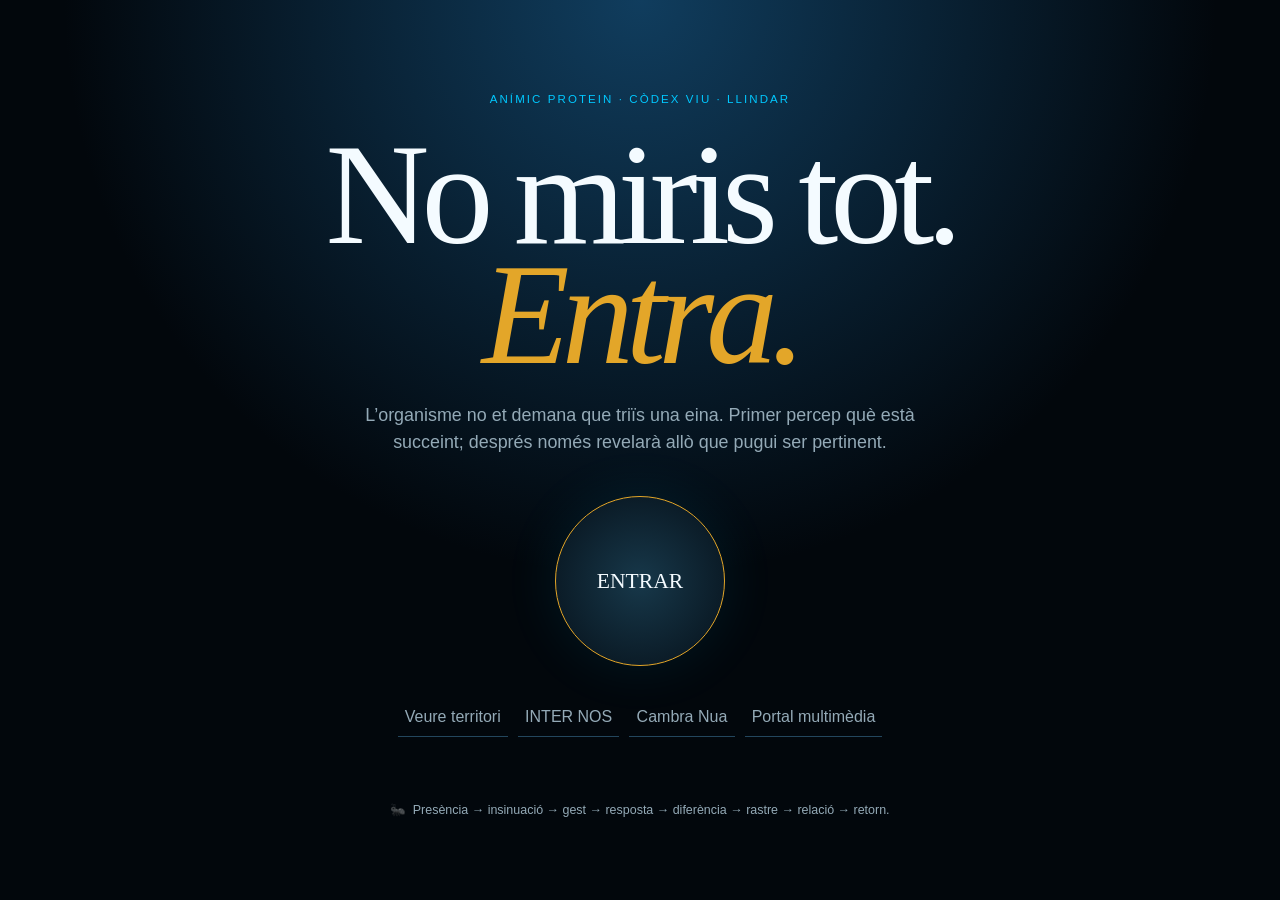
==== commit b6b31b54: "feat: expose multimedia portal from Codex threshold" ====
--- a/index.html
+++ b/index.html
@@ -1,7 +1,30 @@
 <!doctype html>
 <html lang="ca">
-<head>
-<meta charset="utf-8"><meta name="viewport" content="width=device-width,initial-scale=1,viewport-fit=cover"><meta name="theme-color" content="#02070c">
-<title>Anímic Protein · Còdex Viu</title><meta name="description" content="Còdex Viu d’Anímic Protein: entra, percep, actua i deixa rastre."><link rel="manifest" href="./manifest.webmanifest"><link rel="icon" href="./assets/icon.svg" type="image/svg+xml">
-<style>:root{--n:#02070c;--t:#f4fbff;--m:#94aab7;--c:#00c8ff;--o:#e3a629;--g:#3fff67;--l:#23465d}*{box-sizing:border-box}body{margin:0;min-height:100svh;background:radial-gradient(circle at 50% 0,#103d5e 0,transparent 36rem),var(--n);color:var(--t);font:16px/1.5 Arial,sans-serif}.threshold{min-height:100svh;display:grid;place-items:center;text-align:center;padding:8vh 22px}.inner{max-width:760px}.ey{color:var(--c);letter-spacing:.18em;font-size:.72rem;text-transform:uppercase}h1{font:400 clamp(3.7rem,13vw,9rem)/.84 Georgia,serif;letter-spacing:-.055em;margin:.18em 0}h1 em{color:var(--o);font-weight:400}.lead{max-width:620px;margin:1.6rem auto;color:var(--m);font-size:1.12rem}.enter{display:grid;place-items:center;width:170px;height:170px;margin:2.5rem auto 1rem;border:1px solid var(--o);border-radius:50%;background:radial-gradient(circle,#17384a,#061019);color:var(--t);font:1.35rem Georgia,serif;text-decoration:none;box-shadow:0 0 55px #00c8ff18;transition:.25s}.enter:hover,.enter:focus-visible{transform:scale(1.04);border-color:var(--g);outline:none}.secondary{display:flex;justify-content:center;gap:10px;flex-wrap:wrap;margin-top:2rem}.secondary a{color:var(--m);border-bottom:1px solid var(--l);text-decoration:none;padding:.45rem}.axiom{margin:4rem auto 0;color:var(--m);font-size:.78rem}.ant{display:inline-block;margin-right:.4rem;opacity:.7}@media(max-width:520px){h1{font-size:4rem}.enter{width:145px;height:145px}}</style></head>
-<body><main class="threshold"><div class="inner"><p class="ey">ANÍMIC PROTEIN · CÒDEX VIU · LLINDAR</p><h1>No miris tot.<br><em>Entra.</em></h1><p class="lead">L’organisme no et demana que triïs una eina. Primer percep què està succeint; després només revelarà allò que pugui ser pertinent.</p><a class="enter" href="./universe/" aria-label="Entrar a la navegació presencial d’Anímic Protein">ENTRAR</a><nav class="secondary" aria-label="Accés cartogràfic secundari"><a href="./fusio-total/">Veure territori</a><a href="./inter-nos-creative/">INTER NOS</a><a href="./cambra-nua-2/">Cambra Nua</a></nav><p class="axiom"><span class="ant" aria-hidden="true">🐜</span>Presència → insinuació → gest → resposta → diferència → rastre → relació → retorn.</p></div></main></body></html>+  <head>
+    <meta charset="utf-8" />
+    <meta name="viewport" content="width=device-width,initial-scale=1,viewport-fit=cover" />
+    <meta name="theme-color" content="#02070c" />
+    <title>Anímic Protein · Còdex Viu</title>
+    <meta name="description" content="Còdex Viu d’Anímic Protein: entra, percep, actua i deixa rastre." />
+    <link rel="manifest" href="./manifest.webmanifest" />
+    <link rel="icon" href="./assets/icon.svg" type="image/svg+xml" />
+    <link rel="stylesheet" href="./formiga.css" />
+    <style>
+      :root {--n:#02070c;--t:#f4fbff;--m:#94aab7;--c:#00c8ff;--o:#e3a629;--g:#3fff67;--l:#23465d}
+      *{box-sizing:border-box}body{margin:0;min-height:100svh;background:radial-gradient(circle at 50% 0,#103d5e 0,transparent 36rem),var(--n);color:var(--t);font:16px/1.5 Arial,sans-serif}.threshold{min-height:100svh;display:grid;place-items:center;text-align:center;padding:8vh 22px}.inner{max-width:760px}.ey{color:var(--c);letter-spacing:.18em;font-size:.72rem;text-transform:uppercase}h1{font:400 clamp(3.7rem,13vw,9rem)/.84 Georgia,serif;letter-spacing:-.055em;margin:.18em 0}h1 em{color:var(--o);font-weight:400}.lead{max-width:620px;margin:1.6rem auto;color:var(--m);font-size:1.12rem}.enter{display:grid;place-items:center;width:170px;height:170px;margin:2.5rem auto 1rem;border:1px solid var(--o);border-radius:50%;background:radial-gradient(circle,#17384a,#061019);color:var(--t);font:1.35rem Georgia,serif;text-decoration:none;box-shadow:0 0 55px #00c8ff18;transition:.25s}.enter:hover,.enter:focus-visible{transform:scale(1.04);border-color:var(--g);outline:none}.secondary{display:flex;justify-content:center;gap:10px;flex-wrap:wrap;margin-top:2rem}.secondary a{color:var(--m);border-bottom:1px solid var(--l);text-decoration:none;padding:.45rem}.axiom{margin:4rem auto 0;color:var(--m);font-size:.78rem}.ant{display:inline-block;margin-right:.4rem;opacity:.7}@media(max-width:520px){h1{font-size:4rem}.enter{width:145px;height:145px}}
+    </style>
+  </head>
+  <body>
+    <main class="threshold"><div class="inner">
+      <p class="ey">ANÍMIC PROTEIN · CÒDEX VIU · LLINDAR</p>
+      <h1>No miris tot.<br /><em>Entra.</em></h1>
+      <p class="lead">L’organisme no et demana que triïs una eina. Primer percep què està succeint; després només revelarà allò que pugui ser pertinent.</p>
+      <a class="enter" href="./universe/" aria-label="Entrar a la navegació presencial d’Anímic Protein">ENTRAR</a>
+      <nav class="secondary" aria-label="Accés cartogràfic secundari">
+        <a href="./fusio-total/">Veure territori</a><a href="./inter-nos-creative/">INTER NOS</a><a href="./cambra-nua-2/">Cambra Nua</a><a href="./portal-multimedia/">Portal multimèdia</a>
+      </nav>
+      <p class="axiom"><span class="ant" aria-hidden="true">🐜</span>Presència → insinuació → gest → resposta → diferència → rastre → relació → retorn.</p>
+    </div></main>
+    <script src="./formiga.js"></script>
+  </body>
+</html>
--- a/formiga.css
+++ b/formiga.css
@@ -0,0 +1 @@
+.formiga-pont{--ant:#121713;--trail:#00c875;position:fixed;z-index:9999;right:max(16px,env(safe-area-inset-right));bottom:max(18px,calc(env(safe-area-inset-bottom) + 12px));width:min(330px,calc(100vw - 32px));padding:14px 46px 14px 58px;border:1px solid color-mix(in srgb,var(--trail) 52%,#cbd3ce);border-radius:22px;background:#fffffff2;color:#111317;box-shadow:0 18px 60px #07110b26;backdrop-filter:blur(18px);transform:translateY(24px);opacity:0;pointer-events:none;transition:.42s cubic-bezier(.2,.8,.2,1);font:14px/1.35 Inter,-apple-system,BlinkMacSystemFont,"Segoe UI",sans-serif}.formiga-pont[data-level]{transform:none;opacity:1;pointer-events:auto}.formiga-pont[data-level="indici"]{--trail:#087dff}.formiga-pont[data-level="cami"]{--trail:#f0a51d}.formiga-pont[data-level="pont"]{--trail:#00c875}.formiga-pont__ant{position:absolute;left:17px;top:19px;width:27px;height:20px;filter:drop-shadow(0 0 8px color-mix(in srgb,var(--trail) 55%,transparent));animation:formiga-walk .65s steps(2,end) infinite}.formiga-pont__ant i{position:absolute;top:7px;width:8px;height:8px;border-radius:50%;background:var(--ant)}.formiga-pont__ant i:nth-child(1){left:0}.formiga-pont__ant i:nth-child(2){left:8px;width:10px;height:10px;top:6px}.formiga-pont__ant i:nth-child(3){left:19px}.formiga-pont__ant:before,.formiga-pont__ant:after{content:"";position:absolute;left:7px;top:1px;width:17px;height:18px;border-top:1px solid var(--ant);border-bottom:1px solid var(--ant);transform:skewY(35deg)}.formiga-pont__ant:after{transform:skewY(-35deg)}@keyframes formiga-walk{50%{translate:2px -1px}}.formiga-pont__kind{display:block;margin-bottom:3px;color:var(--trail);font-size:10px;font-weight:800;letter-spacing:.14em;text-transform:uppercase}.formiga-pont__text{margin:0;font-family:Georgia,serif;font-size:16px}.formiga-pont__go{display:inline-block;margin-top:9px;color:#111317;font-size:12px;font-weight:750;text-underline-offset:3px}.formiga-pont__close{position:absolute;right:9px;top:8px;width:30px;height:30px;border:0;background:transparent;color:#66706a;font-size:18px}.formiga-pont__trail{position:absolute;left:27px;bottom:-13px;width:70%;height:12px;border-bottom:2px dotted var(--trail);border-radius:50%;opacity:.7}@media(max-width:850px){.formiga-pont{bottom:max(86px,calc(env(safe-area-inset-bottom) + 78px))}}@media(prefers-reduced-motion:reduce){.formiga-pont,.formiga-pont__ant{transition:none;animation:none}}
